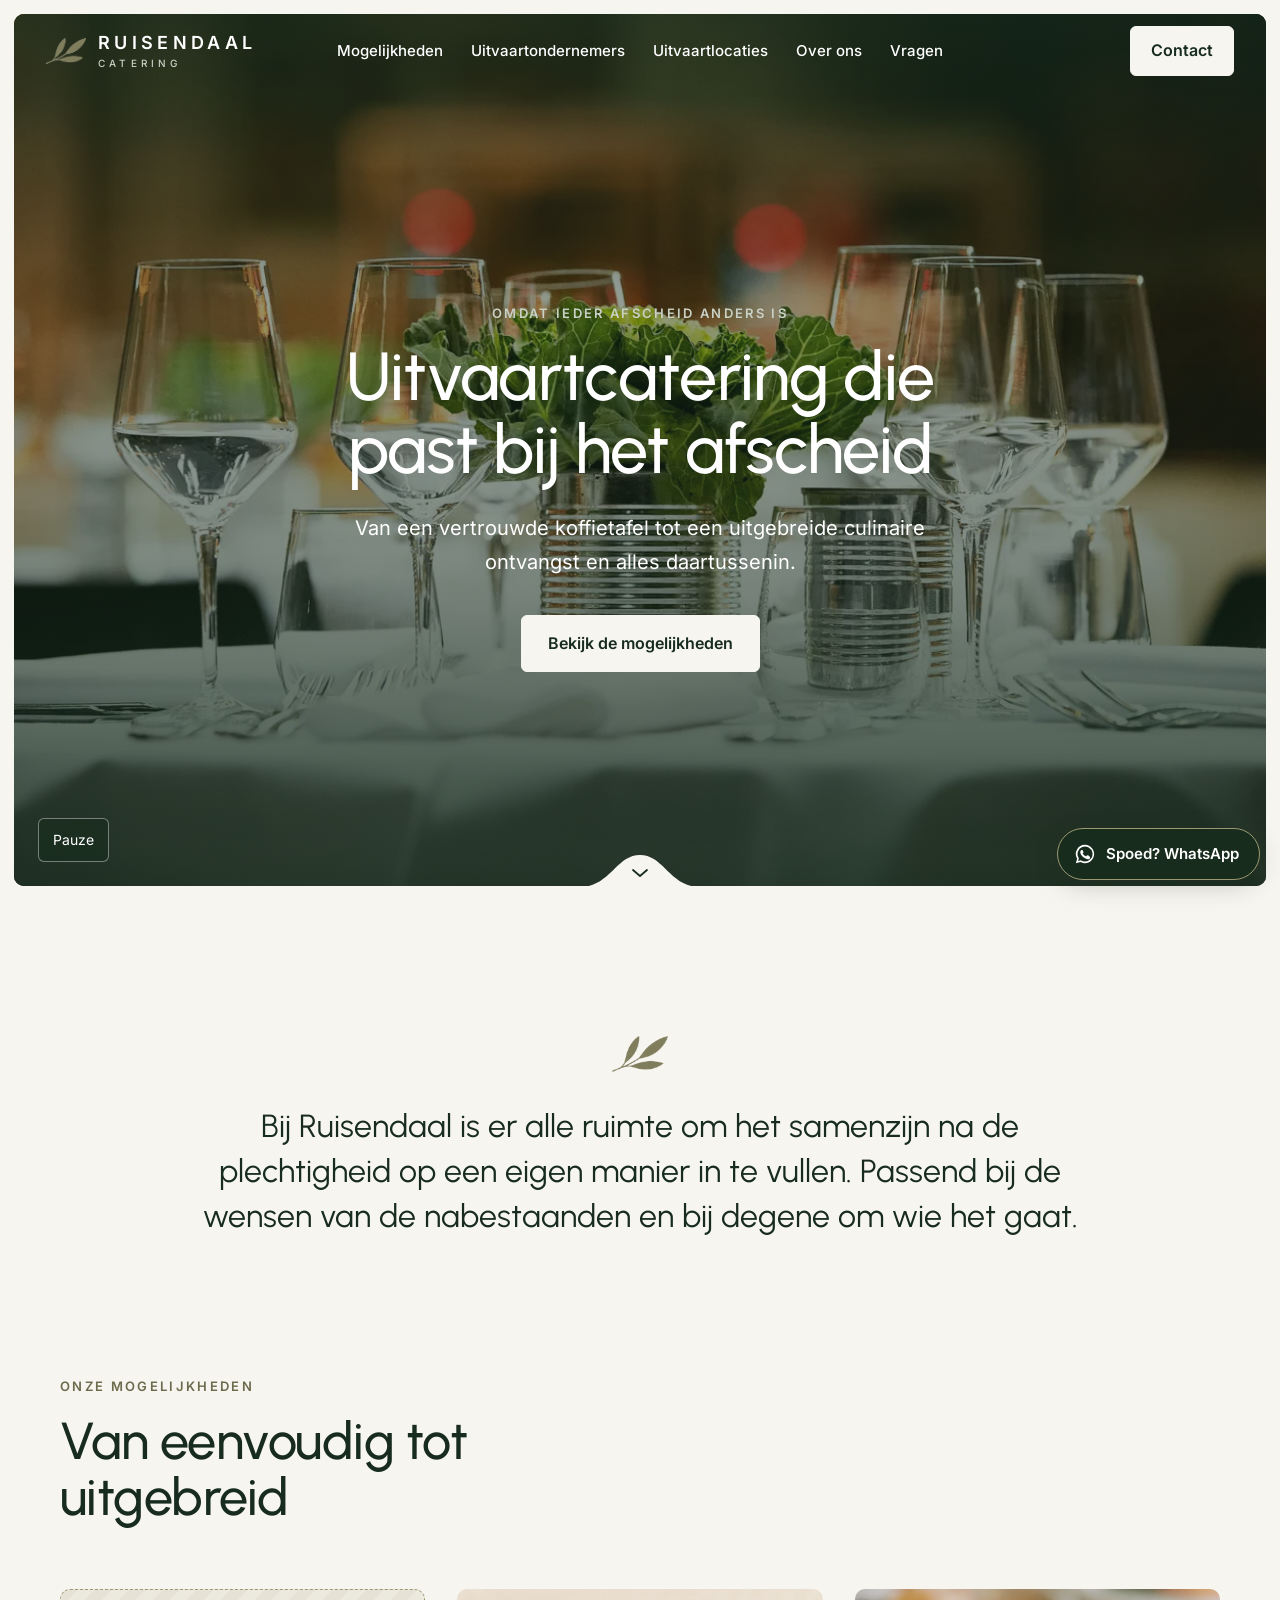
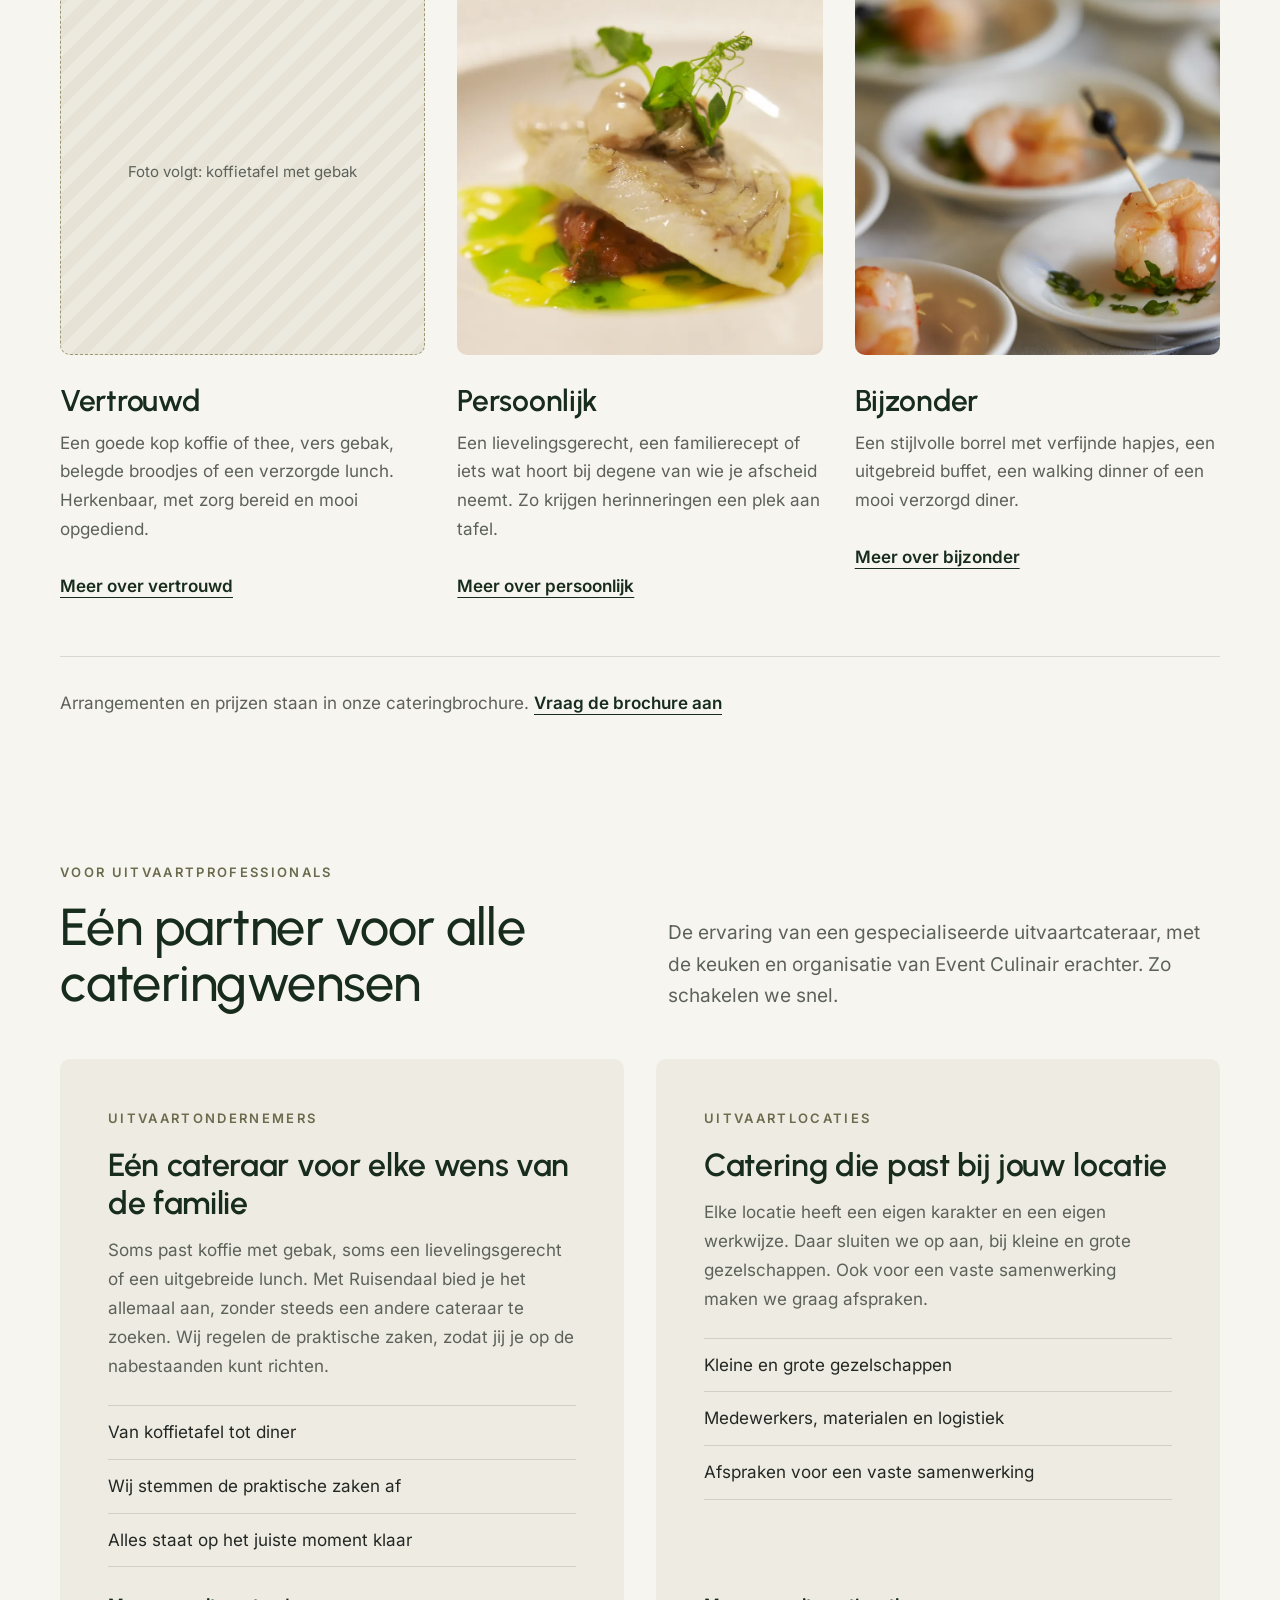
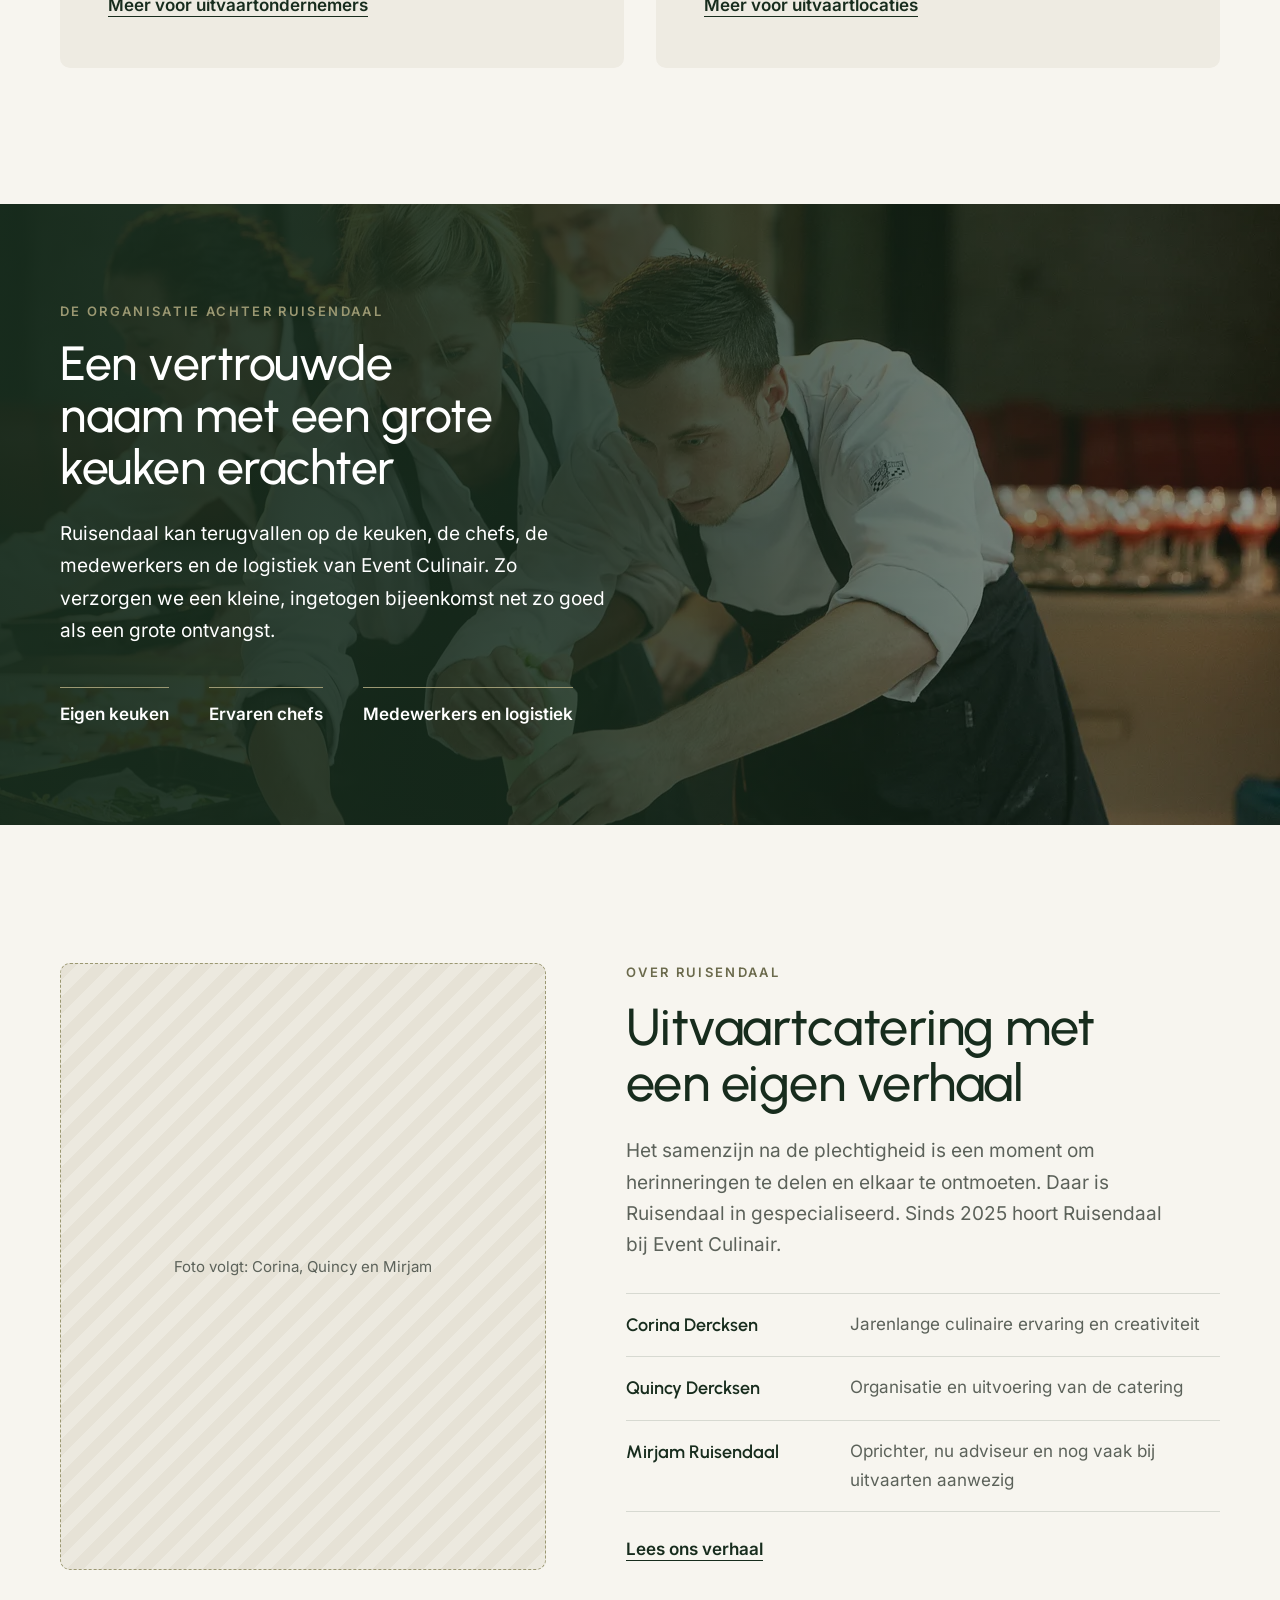
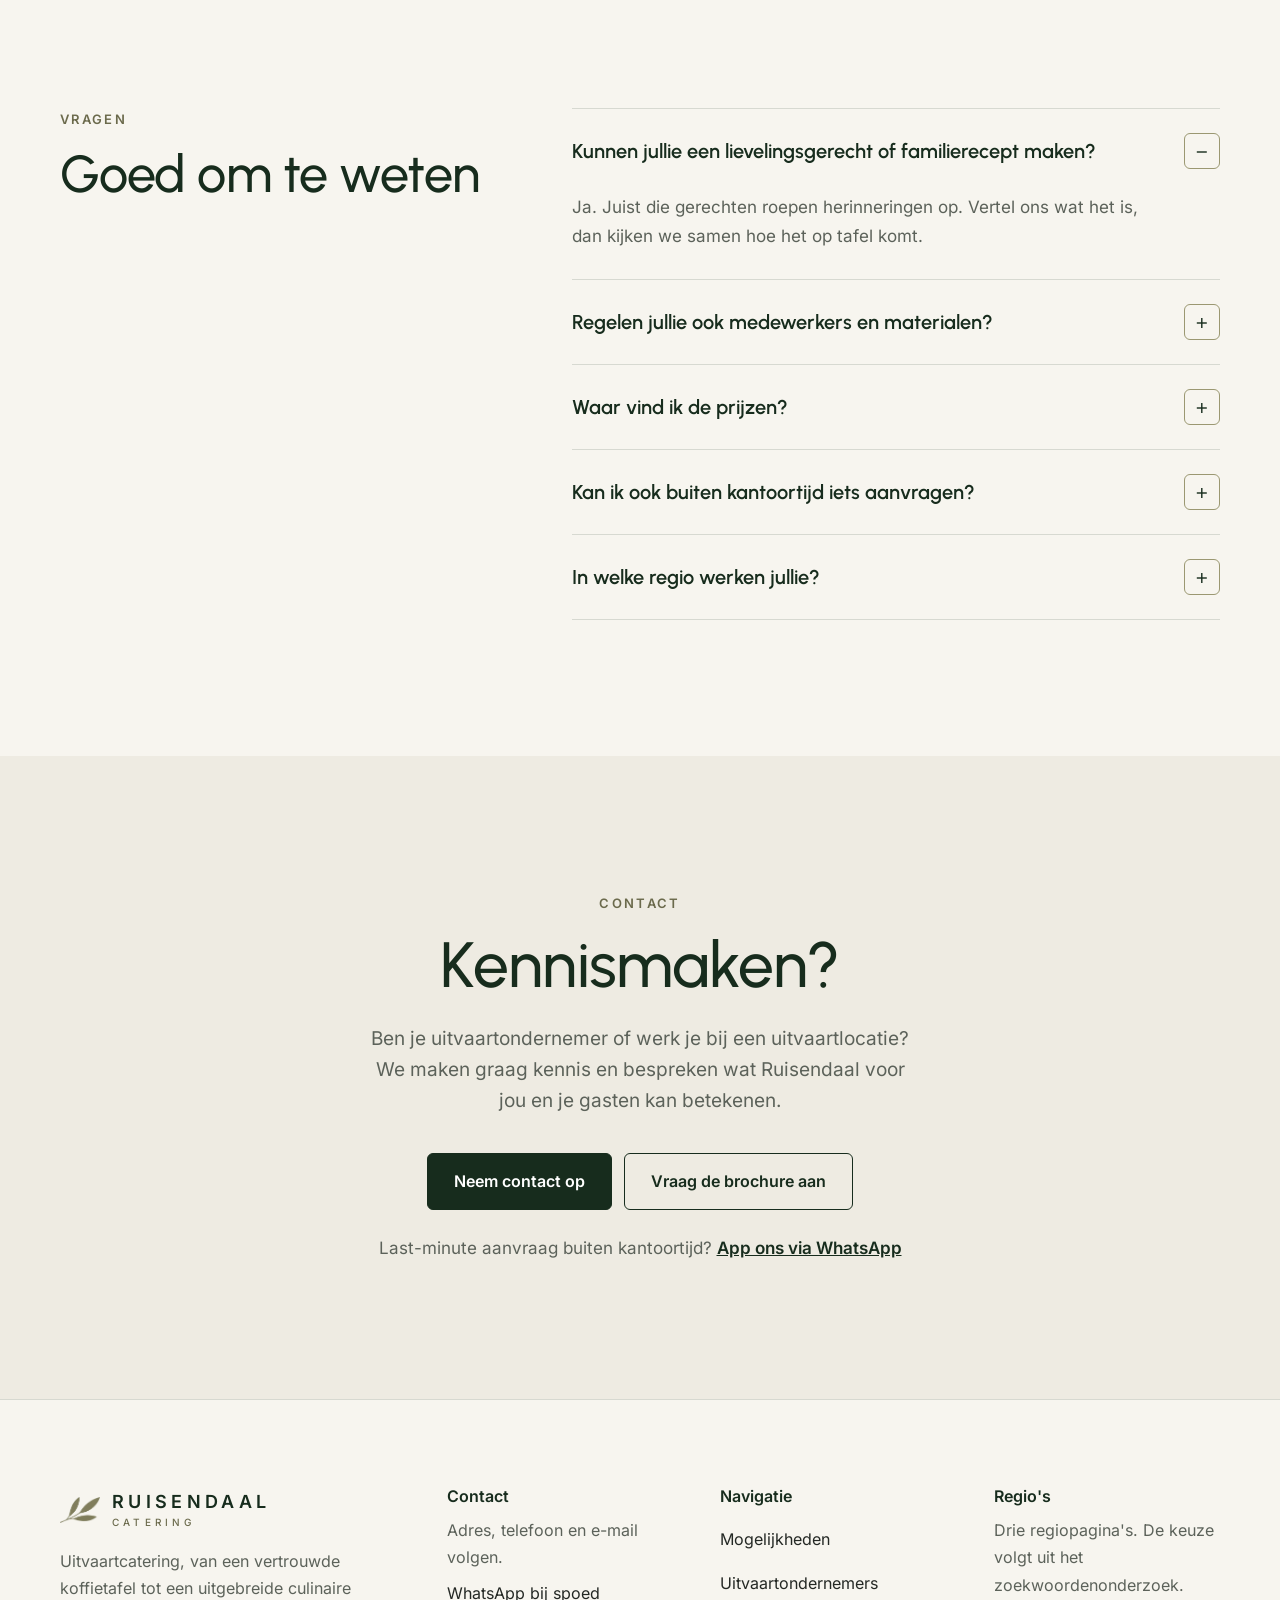
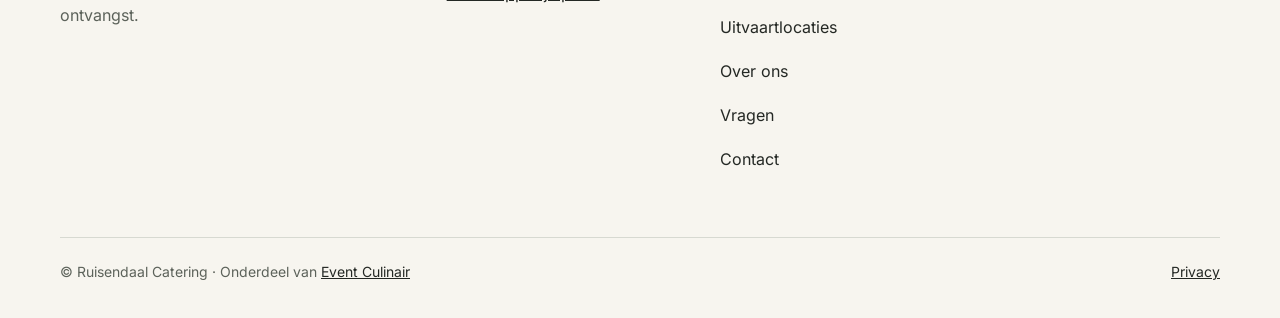
==== variant-1.html @ 3f194f25 "Mockup bijgewerkt 2026-11-12 12:29" ====
<!DOCTYPE html><html lang="nl" data-kopletter="urbanist" data-groen="accent"><head><meta charset="utf-8"><meta name="viewport" content="width=device-width, initial-scale=1"><title>Uitvaartcatering voor elk afscheid | Ruisendaal Catering</title><meta name="description" content="Ruisendaal verzorgt uitvaartcatering, van een vertrouwde koffietafel tot een uitgebreide culinaire ontvangst. Voor uitvaartondernemers en uitvaartlocaties."><link rel="canonical" href="https://defdigital.github.io/ruisendaal-catering-mockup/variant-1"><meta name="robots" content="noindex, nofollow"><link rel="stylesheet" href="_astro/Home.Dl-OVX7i.css"></head><body><a class="rd-skip" href="#inhoud">Naar de inhoud</a><header class="rd-nav" data-nav><div class="rd-nav_binnen"><a class="rd-logo" href="index.html" aria-label="Ruisendaal Catering, naar het overzicht van alle ontwerpen"><img class="rd-logo_takje" src="logo/takje-tijdelijk.png" alt="" width="342" height="221"><span class="rd-logo_woord"><span class="rd-logo_naam">RUISENDAAL</span><span class="rd-logo_sub">CATERING</span></span></a><nav class="rd-nav_menu" aria-label="Hoofdmenu"><ul class="rd-nav_links"><li><a class="rd-nav_link" href="#mogelijkheden">Mogelijkheden</a></li><li><a class="rd-nav_link" href="#uitvaartondernemers">Uitvaartondernemers</a></li><li><a class="rd-nav_link" href="#uitvaartlocaties">Uitvaartlocaties</a></li><li><a class="rd-nav_link" href="#over-ons">Over ons</a></li><li><a class="rd-nav_link" href="#vragen">Vragen</a></li></ul></nav><details class="rd-nav_mobiel"><summary class="rd-nav_knop">Menu</summary><ul class="rd-nav_mobiel-lijst"><li><a class="rd-nav_link" href="#mogelijkheden">Mogelijkheden</a></li><li><a class="rd-nav_link" href="#uitvaartondernemers">Uitvaartondernemers</a></li><li><a class="rd-nav_link" href="#uitvaartlocaties">Uitvaartlocaties</a></li><li><a class="rd-nav_link" href="#over-ons">Over ons</a></li><li><a class="rd-nav_link" href="#vragen">Vragen</a></li><li><a class="rd-nav_link" href="#contact">Contact</a></li></ul></details><a class="rd-knop rd-nav_contact" href="#contact">Contact</a></div></header><main id="inhoud"><section class="rd-hero" data-hero><div class="rd-hero_kader" data-slideshow aria-roledescription="slideshow" aria-label="Sfeerfoto's"><img class="rd-dia is-actief" src="foto/glazen-gedekte-tafel.webp" alt="Gedekte tafel met glazen en een plant in een zinken pot" width="1280" height="853" sizes="100vw" loading="eager" decoding="async"><img class="rd-dia" src="foto/tafel-kaarslicht.webp" alt="Gedekte tafels bij kaarslicht" width="1280" height="853" sizes="100vw" loading="lazy" decoding="async"><img class="rd-dia" src="foto/vis-fine-dining.webp" alt="Opgemaakt visgerecht op een wit bord" width="1280" height="853" sizes="100vw" loading="lazy" decoding="async"><div class="rd-hero_scherm"></div><div class="rd-hero_inhoud"><p class="rd-boventitel">Omdat ieder afscheid anders is</p><h1 class="rd-hero_titel">Uitvaartcatering die past bij het afscheid</h1><p class="rd-hero_intro">Van een vertrouwde koffietafel tot een uitgebreide culinaire ontvangst en alles daartussenin.</p><a class="rd-knop rd-knop--licht" href="#mogelijkheden">Bekijk de mogelijkheden</a></div><button class="rd-hero_pauze" type="button" data-slideshow-pauze hidden>Pauze</button><a class="rd-omlaag" href="#intro" aria-label="Naar beneden"><svg class="rd-omlaag_svg" viewBox="0 0 120 32" aria-hidden="true"><path class="rd-omlaag_vorm" d="M0 32 C30 32 36 0 60 0 C84 0 90 32 120 32 Z"></path><path class="rd-omlaag_pijl" d="M53 15 L60 21 L67 15"></path></svg></a></div></section><section class="rd-sectie rd-intro" id="intro" aria-label="Over het samenzijn"><div class="rd-container rd-intro_binnen"><img class="rd-intro_takje" src="logo/takje-tijdelijk.png" alt="" width="342" height="221" loading="lazy"><p class="rd-intro_tekst">Bij Ruisendaal is er alle ruimte om het samenzijn na de plechtigheid op een eigen manier in te vullen. Passend bij de wensen van de nabestaanden en bij degene om wie het gaat.</p></div></section><section class="rd-sectie" id="mogelijkheden" aria-labelledby="mogelijkheden-kop"><div class="rd-container"><div class="rd-kopblok"><p class="rd-boventitel">Onze mogelijkheden</p><h2 class="rd-sectietitel" id="mogelijkheden-kop">Van eenvoudig tot uitgebreid</h2></div><ul class="rd-mogelijkheden"><li class="rd-mogelijkheid"><div class="rd-mogelijkheid_foto mock-foto" role="img" aria-label="Foto volgt: koffietafel met gebak"><span>Foto volgt: koffietafel met gebak</span></div><h3 class="rd-mogelijkheid_titel">Vertrouwd</h3><p class="rd-mogelijkheid_tekst">Een goede kop koffie of thee, vers gebak, belegde broodjes of een verzorgde lunch. Herkenbaar, met zorg bereid en mooi opgediend.</p><a class="rd-tekstlink rd-mogelijkheid_knop" href="#mogelijkheden">Meer over vertrouwd</a></li><li class="rd-mogelijkheid"><img class="rd-mogelijkheid_foto" src="foto/vis-fine-dining.webp" alt="Opgemaakt visgerecht met groene saus op een wit bord" width="1280" height="853" sizes="(max-width: 767px) 100vw, (max-width: 991px) 50vw, 33vw" loading="lazy" decoding="async"><h3 class="rd-mogelijkheid_titel">Persoonlijk</h3><p class="rd-mogelijkheid_tekst">Een lievelingsgerecht, een familierecept of iets wat hoort bij degene van wie je afscheid neemt. Zo krijgen herinneringen een plek aan tafel.</p><a class="rd-tekstlink rd-mogelijkheid_knop" href="#mogelijkheden">Meer over persoonlijk</a></li><li class="rd-mogelijkheid"><img class="rd-mogelijkheid_foto" src="foto/garnalen-schaaltjes.webp" alt="Garnalen op prikkers in witte schaaltjes" width="1280" height="853" sizes="(max-width: 767px) 100vw, (max-width: 991px) 50vw, 33vw" loading="lazy" decoding="async"><h3 class="rd-mogelijkheid_titel">Bijzonder</h3><p class="rd-mogelijkheid_tekst">Een stijlvolle borrel met verfijnde hapjes, een uitgebreid buffet, een walking dinner of een mooi verzorgd diner.</p><a class="rd-tekstlink rd-mogelijkheid_knop" href="#mogelijkheden">Meer over bijzonder</a></li></ul><p class="rd-mogelijkheden_noot">Arrangementen en prijzen staan in onze cateringbrochure. <a class="rd-tekstlink" href="#contact">Vraag de brochure aan</a></p></div></section><section class="rd-sectie rd-professionals" id="professionals" aria-labelledby="professionals-kop"><div class="rd-container"><div class="rd-professionals_kop"><div><p class="rd-boventitel">Voor uitvaartprofessionals</p><h2 class="rd-sectietitel" id="professionals-kop">Eén partner voor alle cateringwensen</h2></div><p class="rd-lead">De ervaring van een gespecialiseerde uitvaartcateraar, met de keuken en organisatie van Event Culinair erachter. Zo schakelen we snel.</p></div><div class="rd-professionals_kaarten"><article class="rd-doelgroep" id="uitvaartondernemers"><p class="rd-boventitel">Uitvaartondernemers</p><h3 class="rd-doelgroep_kop">Eén cateraar voor elke wens van de familie</h3><p class="rd-doelgroep_tekst">Soms past koffie met gebak, soms een lievelingsgerecht of een uitgebreide lunch. Met Ruisendaal bied je het allemaal aan, zonder steeds een andere cateraar te zoeken. Wij regelen de praktische zaken, zodat jij je op de nabestaanden kunt richten.</p><ul class="rd-doelgroep_lijst"><li>Van koffietafel tot diner</li><li>Wij stemmen de praktische zaken af</li><li>Alles staat op het juiste moment klaar</li></ul><a class="rd-tekstlink" href="#contact">Meer voor uitvaartondernemers</a></article><article class="rd-doelgroep" id="uitvaartlocaties"><p class="rd-boventitel">Uitvaartlocaties</p><h3 class="rd-doelgroep_kop">Catering die past bij jouw locatie</h3><p class="rd-doelgroep_tekst">Elke locatie heeft een eigen karakter en een eigen werkwijze. Daar sluiten we op aan, bij kleine en grote gezelschappen. Ook voor een vaste samenwerking maken we graag afspraken.</p><ul class="rd-doelgroep_lijst"><li>Kleine en grote gezelschappen</li><li>Medewerkers, materialen en logistiek</li><li>Afspraken voor een vaste samenwerking</li></ul><a class="rd-tekstlink" href="#contact">Meer voor uitvaartlocaties</a></article></div></div></section><section class="rd-band" aria-labelledby="organisatie-kop"><img class="rd-band_foto" src="foto/koks-opmaken-2.webp" alt width="1280" height="853" sizes="100vw" loading="lazy" decoding="async"><div class="rd-band_scherm"></div><div class="rd-container rd-band_inhoud"><p class="rd-boventitel">De organisatie achter Ruisendaal</p><h2 class="rd-band_titel" id="organisatie-kop">Een vertrouwde naam met een grote keuken erachter</h2><p class="rd-band_tekst">Ruisendaal kan terugvallen op de keuken, de chefs, de medewerkers en de logistiek van Event Culinair. Zo verzorgen we een kleine, ingetogen bijeenkomst net zo goed als een grote ontvangst.</p><ul class="rd-band_feiten"><li>Eigen keuken</li><li>Ervaren chefs</li><li>Medewerkers en logistiek</li></ul></div></section><section class="rd-sectie rd-over" id="over-ons" aria-labelledby="over-kop"><div class="rd-container rd-over_raster"><div class="rd-over_foto mock-foto" role="img" aria-label="Foto volgt: Corina, Quincy en Mirjam"><span>Foto volgt: Corina, Quincy en Mirjam</span></div><div class="rd-over_tekst"><p class="rd-boventitel">Over Ruisendaal</p><h2 class="rd-sectietitel" id="over-kop">Uitvaartcatering met een eigen verhaal</h2><p class="rd-lead">Het samenzijn na de plechtigheid is een moment om herinneringen te delen en elkaar te ontmoeten. Daar is Ruisendaal in gespecialiseerd. Sinds 2025 hoort Ruisendaal bij Event Culinair.</p><ul class="rd-mensen"><li class="rd-mens"><span class="rd-mens_naam">Corina Dercksen</span><span class="rd-mens_rol">Jarenlange culinaire ervaring en creativiteit</span></li><li class="rd-mens"><span class="rd-mens_naam">Quincy Dercksen</span><span class="rd-mens_rol">Organisatie en uitvoering van de catering</span></li><li class="rd-mens"><span class="rd-mens_naam">Mirjam Ruisendaal</span><span class="rd-mens_rol">Oprichter, nu adviseur en nog vaak bij uitvaarten aanwezig</span></li></ul><a class="rd-tekstlink" href="#over-ons">Lees ons verhaal</a></div></div></section><section class="rd-sectie" id="vragen" aria-labelledby="vragen-kop"><div class="rd-container rd-vragen_raster"><div><p class="rd-boventitel">Vragen</p><h2 class="rd-sectietitel" id="vragen-kop">Goed om te weten</h2></div><div class="rd-vragen"><details class="rd-vraag" open><summary class="rd-vraag_vraag">Kunnen jullie een lievelingsgerecht of familierecept maken?</summary><p class="rd-vraag_antwoord">Ja. Juist die gerechten roepen herinneringen op. Vertel ons wat het is, dan kijken we samen hoe het op tafel komt.</p></details><details class="rd-vraag"><summary class="rd-vraag_vraag">Regelen jullie ook medewerkers en materialen?</summary><p class="rd-vraag_antwoord">Ja. Naast eten en drinken verzorgen we ook de medewerkers, de materialen en de logistiek.</p></details><details class="rd-vraag"><summary class="rd-vraag_vraag">Waar vind ik de prijzen?</summary><p class="rd-vraag_antwoord">Arrangementen en prijzen staan in onze cateringbrochure. Vraag hem aan, dan sturen we hem je toe.</p></details><details class="rd-vraag"><summary class="rd-vraag_vraag">Kan ik ook buiten kantoortijd iets aanvragen?</summary><p class="rd-vraag_antwoord">Ja. Voor een last-minute aanvraag buiten kantoortijd kun je ons appen via WhatsApp.</p></details><details class="rd-vraag"><summary class="rd-vraag_vraag">In welke regio werken jullie?</summary><p class="rd-vraag_antwoord">Van het Gooi tot Bloemendaal. Ook in de Bollenstreek.</p></details></div></div></section><section class="rd-afsluiter" id="contact" aria-labelledby="contact-kop"><div class="rd-container rd-afsluiter_binnen"><p class="rd-boventitel">Contact</p><h2 class="rd-afsluiter_titel" id="contact-kop">Kennismaken?</h2><p class="rd-lead">Ben je uitvaartondernemer of werk je bij een uitvaartlocatie? We maken graag kennis en bespreken wat Ruisendaal voor jou en je gasten kan betekenen.</p><div class="rd-knoppen"><a class="rd-knop" href="#contact">Neem contact op</a><a class="rd-knop rd-knop--lijn" href="#contact">Vraag de brochure aan</a></div><p class="rd-afsluiter_spoed">Last-minute aanvraag buiten kantoortijd? <a href="#contact">App ons via WhatsApp</a></p></div></section></main><footer class="rd-footer"><div class="rd-container rd-footer_raster"><div><a class="rd-logo" href="#inhoud" aria-label="Ruisendaal Catering, naar boven"><img class="rd-logo_takje" src="logo/takje-tijdelijk.png" alt="" width="342" height="221"><span class="rd-logo_woord"><span class="rd-logo_naam">RUISENDAAL</span><span class="rd-logo_sub">CATERING</span></span></a><p class="rd-footer_tekst">Uitvaartcatering, van een vertrouwde koffietafel tot een uitgebreide culinaire ontvangst.</p></div><div><h2 class="rd-footer_kop">Contact</h2><p class="rd-footer_tekst">Adres, telefoon en e-mail volgen.</p><a href="#contact">WhatsApp bij spoed</a></div><div><h2 class="rd-footer_kop">Navigatie</h2><ul class="rd-footer_lijst"><li><a href="#mogelijkheden">Mogelijkheden</a></li><li><a href="#uitvaartondernemers">Uitvaartondernemers</a></li><li><a href="#uitvaartlocaties">Uitvaartlocaties</a></li><li><a href="#over-ons">Over ons</a></li><li><a href="#vragen">Vragen</a></li><li><a href="#contact">Contact</a></li></ul></div><div><h2 class="rd-footer_kop">Regio's</h2><p class="rd-footer_tekst">Drie regiopagina's. De keuze volgt uit het zoekwoordenonderzoek.</p></div></div><div class="rd-container"><div class="rd-footer_onder"><p>© Ruisendaal Catering · Onderdeel van <a href="https://www.eventculinair.nl">Event Culinair</a></p><p><a href="#inhoud">Privacy</a></p></div></div></footer><!-- Vast rechtsonder. Nummer van Erik volgt, tot dan naar het contactblok. --><a class="rd-spoed" href="#contact" aria-label="Spoedaanvraag via WhatsApp"><svg class="rd-spoed_icoon" viewBox="0 0 24 24" aria-hidden="true"><path d="M12 2a10 10 0 0 0-8.6 15.1L2 22l5-1.3A10 10 0 1 0 12 2Zm0 18.2a8.2 8.2 0 0 1-4.2-1.2l-.3-.2-3 .8.8-2.9-.2-.3A8.2 8.2 0 1 1 12 20.2Zm4.5-6.1c-.2-.1-1.5-.7-1.7-.8-.2-.1-.4-.1-.6.1l-.8 1c-.1.2-.3.2-.5.1a6.7 6.7 0 0 1-3.3-2.9c-.2-.4.2-.4.7-1.3.1-.2 0-.3 0-.4l-.8-1.8c-.2-.5-.4-.4-.6-.4h-.5a1 1 0 0 0-.7.3 3 3 0 0 0-.9 2.2 5.2 5.2 0 0 0 1.1 2.8 11.9 11.9 0 0 0 4.6 4c1.7.7 2.4.8 3.2.7.5-.1 1.5-.6 1.7-1.2.2-.6.2-1.1.2-1.2l-.5-.3Z"></path></svg><span>Spoed<span class="rd-spoed_tekst-lang">? WhatsApp</span></span></a><script type="module">var e=!window.matchMedia(`(prefers-reduced-motion: reduce)`).matches,t=document.querySelector(`[data-nav]`),n=document.querySelector(`[data-hero]`);if(t&&n){let e=()=>t.classList.toggle(`rd-nav--transparant`,window.scrollY<n.offsetHeight-t.offsetHeight);e(),window.addEventListener(`scroll`,e,{passive:!0}),window.addEventListener(`resize`,e)}var r=document.querySelector(`[data-slideshow]`);if(r){let t=[...r.querySelectorAll(`.rd-dia`)],n=r.querySelector(`[data-slideshow-pauze]`),i=0,a=e,o=()=>{n&&(n.textContent=a?`Pauze`:`Afspelen`,n.setAttribute(`aria-pressed`,String(!a)))};n&&t.length>1&&(n.hidden=!1,o(),n.addEventListener(`click`,()=>{a=!a,o()})),setInterval(()=>{!a||t.length<2||(t[i].classList.remove(`is-actief`),i=(i+1)%t.length,t[i].classList.add(`is-actief`))},6e3)}</script></body></html>
---- _astro/Home.Dl-OVX7i.css ----
@font-face{font-family:Inter Variable;font-style:normal;font-display:swap;font-weight:100 900;src:url(../_astro/inter-cyrillic-ext-wght-normal.BOeWTOD4.woff2)format("woff2-variations");unicode-range:U+460-52F,U+1C80-1C8A,U+20B4,U+2DE0-2DFF,U+A640-A69F,U+FE2E-FE2F}@font-face{font-family:Inter Variable;font-style:normal;font-display:swap;font-weight:100 900;src:url(../_astro/inter-cyrillic-wght-normal.DqGufNeO.woff2)format("woff2-variations");unicode-range:U+301,U+400-45F,U+490-491,U+4B0-4B1,U+2116}@font-face{font-family:Inter Variable;font-style:normal;font-display:swap;font-weight:100 900;src:url(../_astro/inter-greek-ext-wght-normal.DlzME5K_.woff2)format("woff2-variations");unicode-range:U+1F??}@font-face{font-family:Inter Variable;font-style:normal;font-display:swap;font-weight:100 900;src:url(../_astro/inter-greek-wght-normal.CkhJZR-_.woff2)format("woff2-variations");unicode-range:U+370-377,U+37A-37F,U+384-38A,U+38C,U+38E-3A1,U+3A3-3FF}@font-face{font-family:Inter Variable;font-style:normal;font-display:swap;font-weight:100 900;src:url(../_astro/inter-vietnamese-wght-normal.CBcvBZtf.woff2)format("woff2-variations");unicode-range:U+102-103,U+110-111,U+128-129,U+168-169,U+1A0-1A1,U+1AF-1B0,U+300-301,U+303-304,U+308-309,U+323,U+329,U+1EA0-1EF9,U+20AB}@font-face{font-family:Inter Variable;font-style:normal;font-display:swap;font-weight:100 900;src:url(../_astro/inter-latin-ext-wght-normal.DO1Apj_S.woff2)format("woff2-variations");unicode-range:U+100-2BA,U+2BD-2C5,U+2C7-2CC,U+2CE-2D7,U+2DD-2FF,U+304,U+308,U+329,U+1D00-1DBF,U+1E00-1E9F,U+1EF2-1EFF,U+2020,U+20A0-20AB,U+20AD-20C0,U+2113,U+2C60-2C7F,U+A720-A7FF}@font-face{font-family:Inter Variable;font-style:normal;font-display:swap;font-weight:100 900;src:url(../_astro/inter-latin-wght-normal.Dx4kXJAl.woff2)format("woff2-variations");unicode-range:U+??,U+131,U+152-153,U+2BB-2BC,U+2C6,U+2DA,U+2DC,U+304,U+308,U+329,U+2000-206F,U+20AC,U+2122,U+2191,U+2193,U+2212,U+2215,U+FEFF,U+FFFD}@font-face{font-family:Urbanist Variable;font-style:normal;font-display:swap;font-weight:100 900;src:url(../_astro/urbanist-latin-ext-wght-normal.Bdxck5Au.woff2)format("woff2-variations");unicode-range:U+100-2BA,U+2BD-2C5,U+2C7-2CC,U+2CE-2D7,U+2DD-2FF,U+304,U+308,U+329,U+1D00-1DBF,U+1E00-1E9F,U+1EF2-1EFF,U+2020,U+20A0-20AB,U+20AD-20C0,U+2113,U+2C60-2C7F,U+A720-A7FF}@font-face{font-family:Urbanist Variable;font-style:normal;font-display:swap;font-weight:100 900;src:url(../_astro/urbanist-latin-wght-normal.D69JTELx.woff2)format("woff2-variations");unicode-range:U+??,U+131,U+152-153,U+2BB-2BC,U+2C6,U+2DA,U+2DC,U+304,U+308,U+329,U+2000-206F,U+20AC,U+2122,U+2191,U+2193,U+2212,U+2215,U+FEFF,U+FFFD}@font-face{font-family:Figtree Variable;font-style:normal;font-display:swap;font-weight:300 900;src:url(../_astro/figtree-latin-ext-wght-normal.DCwSJGxG.woff2)format("woff2-variations");unicode-range:U+100-2BA,U+2BD-2C5,U+2C7-2CC,U+2CE-2D7,U+2DD-2FF,U+304,U+308,U+329,U+1D00-1DBF,U+1E00-1E9F,U+1EF2-1EFF,U+2020,U+20A0-20AB,U+20AD-20C0,U+2113,U+2C60-2C7F,U+A720-A7FF}@font-face{font-family:Figtree Variable;font-style:normal;font-display:swap;font-weight:300 900;src:url(../_astro/figtree-latin-wght-normal.D_ZTVpCC.woff2)format("woff2-variations");unicode-range:U+??,U+131,U+152-153,U+2BB-2BC,U+2C6,U+2DA,U+2DC,U+304,U+308,U+329,U+2000-206F,U+20AC,U+2122,U+2191,U+2193,U+2212,U+2215,U+FEFF,U+FFFD}@font-face{font-family:Red Hat Display Variable;font-style:normal;font-display:swap;font-weight:300 900;src:url(../_astro/red-hat-display-latin-ext-wght-normal.Do32GAgg.woff2)format("woff2-variations");unicode-range:U+100-2BA,U+2BD-2C5,U+2C7-2CC,U+2CE-2D7,U+2DD-2FF,U+304,U+308,U+329,U+1D00-1DBF,U+1E00-1E9F,U+1EF2-1EFF,U+2020,U+20A0-20AB,U+20AD-20C0,U+2113,U+2C60-2C7F,U+A720-A7FF}@font-face{font-family:Red Hat Display Variable;font-style:normal;font-display:swap;font-weight:300 900;src:url(../_astro/red-hat-display-latin-wght-normal.BX-N26TK.woff2)format("woff2-variations");unicode-range:U+??,U+131,U+152-153,U+2BB-2BC,U+2C6,U+2DA,U+2DC,U+304,U+308,U+329,U+2000-206F,U+20AC,U+2122,U+2191,U+2193,U+2212,U+2215,U+FEFF,U+FFFD}*,:before,:after{box-sizing:border-box}html{-webkit-text-size-adjust:100%}body{background:var(--rd-wit);color:var(--rd-inkt);font-family:var(--rd-letter);margin:0;font-size:1.0625rem;line-height:1.7}h1,h2,h3{color:var(--rd-kop);font-family:var(--rd-kopletter);font-weight:var(--rd-kop-gewicht);letter-spacing:var(--rd-kop-spatie);margin:0;line-height:1.08}h3{font-weight:var(--rd-kop-gewicht-klein);line-height:1.2}p,ul,ol{margin:0}a{color:var(--rd-groen)}img{max-width:100%;height:auto;display:block}:focus-visible{outline:3px solid var(--rd-groen);outline-offset:3px}@media (prefers-reduced-motion:reduce){*,:before,:after{scroll-behavior:auto!important;transition-duration:0s!important}}:root{--rd-wit:#f7f5ef;--rd-vlak:#eeebe2;--rd-kaart:#fff;--rd-inkt:#242824;--rd-kop:#172c1d;--rd-zacht:#5c625a;--rd-groen:#172c1d;--rd-groen-hover:#2b4633;--rd-olijf:#9b9872;--rd-olijf-donker:#6b6a4c;--rd-lijn:#172c1d24;--rd-op-groen-zacht:#c9d1c6;--rd-waas:#172c1d;--rd-letter:"Inter Variable", Arial, sans-serif;--rd-radius-knop:6px;--rd-radius-foto:10px;--rd-container:1240px;--rd-rand:40px;--rd-sectie:136px;--rd-kader:14px}@media (width<=991px){:root{--rd-rand:24px;--rd-sectie:104px;--rd-kader:10px}}@media (width<=767px){:root{--rd-rand:16px;--rd-sectie:80px;--rd-kader:8px}}[data-kopletter=urbanist]{--rd-kopletter:"Urbanist Variable", Arial, sans-serif;--rd-kop-gewicht:500;--rd-kop-gewicht-klein:600;--rd-kop-spatie:-.01em}[data-kopletter=figtree]{--rd-kopletter:"Figtree Variable", Arial, sans-serif;--rd-kop-gewicht:500;--rd-kop-gewicht-klein:600;--rd-kop-spatie:-.02em}[data-kopletter=redhat]{--rd-kopletter:"Red Hat Display Variable", Arial, sans-serif;--rd-kop-gewicht:500;--rd-kop-gewicht-klein:600;--rd-kop-spatie:-.015em}.rd-container{max-width:var(--rd-container);padding:0 var(--rd-rand);margin:0 auto}.rd-skip{z-index:30;background:var(--rd-groen);color:#fff;padding:12px 16px;position:absolute;top:-100px;left:16px}.rd-skip:focus{top:16px}.rd-boventitel{letter-spacing:.18em;text-transform:uppercase;color:var(--rd-olijf-donker);margin-bottom:16px;font-size:.8125rem;font-weight:600}.rd-sectietitel{max-width:18ch;font-size:3.25rem}.rd-lead{color:var(--rd-zacht);max-width:46ch;font-size:1.1875rem;line-height:1.65}.rd-tekstlink{min-height:44px;color:var(--rd-groen);text-underline-offset:5px;align-items:center;font-weight:600;display:inline-flex}.rd-knoppen{flex-wrap:wrap;justify-content:center;gap:12px;display:flex}.rd-knop{background:var(--rd-groen);color:#fff;border:1px solid var(--rd-groen);border-radius:var(--rd-radius-knop);white-space:nowrap;justify-content:center;align-items:center;min-height:52px;padding:14px 26px;font-size:1rem;font-weight:600;text-decoration:none;transition:background-color .2s,color .2s,border-color .2s;display:inline-flex}.rd-knop:hover{background:var(--rd-groen-hover);border-color:var(--rd-groen-hover)}.rd-knop--lijn{color:var(--rd-groen);border-color:var(--rd-groen);background:0 0}.rd-knop--lijn:hover{background:var(--rd-groen);color:#fff;border-color:var(--rd-groen)}.rd-knop--licht{background:var(--rd-wit);color:var(--rd-groen);border-color:var(--rd-wit)}.rd-knop--licht:hover{color:#fff;background:0 0;border-color:#fff}.rd-nav{z-index:20;background:var(--rd-wit);border-bottom:1px solid var(--rd-lijn);transition:background-color .25s,border-color .25s;position:sticky;top:0}.rd-nav_binnen{height:88px;padding:0 calc(var(--rd-kader) + 32px);grid-template-columns:1fr auto 1fr;align-items:center;gap:24px;transition:transform .25s;display:grid}.rd-logo{min-height:44px;color:var(--rd-groen);justify-self:start;align-items:center;gap:12px;text-decoration:none;display:inline-flex}.rd-logo_takje{width:40px;height:auto}.rd-logo_woord{flex-direction:column;line-height:1;display:flex}.rd-logo_naam{letter-spacing:.24em;font-size:1.125rem;font-weight:600}.rd-logo_sub{letter-spacing:.42em;color:var(--rd-olijf-donker);margin-top:6px;font-size:.625rem;font-weight:500}.rd-nav_links{gap:4px;margin:0;padding:0;list-style:none;display:flex}.rd-nav_link,.rd-nav_knop{min-height:44px;color:var(--rd-inkt);white-space:nowrap;align-items:center;padding:0 12px;font-size:.9375rem;font-weight:500;text-decoration:none;display:flex}.rd-nav_link:hover{color:var(--rd-groen-hover);text-underline-offset:6px;text-decoration:underline}.rd-nav_contact{justify-self:end;min-height:44px;padding:10px 20px}.rd-nav--transparant{background:0 0;border-bottom-color:#0000}.rd-nav--transparant .rd-nav_binnen{transform:translateY(calc(var(--rd-kader) / 2))}.rd-nav--transparant .rd-logo,.rd-nav--transparant .rd-nav_menu .rd-nav_link,.rd-nav--transparant .rd-nav_knop{color:#fff}.rd-nav--transparant .rd-logo_sub{color:var(--rd-op-groen-zacht)}.rd-nav--transparant .rd-nav_contact{background:var(--rd-wit);color:var(--rd-groen);border-color:var(--rd-wit)}.rd-nav_mobiel{display:none;position:relative}.rd-nav_knop{cursor:pointer;list-style:none}.rd-nav_knop::-webkit-details-marker{display:none}.rd-nav_mobiel-lijst{background:var(--rd-wit);border:1px solid var(--rd-lijn);border-radius:var(--rd-radius-knop);min-width:240px;padding:8px;list-style:none;position:absolute;top:100%;right:0}.rd-nav--transparant .rd-nav_mobiel-lijst .rd-nav_link{color:var(--rd-inkt)}.rd-hero{padding:var(--rd-kader);margin-top:-89px}.rd-hero_kader{height:calc(100vh - 2 * var(--rd-kader));border-radius:var(--rd-radius-foto);background:var(--rd-waas);justify-content:center;align-items:center;min-height:620px;display:flex;position:relative;overflow:hidden}.rd-dia{object-fit:cover;opacity:0;width:100%;height:100%;transition:opacity 1.6s;position:absolute;inset:0}.rd-dia.is-actief{opacity:1}.rd-hero_scherm{background:linear-gradient(#172c1dcc 0%,#172c1d73 34%,#172c1d8c 62%,#172c1dd9 100%);position:absolute;inset:0}.rd-hero_inhoud{max-width:1000px;padding:calc(88px - var(--rd-kader)) 24px 0;text-align:center;color:#fff;flex-direction:column;align-items:center;display:flex;position:relative}.rd-hero .rd-boventitel{color:var(--rd-op-groen-zacht)}.rd-hero_titel{color:#fff;max-width:16ch;font-size:4.25rem}.rd-hero_intro{max-width:44ch;margin:24px 0 36px;font-size:1.25rem}.rd-hero_pauze{color:#fff;border-radius:var(--rd-radius-knop);min-width:44px;min-height:44px;font:inherit;cursor:pointer;background:#172c1d99;border:1px solid #fff6;padding:0 14px;font-size:.875rem;position:absolute;bottom:24px;left:24px}.rd-hero_pauze[hidden]{display:none}.rd-sectie{padding:var(--rd-sectie) 0 0}.rd-intro_binnen{text-align:center;max-width:960px}.rd-intro_takje{width:56px;height:auto;margin:0 auto 32px}.rd-intro_tekst{font-family:var(--rd-kopletter);color:var(--rd-kop);font-size:2rem;font-weight:400;line-height:1.4}.rd-kopblok{max-width:760px}.rd-kopblok .rd-lead{margin-top:20px}.rd-mogelijkheden{grid-template-columns:repeat(3,1fr);gap:32px;margin:64px 0 0;padding:0;list-style:none;display:grid}.rd-mogelijkheid{flex-direction:column;display:flex}.rd-mogelijkheid_foto{aspect-ratio:1;object-fit:cover;border-radius:var(--rd-radius-foto);width:100%}.rd-mogelijkheid_titel{margin-top:28px;font-size:1.875rem}.rd-mogelijkheid_tekst{color:var(--rd-zacht);margin-top:10px}.rd-mogelijkheid_knop{align-self:flex-start;margin-top:20px}.rd-mogelijkheden_noot{border-top:1px solid var(--rd-lijn);color:var(--rd-zacht);margin-top:48px;padding-top:24px}.rd-professionals_kop{justify-content:space-between;align-items:flex-end;gap:32px;margin-bottom:48px;display:flex}.rd-professionals_kaarten{grid-template-columns:1fr 1fr;gap:32px;display:grid}.rd-doelgroep{background:var(--rd-vlak);border-radius:var(--rd-radius-foto);flex-direction:column;padding:48px;display:flex}.rd-doelgroep_kop{font-size:2rem}.rd-doelgroep_tekst{color:var(--rd-zacht);max-width:48ch;margin-top:14px}.rd-doelgroep_lijst{border-top:1px solid var(--rd-lijn);margin:24px 0 8px;padding:0;list-style:none}.rd-doelgroep_lijst li{border-bottom:1px solid var(--rd-lijn);padding:12px 0}.rd-doelgroep .rd-tekstlink{margin-top:auto;padding-top:16px}.rd-band{margin-top:var(--rd-sectie);color:#fff;align-items:center;min-height:560px;display:flex;position:relative}.rd-band_foto{object-fit:cover;width:100%;height:100%;position:absolute;inset:0}.rd-band_scherm{background:linear-gradient(90deg,#172c1df2 0%,#172c1dd9 45%,#172c1d66 100%);position:absolute;inset:0}.rd-band_inhoud{width:100%;padding-top:96px;padding-bottom:96px;position:relative}.rd-band .rd-boventitel{color:var(--rd-olijf)}.rd-band_titel{color:#fff;max-width:16ch;font-size:3rem}.rd-band_tekst{color:#fff;max-width:46ch;margin-top:24px;font-size:1.1875rem}.rd-band_feiten{flex-wrap:wrap;gap:12px 40px;max-width:640px;margin:40px 0 0;padding:0;list-style:none;display:flex}.rd-band_feiten li{border-top:1px solid var(--rd-olijf);padding-top:12px;font-weight:600}.rd-over_raster{grid-template-columns:.9fr 1.1fr;align-items:center;gap:80px;display:grid}.rd-over_foto{aspect-ratio:4/5;object-fit:cover;border-radius:var(--rd-radius-foto);width:100%}.rd-over_tekst .rd-lead{margin:24px 0 0}.rd-mensen{border-top:1px solid var(--rd-lijn);margin:32px 0 16px;padding:0;list-style:none}.rd-mens{border-bottom:1px solid var(--rd-lijn);grid-template-columns:200px 1fr;gap:24px;padding:16px 0;display:grid}.rd-mens_naam{font-family:var(--rd-kopletter);font-weight:var(--rd-kop-gewicht-klein);color:var(--rd-kop);font-size:1.125rem}.rd-mens_rol{color:var(--rd-zacht)}.rd-vragen_raster{grid-template-columns:.8fr 1.2fr;gap:80px;display:grid}.rd-vragen{border-top:1px solid var(--rd-lijn)}.rd-vraag{border-bottom:1px solid var(--rd-lijn)}.rd-vraag_vraag{min-height:44px;font-family:var(--rd-kopletter);font-size:1.25rem;font-weight:var(--rd-kop-gewicht-klein);color:var(--rd-kop);cursor:pointer;justify-content:space-between;align-items:center;gap:24px;padding:24px 0;list-style:none;display:flex}.rd-vraag_vraag::-webkit-details-marker{display:none}.rd-vraag_vraag:after{content:"+";border:1px solid var(--rd-olijf);border-radius:var(--rd-radius-knop);flex:none;justify-content:center;align-items:center;width:36px;height:36px;font-size:1.25rem;font-weight:400;display:flex}.rd-vraag[open] .rd-vraag_vraag:after{content:"−"}.rd-vraag_vraag:hover{color:var(--rd-groen-hover)}.rd-vraag_antwoord{color:var(--rd-zacht);margin:0;padding:0 60px 28px 0}.rd-afsluiter{margin-top:var(--rd-sectie);padding:var(--rd-sectie) 0;background:var(--rd-vlak)}.rd-afsluiter_binnen{text-align:center;flex-direction:column;align-items:center;max-width:820px;display:flex}.rd-afsluiter_titel{font-size:4rem}.rd-afsluiter .rd-lead{margin:24px 0 36px}.rd-afsluiter_spoed{color:var(--rd-zacht);margin-top:24px}.rd-afsluiter_spoed a{color:var(--rd-groen);font-weight:600}.rd-footer{background:var(--rd-wit);border-top:1px solid var(--rd-lijn);padding:88px 0 24px;font-size:1rem}.rd-footer_raster{grid-template-columns:1.5fr 1fr 1fr 1fr;gap:48px;display:grid}.rd-footer .rd-logo{margin-bottom:16px}.rd-footer_kop{font-family:var(--rd-letter);letter-spacing:0;margin-bottom:12px;font-size:1rem;font-weight:600}.rd-footer_tekst{color:var(--rd-zacht)}.rd-footer a:not(.rd-knop):not(.rd-logo){min-height:44px;color:var(--rd-inkt);align-items:center;display:inline-flex}.rd-footer_lijst{margin:0;padding:0;list-style:none}.rd-footer_lijst a{text-decoration:none}.rd-footer_lijst a:hover{text-underline-offset:4px;text-decoration:underline}.rd-footer_onder{border-top:1px solid var(--rd-lijn);color:var(--rd-zacht);justify-content:space-between;align-items:center;gap:24px;margin-top:56px;padding-top:12px;font-size:.875rem;display:flex}.rd-footer_onder a{font-size:.875rem}.rd-spoed{z-index:15;background:var(--rd-groen);color:#fff;border:1px solid var(--rd-olijf);border-radius:999px;align-items:center;gap:10px;min-height:52px;padding:0 20px 0 16px;font-size:.9375rem;font-weight:600;text-decoration:none;display:inline-flex;position:fixed;bottom:20px;right:20px;box-shadow:0 6px 24px #172c1d33}.rd-spoed:hover{background:var(--rd-groen-hover)}.rd-spoed_icoon{fill:currentColor;width:22px;height:22px}[data-groen=basis] .rd-afsluiter{background:var(--rd-groen);color:#fff}[data-groen=basis] .rd-afsluiter .rd-boventitel{color:var(--rd-olijf)}[data-groen=basis] .rd-afsluiter_titel{color:#fff}[data-groen=basis] .rd-afsluiter .rd-lead,[data-groen=basis] .rd-afsluiter_spoed{color:var(--rd-op-groen-zacht)}[data-groen=basis] .rd-afsluiter_spoed a{color:#fff}[data-groen=basis] .rd-afsluiter .rd-knop{background:var(--rd-wit);color:var(--rd-groen);border-color:var(--rd-wit)}[data-groen=basis] .rd-afsluiter .rd-knop:hover,[data-groen=basis] .rd-afsluiter .rd-knop--lijn{color:#fff;background:0 0;border-color:#fff}[data-groen=basis] .rd-afsluiter .rd-knop--lijn:hover{background:var(--rd-wit);color:var(--rd-groen)}[data-groen=basis] .rd-footer{background:var(--rd-groen);color:#fff;border-top:1px solid #ffffff1f}[data-groen=basis] .rd-footer .rd-logo,[data-groen=basis] .rd-footer_kop,[data-groen=basis] .rd-footer a:not(.rd-knop):not(.rd-logo){color:#fff}[data-groen=basis] .rd-footer .rd-logo_sub{color:var(--rd-olijf)}[data-groen=basis] .rd-footer_tekst,[data-groen=basis] .rd-footer_onder{color:var(--rd-op-groen-zacht)}[data-groen=basis] .rd-footer_onder{border-top-color:#ffffff2e}[data-groen=basis] .rd-footer .rd-knop{background:var(--rd-wit);color:var(--rd-groen);border-color:var(--rd-wit)}[data-groen=basis] .rd-footer :focus-visible,[data-groen=basis] .rd-afsluiter :focus-visible{outline-color:#fff}[data-groen=band] .rd-professionals{margin-top:var(--rd-sectie);padding:var(--rd-sectie) 0;background:var(--rd-groen);color:#fff}[data-groen=band] .rd-professionals .rd-boventitel{color:var(--rd-olijf)}[data-groen=band] .rd-professionals .rd-sectietitel{color:#fff}[data-groen=band] .rd-professionals .rd-lead{color:var(--rd-op-groen-zacht)}[data-groen=band] .rd-doelgroep{background:#ffffff0f;border:1px solid #ffffff24}[data-groen=band] .rd-doelgroep_kop{color:#fff}[data-groen=band] .rd-doelgroep_tekst{color:var(--rd-op-groen-zacht)}[data-groen=band] .rd-doelgroep_lijst,[data-groen=band] .rd-doelgroep_lijst li{border-color:#ffffff2e}[data-groen=band] .rd-professionals .rd-tekstlink{color:#fff}[data-groen=band] .rd-professionals :focus-visible{outline-color:#fff}@media (width<=1200px){.rd-nav_binnen{padding:0 calc(var(--rd-kader) + 16px);gap:12px}.rd-nav_link{padding:0 8px;font-size:.875rem}}@media (width<=991px){.rd-nav_binnen{height:76px;display:flex}.rd-nav_menu{display:none}.rd-logo{margin-right:auto}.rd-nav_mobiel{display:block}.rd-hero{margin-top:-77px}.rd-hero_titel{font-size:3.25rem}.rd-hero_inhoud{padding-top:calc(76px - var(--rd-kader))}.rd-sectietitel{font-size:2.625rem}.rd-intro_tekst{font-size:1.625rem}.rd-mogelijkheden{grid-template-columns:1fr 1fr}.rd-professionals_kop{flex-direction:column;align-items:flex-start;gap:12px}.rd-doelgroep{padding:36px}.rd-band_titel{font-size:2.5rem}.rd-over_raster,.rd-vragen_raster{grid-template-columns:1fr;gap:48px}.rd-over_foto{aspect-ratio:4/3}.rd-afsluiter_titel{font-size:3.25rem}.rd-footer_raster{grid-template-columns:1fr 1fr}}@media (width<=767px){.rd-nav_contact{display:none}.rd-hero_kader{min-height:560px}.rd-hero_titel{font-size:2.5rem}.rd-hero_intro{font-size:1.125rem}.rd-sectietitel{font-size:2.125rem}.rd-intro_tekst{font-size:1.375rem}.rd-mogelijkheden{grid-template-columns:1fr;gap:56px}.rd-mogelijkheid_foto{aspect-ratio:4/3}.rd-professionals_kaarten{grid-template-columns:1fr;gap:16px}.rd-doelgroep{padding:32px 24px}.rd-band{min-height:0}.rd-band_scherm{background:#172c1de0}.rd-band_inhoud{padding-top:72px;padding-bottom:72px}.rd-band_titel{font-size:2.125rem}.rd-mens{grid-template-columns:1fr;gap:2px}.rd-vraag_antwoord{padding-right:0}.rd-afsluiter_titel{font-size:2.625rem}.rd-spoed{bottom:12px;right:12px}}@media (width<=479px){.rd-hero_titel{font-size:2.125rem}.rd-hero_pauze{bottom:12px;left:12px}.rd-knoppen,.rd-knoppen .rd-knop{width:100%}.rd-footer_raster{grid-template-columns:1fr;gap:32px}.rd-footer_onder{flex-direction:column;align-items:flex-start;gap:0}.rd-spoed_tekst-lang{display:none}}.mock-foto{border:1px dashed var(--rd-olijf);color:var(--rd-zacht);text-align:center;background:repeating-linear-gradient(135deg,#e6e2d6 0 12px,#ece9df 12px 24px);justify-content:center;align-items:center;padding:24px;font-size:.9375rem;display:flex}.rd-omlaag{align-items:flex-end;width:120px;height:48px;margin-left:-60px;display:flex;position:absolute;bottom:-1px;left:50%}.rd-omlaag_svg{width:120px;height:32px;display:block}.rd-omlaag_vorm{fill:var(--rd-wit)}.rd-omlaag_pijl{fill:none;stroke:var(--rd-groen);stroke-width:1.8px;stroke-linecap:round;stroke-linejoin:round}.rd-omlaag:hover .rd-omlaag_pijl{stroke:var(--rd-groen-hover)}.rd-omlaag:focus-visible{outline-offset:-4px}
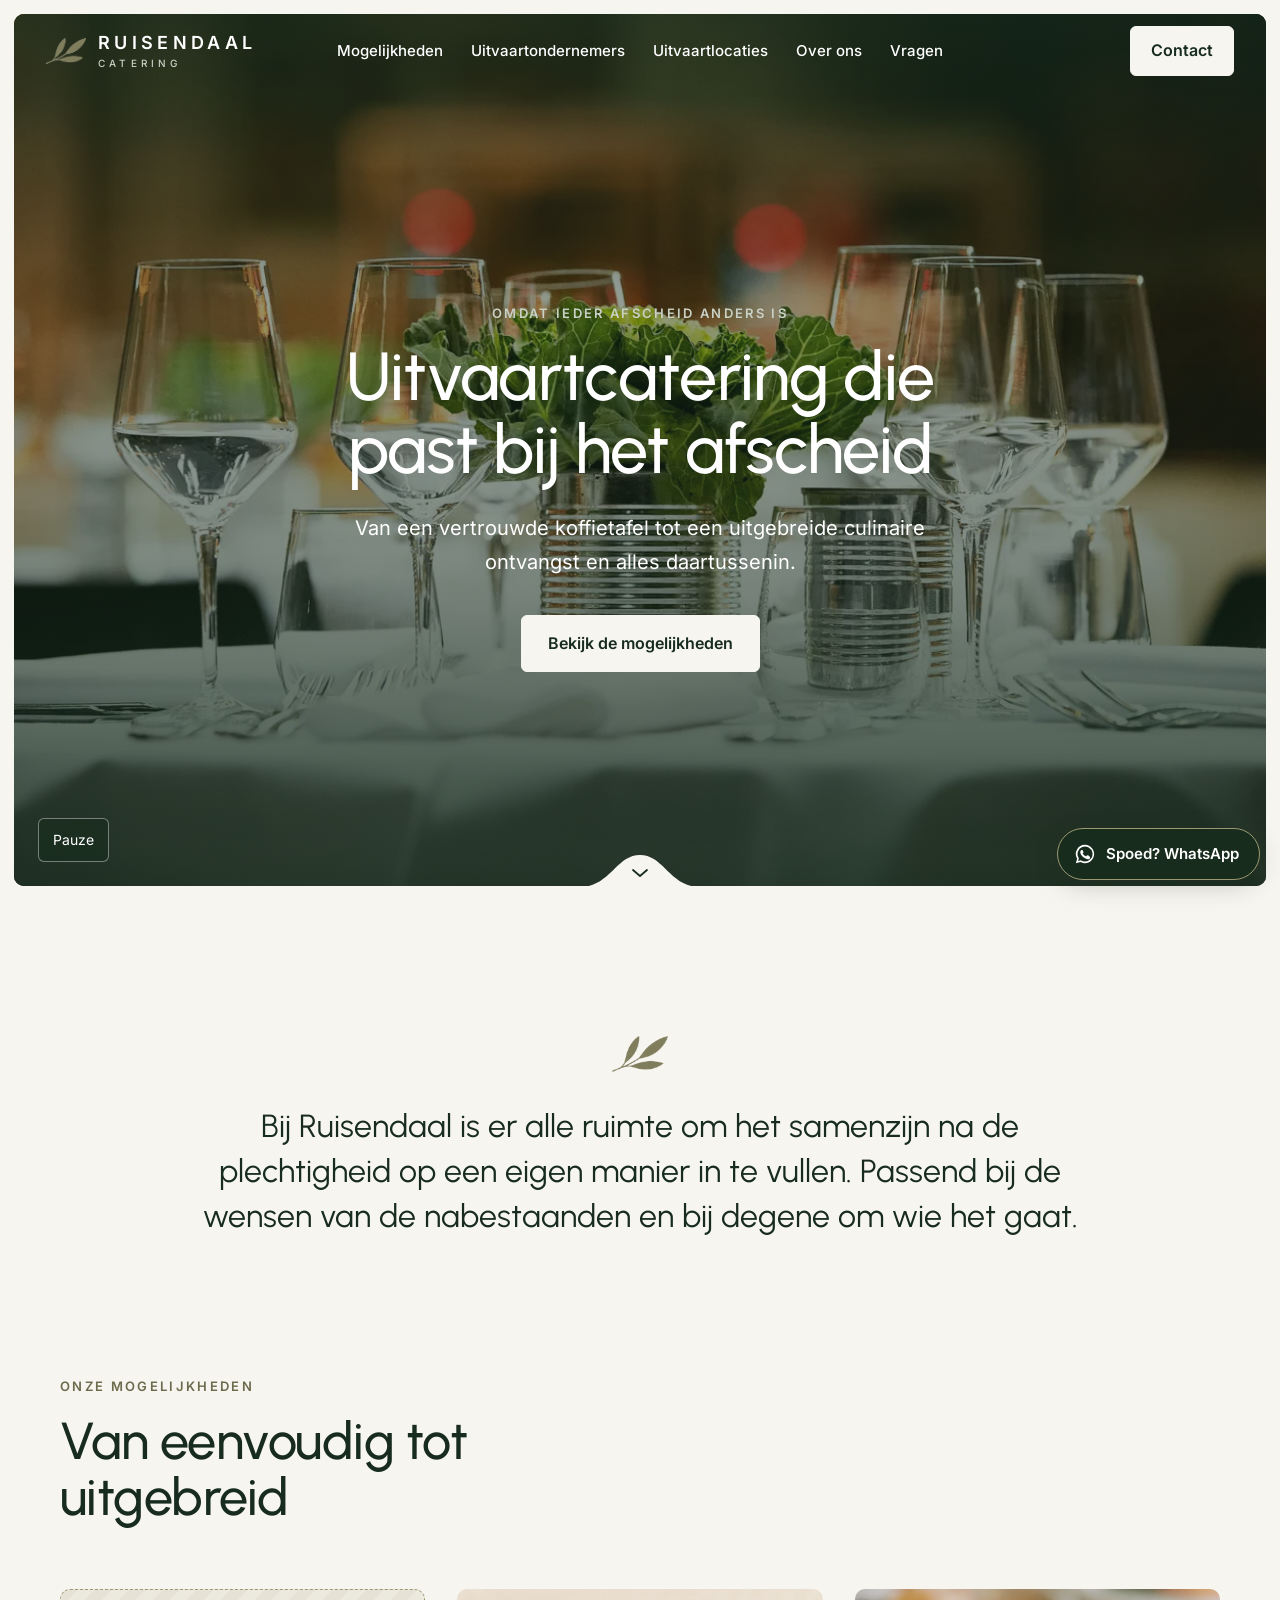
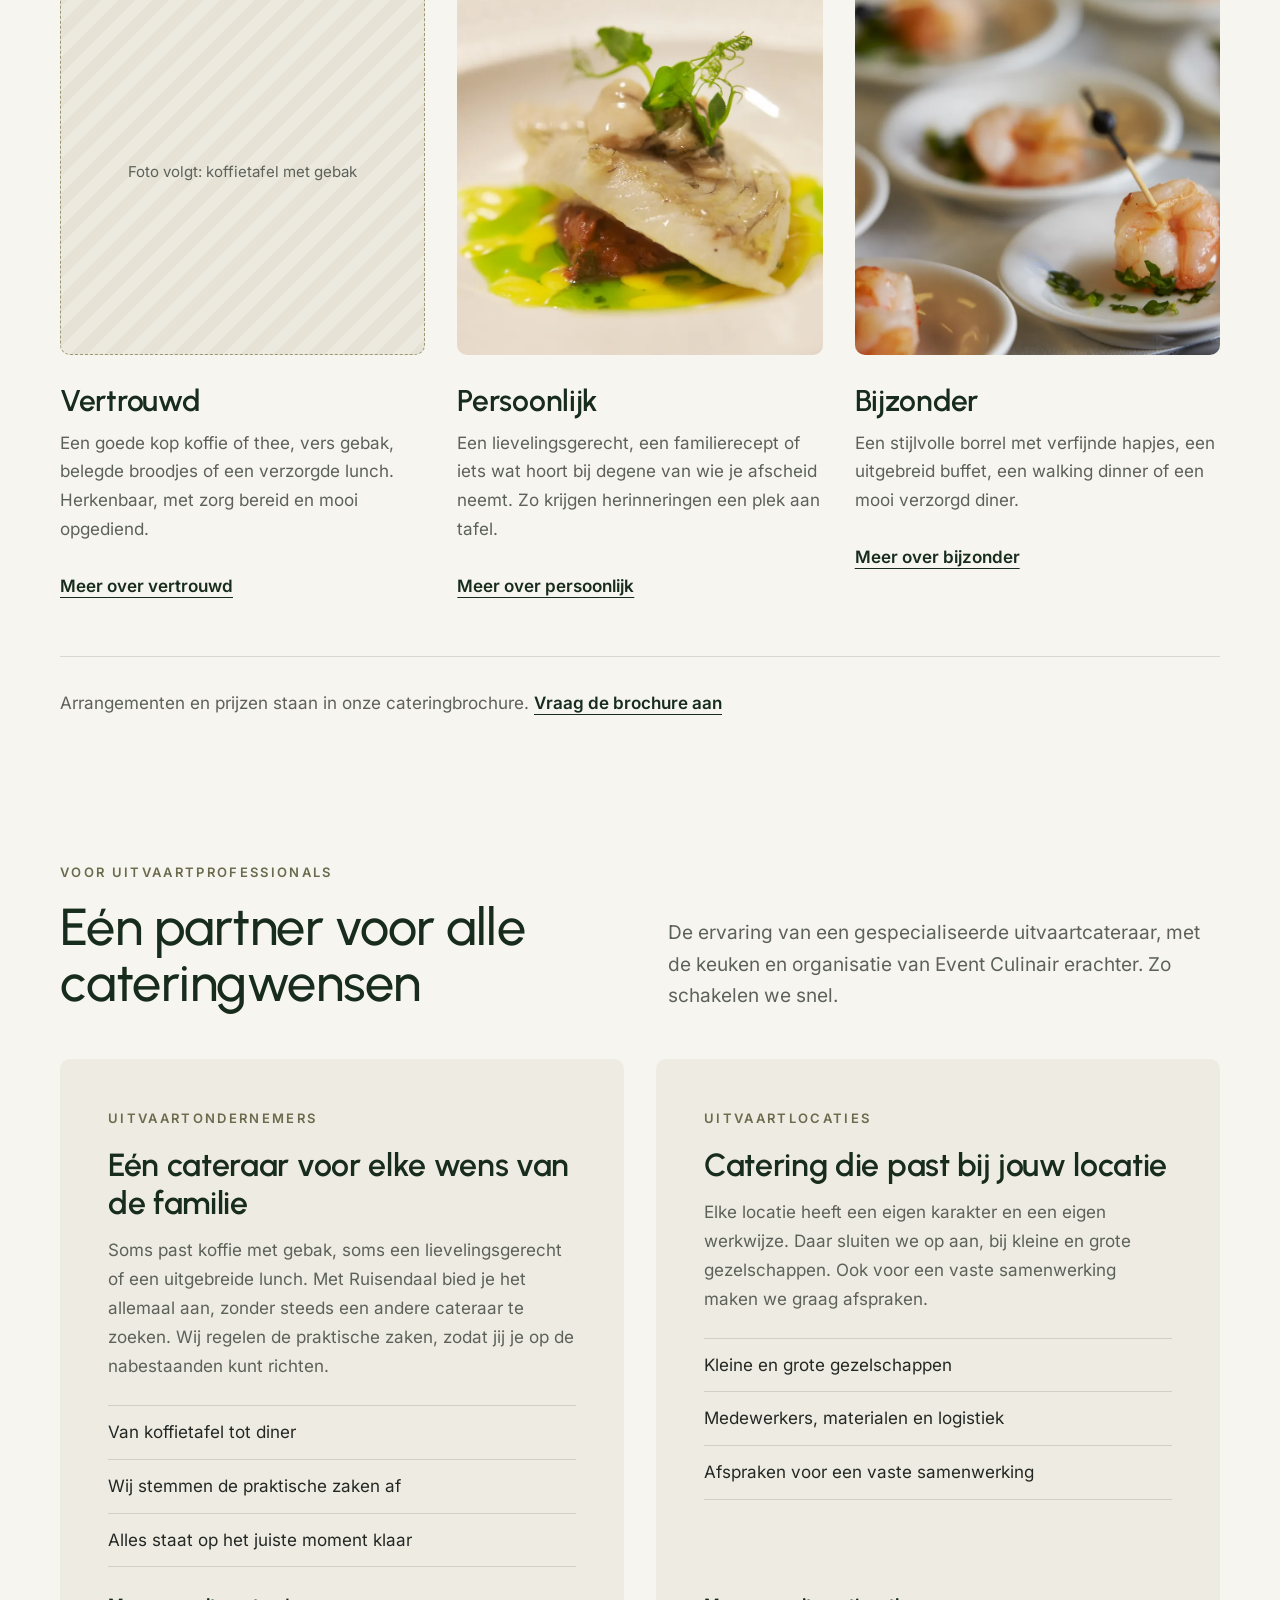
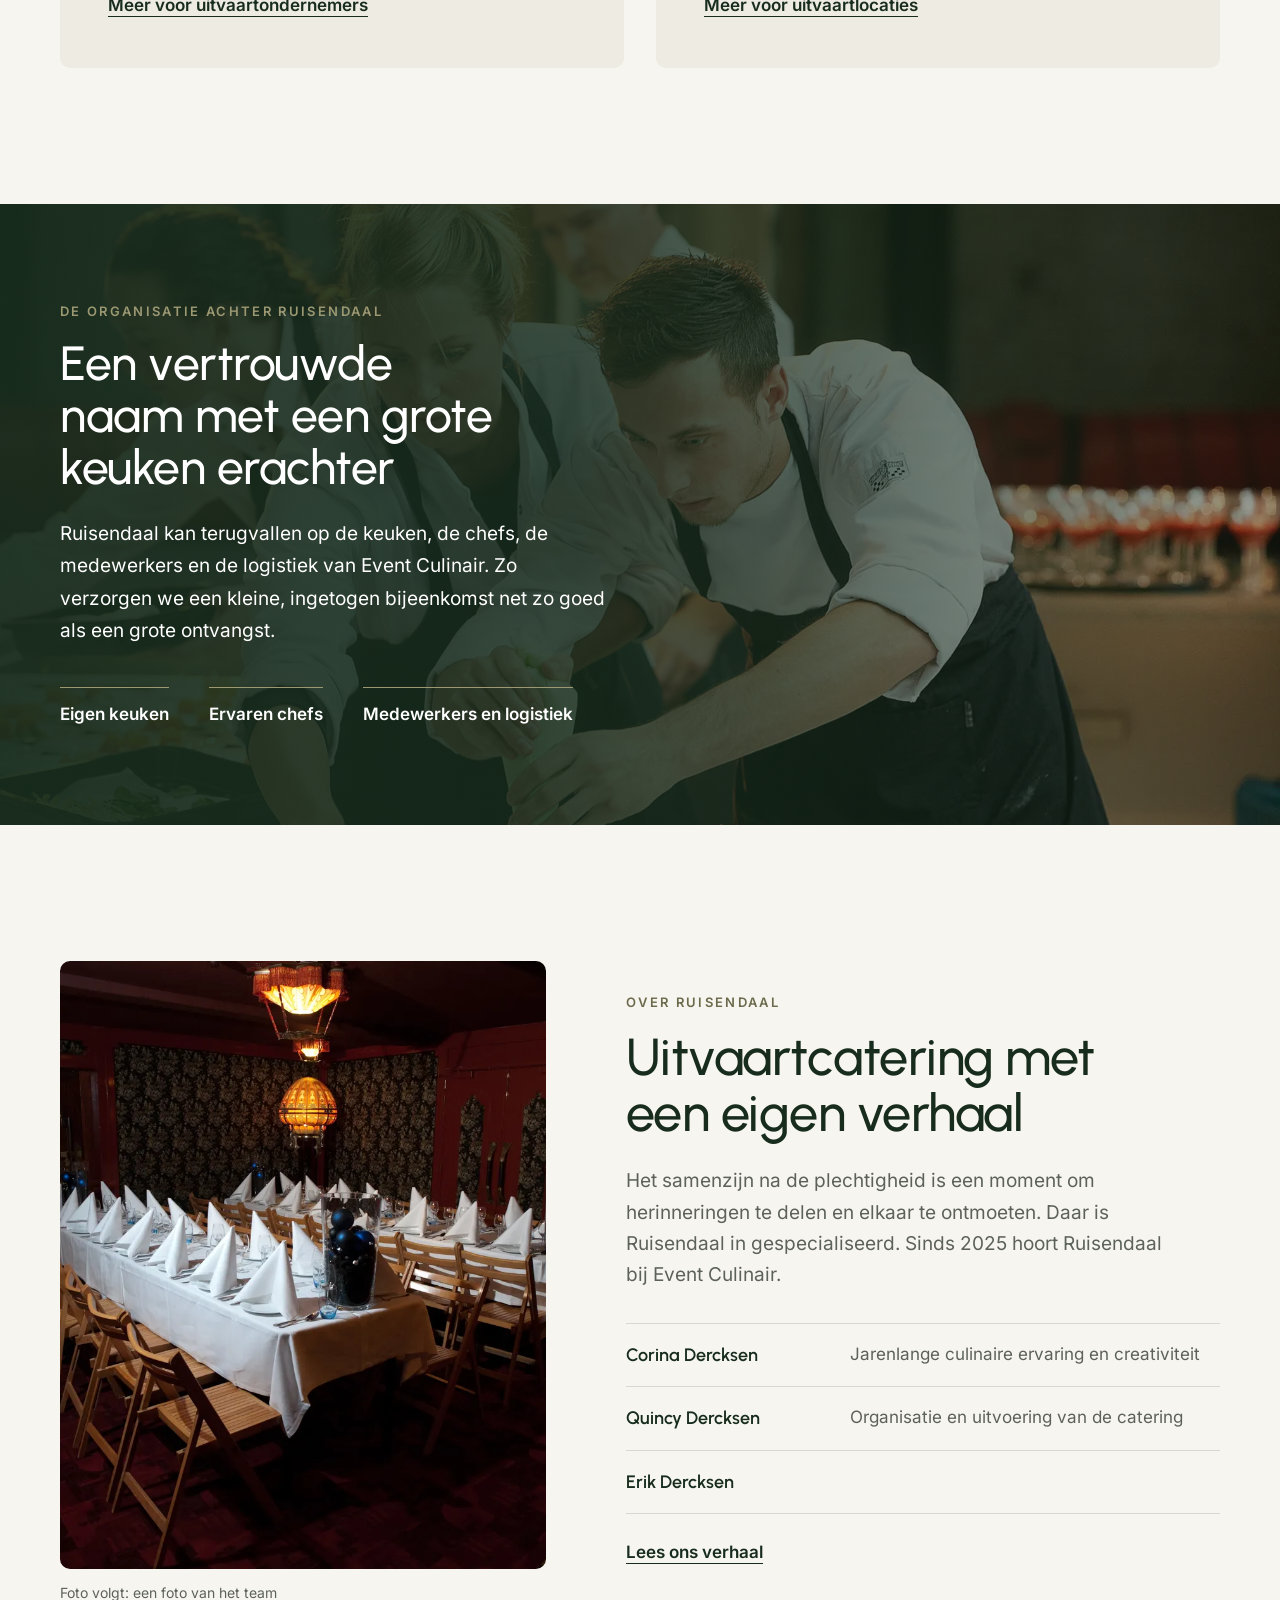
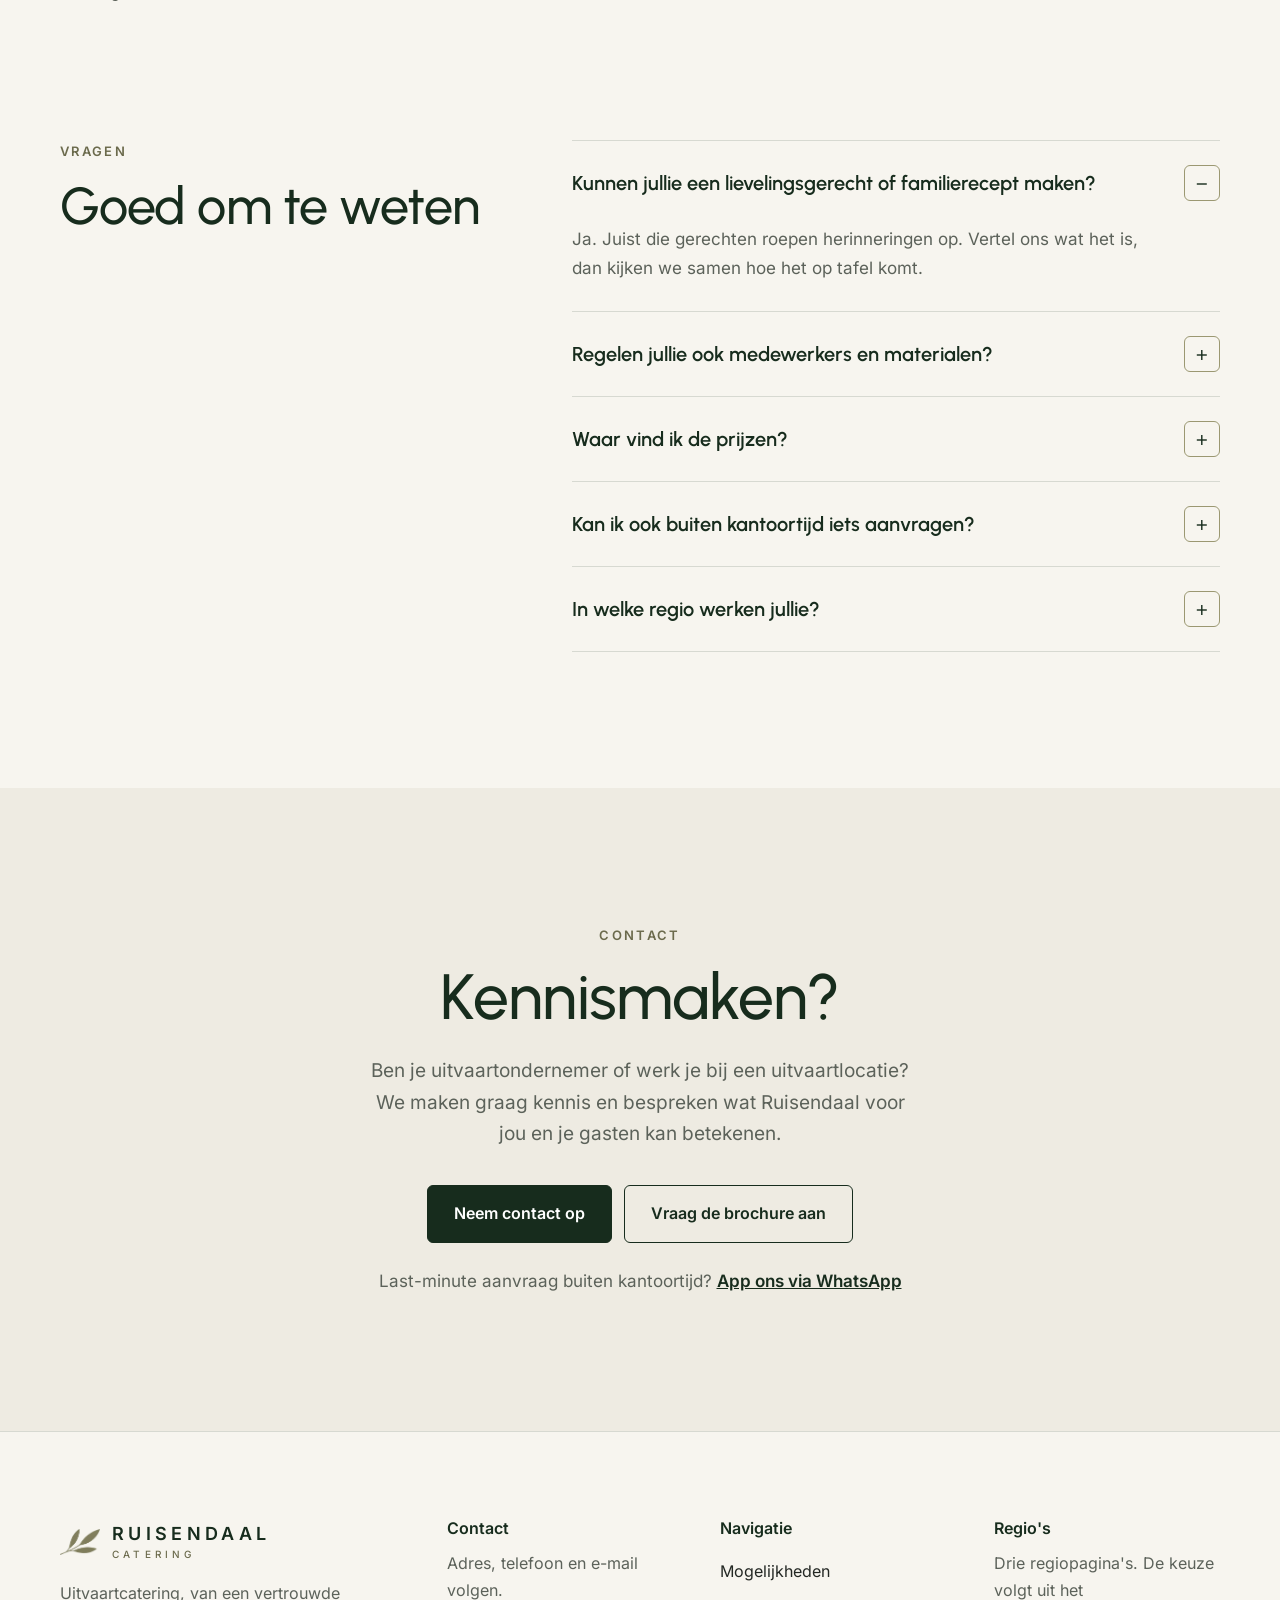
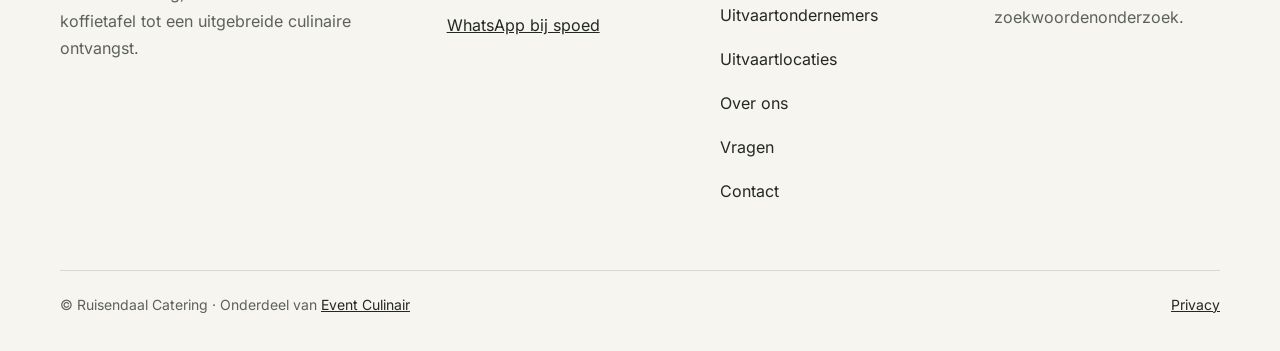
==== commit da246d84: "Mockup bijgewerkt 2026-11-16 20:40" ====
--- a/variant-1.html
+++ b/variant-1.html
@@ -1 +1 @@
-<!DOCTYPE html><html lang="nl" data-kopletter="urbanist" data-groen="accent"><head><meta charset="utf-8"><meta name="viewport" content="width=device-width, initial-scale=1"><title>Uitvaartcatering voor elk afscheid | Ruisendaal Catering</title><meta name="description" content="Ruisendaal verzorgt uitvaartcatering, van een vertrouwde koffietafel tot een uitgebreide culinaire ontvangst. Voor uitvaartondernemers en uitvaartlocaties."><link rel="canonical" href="https://defdigital.github.io/ruisendaal-catering-mockup/variant-1"><meta name="robots" content="noindex, nofollow"><link rel="stylesheet" href="_astro/Home.Dl-OVX7i.css"></head><body><a class="rd-skip" href="#inhoud">Naar de inhoud</a><header class="rd-nav" data-nav><div class="rd-nav_binnen"><a class="rd-logo" href="index.html" aria-label="Ruisendaal Catering, naar het overzicht van alle ontwerpen"><img class="rd-logo_takje" src="logo/takje-tijdelijk.png" alt="" width="342" height="221"><span class="rd-logo_woord"><span class="rd-logo_naam">RUISENDAAL</span><span class="rd-logo_sub">CATERING</span></span></a><nav class="rd-nav_menu" aria-label="Hoofdmenu"><ul class="rd-nav_links"><li><a class="rd-nav_link" href="#mogelijkheden">Mogelijkheden</a></li><li><a class="rd-nav_link" href="#uitvaartondernemers">Uitvaartondernemers</a></li><li><a class="rd-nav_link" href="#uitvaartlocaties">Uitvaartlocaties</a></li><li><a class="rd-nav_link" href="#over-ons">Over ons</a></li><li><a class="rd-nav_link" href="#vragen">Vragen</a></li></ul></nav><details class="rd-nav_mobiel"><summary class="rd-nav_knop">Menu</summary><ul class="rd-nav_mobiel-lijst"><li><a class="rd-nav_link" href="#mogelijkheden">Mogelijkheden</a></li><li><a class="rd-nav_link" href="#uitvaartondernemers">Uitvaartondernemers</a></li><li><a class="rd-nav_link" href="#uitvaartlocaties">Uitvaartlocaties</a></li><li><a class="rd-nav_link" href="#over-ons">Over ons</a></li><li><a class="rd-nav_link" href="#vragen">Vragen</a></li><li><a class="rd-nav_link" href="#contact">Contact</a></li></ul></details><a class="rd-knop rd-nav_contact" href="#contact">Contact</a></div></header><main id="inhoud"><section class="rd-hero" data-hero><div class="rd-hero_kader" data-slideshow aria-roledescription="slideshow" aria-label="Sfeerfoto's"><img class="rd-dia is-actief" src="foto/glazen-gedekte-tafel.webp" alt="Gedekte tafel met glazen en een plant in een zinken pot" width="1280" height="853" sizes="100vw" loading="eager" decoding="async"><img class="rd-dia" src="foto/tafel-kaarslicht.webp" alt="Gedekte tafels bij kaarslicht" width="1280" height="853" sizes="100vw" loading="lazy" decoding="async"><img class="rd-dia" src="foto/vis-fine-dining.webp" alt="Opgemaakt visgerecht op een wit bord" width="1280" height="853" sizes="100vw" loading="lazy" decoding="async"><div class="rd-hero_scherm"></div><div class="rd-hero_inhoud"><p class="rd-boventitel">Omdat ieder afscheid anders is</p><h1 class="rd-hero_titel">Uitvaartcatering die past bij het afscheid</h1><p class="rd-hero_intro">Van een vertrouwde koffietafel tot een uitgebreide culinaire ontvangst en alles daartussenin.</p><a class="rd-knop rd-knop--licht" href="#mogelijkheden">Bekijk de mogelijkheden</a></div><button class="rd-hero_pauze" type="button" data-slideshow-pauze hidden>Pauze</button><a class="rd-omlaag" href="#intro" aria-label="Naar beneden"><svg class="rd-omlaag_svg" viewBox="0 0 120 32" aria-hidden="true"><path class="rd-omlaag_vorm" d="M0 32 C30 32 36 0 60 0 C84 0 90 32 120 32 Z"></path><path class="rd-omlaag_pijl" d="M53 15 L60 21 L67 15"></path></svg></a></div></section><section class="rd-sectie rd-intro" id="intro" aria-label="Over het samenzijn"><div class="rd-container rd-intro_binnen"><img class="rd-intro_takje" src="logo/takje-tijdelijk.png" alt="" width="342" height="221" loading="lazy"><p class="rd-intro_tekst">Bij Ruisendaal is er alle ruimte om het samenzijn na de plechtigheid op een eigen manier in te vullen. Passend bij de wensen van de nabestaanden en bij degene om wie het gaat.</p></div></section><section class="rd-sectie" id="mogelijkheden" aria-labelledby="mogelijkheden-kop"><div class="rd-container"><div class="rd-kopblok"><p class="rd-boventitel">Onze mogelijkheden</p><h2 class="rd-sectietitel" id="mogelijkheden-kop">Van eenvoudig tot uitgebreid</h2></div><ul class="rd-mogelijkheden"><li class="rd-mogelijkheid"><div class="rd-mogelijkheid_foto mock-foto" role="img" aria-label="Foto volgt: koffietafel met gebak"><span>Foto volgt: koffietafel met gebak</span></div><h3 class="rd-mogelijkheid_titel">Vertrouwd</h3><p class="rd-mogelijkheid_tekst">Een goede kop koffie of thee, vers gebak, belegde broodjes of een verzorgde lunch. Herkenbaar, met zorg bereid en mooi opgediend.</p><a class="rd-tekstlink rd-mogelijkheid_knop" href="#mogelijkheden">Meer over vertrouwd</a></li><li class="rd-mogelijkheid"><img class="rd-mogelijkheid_foto" src="foto/vis-fine-dining.webp" alt="Opgemaakt visgerecht met groene saus op een wit bord" width="1280" height="853" sizes="(max-width: 767px) 100vw, (max-width: 991px) 50vw, 33vw" loading="lazy" decoding="async"><h3 class="rd-mogelijkheid_titel">Persoonlijk</h3><p class="rd-mogelijkheid_tekst">Een lievelingsgerecht, een familierecept of iets wat hoort bij degene van wie je afscheid neemt. Zo krijgen herinneringen een plek aan tafel.</p><a class="rd-tekstlink rd-mogelijkheid_knop" href="#mogelijkheden">Meer over persoonlijk</a></li><li class="rd-mogelijkheid"><img class="rd-mogelijkheid_foto" src="foto/garnalen-schaaltjes.webp" alt="Garnalen op prikkers in witte schaaltjes" width="1280" height="853" sizes="(max-width: 767px) 100vw, (max-width: 991px) 50vw, 33vw" loading="lazy" decoding="async"><h3 class="rd-mogelijkheid_titel">Bijzonder</h3><p class="rd-mogelijkheid_tekst">Een stijlvolle borrel met verfijnde hapjes, een uitgebreid buffet, een walking dinner of een mooi verzorgd diner.</p><a class="rd-tekstlink rd-mogelijkheid_knop" href="#mogelijkheden">Meer over bijzonder</a></li></ul><p class="rd-mogelijkheden_noot">Arrangementen en prijzen staan in onze cateringbrochure. <a class="rd-tekstlink" href="#contact">Vraag de brochure aan</a></p></div></section><section class="rd-sectie rd-professionals" id="professionals" aria-labelledby="professionals-kop"><div class="rd-container"><div class="rd-professionals_kop"><div><p class="rd-boventitel">Voor uitvaartprofessionals</p><h2 class="rd-sectietitel" id="professionals-kop">Eén partner voor alle cateringwensen</h2></div><p class="rd-lead">De ervaring van een gespecialiseerde uitvaartcateraar, met de keuken en organisatie van Event Culinair erachter. Zo schakelen we snel.</p></div><div class="rd-professionals_kaarten"><article class="rd-doelgroep" id="uitvaartondernemers"><p class="rd-boventitel">Uitvaartondernemers</p><h3 class="rd-doelgroep_kop">Eén cateraar voor elke wens van de familie</h3><p class="rd-doelgroep_tekst">Soms past koffie met gebak, soms een lievelingsgerecht of een uitgebreide lunch. Met Ruisendaal bied je het allemaal aan, zonder steeds een andere cateraar te zoeken. Wij regelen de praktische zaken, zodat jij je op de nabestaanden kunt richten.</p><ul class="rd-doelgroep_lijst"><li>Van koffietafel tot diner</li><li>Wij stemmen de praktische zaken af</li><li>Alles staat op het juiste moment klaar</li></ul><a class="rd-tekstlink" href="#contact">Meer voor uitvaartondernemers</a></article><article class="rd-doelgroep" id="uitvaartlocaties"><p class="rd-boventitel">Uitvaartlocaties</p><h3 class="rd-doelgroep_kop">Catering die past bij jouw locatie</h3><p class="rd-doelgroep_tekst">Elke locatie heeft een eigen karakter en een eigen werkwijze. Daar sluiten we op aan, bij kleine en grote gezelschappen. Ook voor een vaste samenwerking maken we graag afspraken.</p><ul class="rd-doelgroep_lijst"><li>Kleine en grote gezelschappen</li><li>Medewerkers, materialen en logistiek</li><li>Afspraken voor een vaste samenwerking</li></ul><a class="rd-tekstlink" href="#contact">Meer voor uitvaartlocaties</a></article></div></div></section><section class="rd-band" aria-labelledby="organisatie-kop"><img class="rd-band_foto" src="foto/koks-opmaken-2.webp" alt width="1280" height="853" sizes="100vw" loading="lazy" decoding="async"><div class="rd-band_scherm"></div><div class="rd-container rd-band_inhoud"><p class="rd-boventitel">De organisatie achter Ruisendaal</p><h2 class="rd-band_titel" id="organisatie-kop">Een vertrouwde naam met een grote keuken erachter</h2><p class="rd-band_tekst">Ruisendaal kan terugvallen op de keuken, de chefs, de medewerkers en de logistiek van Event Culinair. Zo verzorgen we een kleine, ingetogen bijeenkomst net zo goed als een grote ontvangst.</p><ul class="rd-band_feiten"><li>Eigen keuken</li><li>Ervaren chefs</li><li>Medewerkers en logistiek</li></ul></div></section><section class="rd-sectie rd-over" id="over-ons" aria-labelledby="over-kop"><div class="rd-container rd-over_raster"><div class="rd-over_foto mock-foto" role="img" aria-label="Foto volgt: Corina, Quincy en Mirjam"><span>Foto volgt: Corina, Quincy en Mirjam</span></div><div class="rd-over_tekst"><p class="rd-boventitel">Over Ruisendaal</p><h2 class="rd-sectietitel" id="over-kop">Uitvaartcatering met een eigen verhaal</h2><p class="rd-lead">Het samenzijn na de plechtigheid is een moment om herinneringen te delen en elkaar te ontmoeten. Daar is Ruisendaal in gespecialiseerd. Sinds 2025 hoort Ruisendaal bij Event Culinair.</p><ul class="rd-mensen"><li class="rd-mens"><span class="rd-mens_naam">Corina Dercksen</span><span class="rd-mens_rol">Jarenlange culinaire ervaring en creativiteit</span></li><li class="rd-mens"><span class="rd-mens_naam">Quincy Dercksen</span><span class="rd-mens_rol">Organisatie en uitvoering van de catering</span></li><li class="rd-mens"><span class="rd-mens_naam">Mirjam Ruisendaal</span><span class="rd-mens_rol">Oprichter, nu adviseur en nog vaak bij uitvaarten aanwezig</span></li></ul><a class="rd-tekstlink" href="#over-ons">Lees ons verhaal</a></div></div></section><section class="rd-sectie" id="vragen" aria-labelledby="vragen-kop"><div class="rd-container rd-vragen_raster"><div><p class="rd-boventitel">Vragen</p><h2 class="rd-sectietitel" id="vragen-kop">Goed om te weten</h2></div><div class="rd-vragen"><details class="rd-vraag" open><summary class="rd-vraag_vraag">Kunnen jullie een lievelingsgerecht of familierecept maken?</summary><p class="rd-vraag_antwoord">Ja. Juist die gerechten roepen herinneringen op. Vertel ons wat het is, dan kijken we samen hoe het op tafel komt.</p></details><details class="rd-vraag"><summary class="rd-vraag_vraag">Regelen jullie ook medewerkers en materialen?</summary><p class="rd-vraag_antwoord">Ja. Naast eten en drinken verzorgen we ook de medewerkers, de materialen en de logistiek.</p></details><details class="rd-vraag"><summary class="rd-vraag_vraag">Waar vind ik de prijzen?</summary><p class="rd-vraag_antwoord">Arrangementen en prijzen staan in onze cateringbrochure. Vraag hem aan, dan sturen we hem je toe.</p></details><details class="rd-vraag"><summary class="rd-vraag_vraag">Kan ik ook buiten kantoortijd iets aanvragen?</summary><p class="rd-vraag_antwoord">Ja. Voor een last-minute aanvraag buiten kantoortijd kun je ons appen via WhatsApp.</p></details><details class="rd-vraag"><summary class="rd-vraag_vraag">In welke regio werken jullie?</summary><p class="rd-vraag_antwoord">Van het Gooi tot Bloemendaal. Ook in de Bollenstreek.</p></details></div></div></section><section class="rd-afsluiter" id="contact" aria-labelledby="contact-kop"><div class="rd-container rd-afsluiter_binnen"><p class="rd-boventitel">Contact</p><h2 class="rd-afsluiter_titel" id="contact-kop">Kennismaken?</h2><p class="rd-lead">Ben je uitvaartondernemer of werk je bij een uitvaartlocatie? We maken graag kennis en bespreken wat Ruisendaal voor jou en je gasten kan betekenen.</p><div class="rd-knoppen"><a class="rd-knop" href="#contact">Neem contact op</a><a class="rd-knop rd-knop--lijn" href="#contact">Vraag de brochure aan</a></div><p class="rd-afsluiter_spoed">Last-minute aanvraag buiten kantoortijd? <a href="#contact">App ons via WhatsApp</a></p></div></section></main><footer class="rd-footer"><div class="rd-container rd-footer_raster"><div><a class="rd-logo" href="#inhoud" aria-label="Ruisendaal Catering, naar boven"><img class="rd-logo_takje" src="logo/takje-tijdelijk.png" alt="" width="342" height="221"><span class="rd-logo_woord"><span class="rd-logo_naam">RUISENDAAL</span><span class="rd-logo_sub">CATERING</span></span></a><p class="rd-footer_tekst">Uitvaartcatering, van een vertrouwde koffietafel tot een uitgebreide culinaire ontvangst.</p></div><div><h2 class="rd-footer_kop">Contact</h2><p class="rd-footer_tekst">Adres, telefoon en e-mail volgen.</p><a href="#contact">WhatsApp bij spoed</a></div><div><h2 class="rd-footer_kop">Navigatie</h2><ul class="rd-footer_lijst"><li><a href="#mogelijkheden">Mogelijkheden</a></li><li><a href="#uitvaartondernemers">Uitvaartondernemers</a></li><li><a href="#uitvaartlocaties">Uitvaartlocaties</a></li><li><a href="#over-ons">Over ons</a></li><li><a href="#vragen">Vragen</a></li><li><a href="#contact">Contact</a></li></ul></div><div><h2 class="rd-footer_kop">Regio's</h2><p class="rd-footer_tekst">Drie regiopagina's. De keuze volgt uit het zoekwoordenonderzoek.</p></div></div><div class="rd-container"><div class="rd-footer_onder"><p>© Ruisendaal Catering · Onderdeel van <a href="https://www.eventculinair.nl">Event Culinair</a></p><p><a href="#inhoud">Privacy</a></p></div></div></footer><!-- Vast rechtsonder. Nummer van Erik volgt, tot dan naar het contactblok. --><a class="rd-spoed" href="#contact" aria-label="Spoedaanvraag via WhatsApp"><svg class="rd-spoed_icoon" viewBox="0 0 24 24" aria-hidden="true"><path d="M12 2a10 10 0 0 0-8.6 15.1L2 22l5-1.3A10 10 0 1 0 12 2Zm0 18.2a8.2 8.2 0 0 1-4.2-1.2l-.3-.2-3 .8.8-2.9-.2-.3A8.2 8.2 0 1 1 12 20.2Zm4.5-6.1c-.2-.1-1.5-.7-1.7-.8-.2-.1-.4-.1-.6.1l-.8 1c-.1.2-.3.2-.5.1a6.7 6.7 0 0 1-3.3-2.9c-.2-.4.2-.4.7-1.3.1-.2 0-.3 0-.4l-.8-1.8c-.2-.5-.4-.4-.6-.4h-.5a1 1 0 0 0-.7.3 3 3 0 0 0-.9 2.2 5.2 5.2 0 0 0 1.1 2.8 11.9 11.9 0 0 0 4.6 4c1.7.7 2.4.8 3.2.7.5-.1 1.5-.6 1.7-1.2.2-.6.2-1.1.2-1.2l-.5-.3Z"></path></svg><span>Spoed<span class="rd-spoed_tekst-lang">? WhatsApp</span></span></a><script type="module">var e=!window.matchMedia(`(prefers-reduced-motion: reduce)`).matches,t=document.querySelector(`[data-nav]`),n=document.querySelector(`[data-hero]`);if(t&&n){let e=()=>t.classList.toggle(`rd-nav--transparant`,window.scrollY<n.offsetHeight-t.offsetHeight);e(),window.addEventListener(`scroll`,e,{passive:!0}),window.addEventListener(`resize`,e)}var r=document.querySelector(`[data-slideshow]`);if(r){let t=[...r.querySelectorAll(`.rd-dia`)],n=r.querySelector(`[data-slideshow-pauze]`),i=0,a=e,o=()=>{n&&(n.textContent=a?`Pauze`:`Afspelen`,n.setAttribute(`aria-pressed`,String(!a)))};n&&t.length>1&&(n.hidden=!1,o(),n.addEventListener(`click`,()=>{a=!a,o()})),setInterval(()=>{!a||t.length<2||(t[i].classList.remove(`is-actief`),i=(i+1)%t.length,t[i].classList.add(`is-actief`))},6e3)}</script></body></html>+<!DOCTYPE html><html lang="nl" data-kopletter="urbanist" data-groen="accent"><head><meta charset="utf-8"><meta name="viewport" content="width=device-width, initial-scale=1"><title>Uitvaartcatering voor elk afscheid | Ruisendaal Catering</title><meta name="description" content="Ruisendaal verzorgt uitvaartcatering, van een vertrouwde koffietafel tot een uitgebreide culinaire ontvangst. Voor uitvaartondernemers en uitvaartlocaties."><link rel="canonical" href="https://defdigital.github.io/ruisendaal-catering-mockup/variant-1"><meta name="robots" content="noindex, nofollow"><link rel="stylesheet" href="_astro/Home.Db2PkZA2.css"></head><body><a class="rd-skip" href="#inhoud">Naar de inhoud</a><header class="rd-nav" data-nav><div class="rd-nav_binnen"><a class="rd-logo" href="index.html" aria-label="Ruisendaal Catering, naar het overzicht van alle ontwerpen"><img class="rd-logo_takje" src="logo/takje-tijdelijk.png" alt="" width="342" height="221"><span class="rd-logo_woord"><span class="rd-logo_naam">RUISENDAAL</span><span class="rd-logo_sub">CATERING</span></span></a><nav class="rd-nav_menu" aria-label="Hoofdmenu"><ul class="rd-nav_links"><li><a class="rd-nav_link" href="#mogelijkheden">Mogelijkheden</a></li><li><a class="rd-nav_link" href="#uitvaartondernemers">Uitvaartondernemers</a></li><li><a class="rd-nav_link" href="#uitvaartlocaties">Uitvaartlocaties</a></li><li><a class="rd-nav_link" href="#over-ons">Over ons</a></li><li><a class="rd-nav_link" href="#vragen">Vragen</a></li></ul></nav><details class="rd-nav_mobiel"><summary class="rd-nav_knop">Menu</summary><ul class="rd-nav_mobiel-lijst"><li><a class="rd-nav_link" href="#mogelijkheden">Mogelijkheden</a></li><li><a class="rd-nav_link" href="#uitvaartondernemers">Uitvaartondernemers</a></li><li><a class="rd-nav_link" href="#uitvaartlocaties">Uitvaartlocaties</a></li><li><a class="rd-nav_link" href="#over-ons">Over ons</a></li><li><a class="rd-nav_link" href="#vragen">Vragen</a></li><li><a class="rd-nav_link" href="#contact">Contact</a></li></ul></details><a class="rd-knop rd-nav_contact" href="#contact">Contact</a></div></header><main id="inhoud"><section class="rd-hero" data-hero><div class="rd-hero_kader" data-slideshow aria-roledescription="slideshow" aria-label="Sfeerfoto's"><img class="rd-dia is-actief" src="foto/glazen-gedekte-tafel.webp" alt="Gedekte tafel met glazen en een plant in een zinken pot" width="1280" height="853" sizes="100vw" loading="eager" decoding="async"><img class="rd-dia" src="foto/tafel-kaarslicht.webp" alt="Gedekte tafels bij kaarslicht" width="1280" height="853" sizes="100vw" loading="lazy" decoding="async"><img class="rd-dia" src="foto/vis-fine-dining.webp" alt="Opgemaakt visgerecht op een wit bord" width="1280" height="853" sizes="100vw" loading="lazy" decoding="async"><div class="rd-hero_scherm"></div><div class="rd-hero_inhoud"><p class="rd-boventitel">Omdat ieder afscheid anders is</p><h1 class="rd-hero_titel">Uitvaartcatering die past bij het afscheid</h1><p class="rd-hero_intro">Van een vertrouwde koffietafel tot een uitgebreide culinaire ontvangst en alles daartussenin.</p><a class="rd-knop rd-knop--licht" href="#mogelijkheden">Bekijk de mogelijkheden</a></div><button class="rd-hero_pauze" type="button" data-slideshow-pauze hidden>Pauze</button><a class="rd-omlaag" href="#intro" aria-label="Naar beneden"><svg class="rd-omlaag_svg" viewBox="0 0 120 32" aria-hidden="true"><path class="rd-omlaag_vorm" d="M0 32 C30 32 36 0 60 0 C84 0 90 32 120 32 Z"></path><path class="rd-omlaag_pijl" d="M53 15 L60 21 L67 15"></path></svg></a></div></section><section class="rd-sectie rd-intro" id="intro" aria-label="Over het samenzijn"><div class="rd-container rd-intro_binnen"><img class="rd-intro_takje" src="logo/takje-tijdelijk.png" alt="" width="342" height="221" loading="lazy"><p class="rd-intro_tekst">Bij Ruisendaal is er alle ruimte om het samenzijn na de plechtigheid op een eigen manier in te vullen. Passend bij de wensen van de nabestaanden en bij degene om wie het gaat.</p></div></section><section class="rd-sectie" id="mogelijkheden" aria-labelledby="mogelijkheden-kop"><div class="rd-container"><div class="rd-kopblok"><p class="rd-boventitel">Onze mogelijkheden</p><h2 class="rd-sectietitel" id="mogelijkheden-kop">Van eenvoudig tot uitgebreid</h2></div><ul class="rd-mogelijkheden"><li class="rd-mogelijkheid"><div class="rd-mogelijkheid_foto mock-foto" role="img" aria-label="Foto volgt: koffietafel met gebak"><span>Foto volgt: koffietafel met gebak</span></div><h3 class="rd-mogelijkheid_titel">Vertrouwd</h3><p class="rd-mogelijkheid_tekst">Een goede kop koffie of thee, vers gebak, belegde broodjes of een verzorgde lunch. Herkenbaar, met zorg bereid en mooi opgediend.</p><a class="rd-tekstlink rd-mogelijkheid_knop" href="#mogelijkheden">Meer over vertrouwd</a></li><li class="rd-mogelijkheid"><img class="rd-mogelijkheid_foto" src="foto/vis-fine-dining.webp" alt="Opgemaakt visgerecht met groene saus op een wit bord" width="1280" height="853" sizes="(max-width: 767px) 100vw, (max-width: 991px) 50vw, 33vw" loading="lazy" decoding="async"><h3 class="rd-mogelijkheid_titel">Persoonlijk</h3><p class="rd-mogelijkheid_tekst">Een lievelingsgerecht, een familierecept of iets wat hoort bij degene van wie je afscheid neemt. Zo krijgen herinneringen een plek aan tafel.</p><a class="rd-tekstlink rd-mogelijkheid_knop" href="#mogelijkheden">Meer over persoonlijk</a></li><li class="rd-mogelijkheid"><img class="rd-mogelijkheid_foto" src="foto/garnalen-schaaltjes.webp" alt="Garnalen op prikkers in witte schaaltjes" width="1280" height="853" sizes="(max-width: 767px) 100vw, (max-width: 991px) 50vw, 33vw" loading="lazy" decoding="async"><h3 class="rd-mogelijkheid_titel">Bijzonder</h3><p class="rd-mogelijkheid_tekst">Een stijlvolle borrel met verfijnde hapjes, een uitgebreid buffet, een walking dinner of een mooi verzorgd diner.</p><a class="rd-tekstlink rd-mogelijkheid_knop" href="#mogelijkheden">Meer over bijzonder</a></li></ul><p class="rd-mogelijkheden_noot">Arrangementen en prijzen staan in onze cateringbrochure. <a class="rd-tekstlink" href="#contact">Vraag de brochure aan</a></p></div></section><section class="rd-sectie rd-professionals" id="professionals" aria-labelledby="professionals-kop"><div class="rd-container"><div class="rd-professionals_kop"><div><p class="rd-boventitel">Voor uitvaartprofessionals</p><h2 class="rd-sectietitel" id="professionals-kop">Eén partner voor alle cateringwensen</h2></div><p class="rd-lead">De ervaring van een gespecialiseerde uitvaartcateraar, met de keuken en organisatie van Event Culinair erachter. Zo schakelen we snel.</p></div><div class="rd-professionals_kaarten"><article class="rd-doelgroep" id="uitvaartondernemers"><p class="rd-boventitel">Uitvaartondernemers</p><h3 class="rd-doelgroep_kop">Eén cateraar voor elke wens van de familie</h3><p class="rd-doelgroep_tekst">Soms past koffie met gebak, soms een lievelingsgerecht of een uitgebreide lunch. Met Ruisendaal bied je het allemaal aan, zonder steeds een andere cateraar te zoeken. Wij regelen de praktische zaken, zodat jij je op de nabestaanden kunt richten.</p><ul class="rd-doelgroep_lijst"><li>Van koffietafel tot diner</li><li>Wij stemmen de praktische zaken af</li><li>Alles staat op het juiste moment klaar</li></ul><a class="rd-tekstlink" href="#contact">Meer voor uitvaartondernemers</a></article><article class="rd-doelgroep" id="uitvaartlocaties"><p class="rd-boventitel">Uitvaartlocaties</p><h3 class="rd-doelgroep_kop">Catering die past bij jouw locatie</h3><p class="rd-doelgroep_tekst">Elke locatie heeft een eigen karakter en een eigen werkwijze. Daar sluiten we op aan, bij kleine en grote gezelschappen. Ook voor een vaste samenwerking maken we graag afspraken.</p><ul class="rd-doelgroep_lijst"><li>Kleine en grote gezelschappen</li><li>Medewerkers, materialen en logistiek</li><li>Afspraken voor een vaste samenwerking</li></ul><a class="rd-tekstlink" href="#contact">Meer voor uitvaartlocaties</a></article></div></div></section><section class="rd-band" aria-labelledby="organisatie-kop"><img class="rd-band_foto" src="foto/koks-opmaken-2.webp" alt width="1280" height="853" sizes="100vw" loading="lazy" decoding="async"><div class="rd-band_scherm"></div><div class="rd-container rd-band_inhoud"><p class="rd-boventitel">De organisatie achter Ruisendaal</p><h2 class="rd-band_titel" id="organisatie-kop">Een vertrouwde naam met een grote keuken erachter</h2><p class="rd-band_tekst">Ruisendaal kan terugvallen op de keuken, de chefs, de medewerkers en de logistiek van Event Culinair. Zo verzorgen we een kleine, ingetogen bijeenkomst net zo goed als een grote ontvangst.</p><ul class="rd-band_feiten"><li>Eigen keuken</li><li>Ervaren chefs</li><li>Medewerkers en logistiek</li></ul></div></section><section class="rd-sectie rd-over" id="over-ons" aria-labelledby="over-kop"><div class="rd-container rd-over_raster"><figure class="rd-over_figuur"><img class="rd-over_foto" src="foto/private-dining-tafel.webp" alt="Lange gedekte tafel met witte servetten in een sfeervolle zaal" width="1280" height="853" sizes="(max-width: 991px) 100vw, 45vw" loading="lazy" decoding="async"><figcaption class="rd-over_bijschrift">Foto volgt: een foto van het team</figcaption></figure><div class="rd-over_tekst"><p class="rd-boventitel">Over Ruisendaal</p><h2 class="rd-sectietitel" id="over-kop">Uitvaartcatering met een eigen verhaal</h2><p class="rd-lead">Het samenzijn na de plechtigheid is een moment om herinneringen te delen en elkaar te ontmoeten. Daar is Ruisendaal in gespecialiseerd. Sinds 2025 hoort Ruisendaal bij Event Culinair.</p><ul class="rd-mensen"><li class="rd-mens"><span class="rd-mens_naam">Corina Dercksen</span><span class="rd-mens_rol">Jarenlange culinaire ervaring en creativiteit</span></li><li class="rd-mens"><span class="rd-mens_naam">Quincy Dercksen</span><span class="rd-mens_rol">Organisatie en uitvoering van de catering</span></li><li class="rd-mens"><span class="rd-mens_naam">Erik Dercksen</span></li></ul><a class="rd-tekstlink" href="#over-ons">Lees ons verhaal</a></div></div></section><section class="rd-sectie" id="vragen" aria-labelledby="vragen-kop"><div class="rd-container rd-vragen_raster"><div><p class="rd-boventitel">Vragen</p><h2 class="rd-sectietitel" id="vragen-kop">Goed om te weten</h2></div><div class="rd-vragen"><details class="rd-vraag" open><summary class="rd-vraag_vraag">Kunnen jullie een lievelingsgerecht of familierecept maken?</summary><p class="rd-vraag_antwoord">Ja. Juist die gerechten roepen herinneringen op. Vertel ons wat het is, dan kijken we samen hoe het op tafel komt.</p></details><details class="rd-vraag"><summary class="rd-vraag_vraag">Regelen jullie ook medewerkers en materialen?</summary><p class="rd-vraag_antwoord">Ja. Naast eten en drinken verzorgen we ook de medewerkers, de materialen en de logistiek.</p></details><details class="rd-vraag"><summary class="rd-vraag_vraag">Waar vind ik de prijzen?</summary><p class="rd-vraag_antwoord">Arrangementen en prijzen staan in onze cateringbrochure. Vraag hem aan, dan sturen we hem je toe.</p></details><details class="rd-vraag"><summary class="rd-vraag_vraag">Kan ik ook buiten kantoortijd iets aanvragen?</summary><p class="rd-vraag_antwoord">Ja. Voor een last-minute aanvraag buiten kantoortijd kun je ons appen via WhatsApp.</p></details><details class="rd-vraag"><summary class="rd-vraag_vraag">In welke regio werken jullie?</summary><p class="rd-vraag_antwoord">Van het Gooi tot Bloemendaal. Ook in de Bollenstreek.</p></details></div></div></section><section class="rd-afsluiter" id="contact" aria-labelledby="contact-kop"><div class="rd-container rd-afsluiter_binnen"><p class="rd-boventitel">Contact</p><h2 class="rd-afsluiter_titel" id="contact-kop">Kennismaken?</h2><p class="rd-lead">Ben je uitvaartondernemer of werk je bij een uitvaartlocatie? We maken graag kennis en bespreken wat Ruisendaal voor jou en je gasten kan betekenen.</p><div class="rd-knoppen"><a class="rd-knop" href="#contact">Neem contact op</a><a class="rd-knop rd-knop--lijn" href="#contact">Vraag de brochure aan</a></div><p class="rd-afsluiter_spoed">Last-minute aanvraag buiten kantoortijd? <a href="#contact">App ons via WhatsApp</a></p></div></section></main><footer class="rd-footer"><div class="rd-container rd-footer_raster"><div><a class="rd-logo" href="#inhoud" aria-label="Ruisendaal Catering, naar boven"><img class="rd-logo_takje" src="logo/takje-tijdelijk.png" alt="" width="342" height="221"><span class="rd-logo_woord"><span class="rd-logo_naam">RUISENDAAL</span><span class="rd-logo_sub">CATERING</span></span></a><p class="rd-footer_tekst">Uitvaartcatering, van een vertrouwde koffietafel tot een uitgebreide culinaire ontvangst.</p></div><div><h2 class="rd-footer_kop">Contact</h2><p class="rd-footer_tekst">Adres, telefoon en e-mail volgen.</p><a href="#contact">WhatsApp bij spoed</a></div><div><h2 class="rd-footer_kop">Navigatie</h2><ul class="rd-footer_lijst"><li><a href="#mogelijkheden">Mogelijkheden</a></li><li><a href="#uitvaartondernemers">Uitvaartondernemers</a></li><li><a href="#uitvaartlocaties">Uitvaartlocaties</a></li><li><a href="#over-ons">Over ons</a></li><li><a href="#vragen">Vragen</a></li><li><a href="#contact">Contact</a></li></ul></div><div><h2 class="rd-footer_kop">Regio's</h2><p class="rd-footer_tekst">Drie regiopagina's. De keuze volgt uit het zoekwoordenonderzoek.</p></div></div><div class="rd-container"><div class="rd-footer_onder"><p>© Ruisendaal Catering · Onderdeel van <a href="https://www.eventculinair.nl">Event Culinair</a></p><p><a href="#inhoud">Privacy</a></p></div></div></footer><!-- Vast rechtsonder. Nummer van Erik volgt, tot dan naar het contactblok. --><a class="rd-spoed" href="#contact" aria-label="Spoedaanvraag via WhatsApp"><svg class="rd-spoed_icoon" viewBox="0 0 24 24" aria-hidden="true"><path d="M12 2a10 10 0 0 0-8.6 15.1L2 22l5-1.3A10 10 0 1 0 12 2Zm0 18.2a8.2 8.2 0 0 1-4.2-1.2l-.3-.2-3 .8.8-2.9-.2-.3A8.2 8.2 0 1 1 12 20.2Zm4.5-6.1c-.2-.1-1.5-.7-1.7-.8-.2-.1-.4-.1-.6.1l-.8 1c-.1.2-.3.2-.5.1a6.7 6.7 0 0 1-3.3-2.9c-.2-.4.2-.4.7-1.3.1-.2 0-.3 0-.4l-.8-1.8c-.2-.5-.4-.4-.6-.4h-.5a1 1 0 0 0-.7.3 3 3 0 0 0-.9 2.2 5.2 5.2 0 0 0 1.1 2.8 11.9 11.9 0 0 0 4.6 4c1.7.7 2.4.8 3.2.7.5-.1 1.5-.6 1.7-1.2.2-.6.2-1.1.2-1.2l-.5-.3Z"></path></svg><span>Spoed<span class="rd-spoed_tekst-lang">? WhatsApp</span></span></a><script type="module">var e=!window.matchMedia(`(prefers-reduced-motion: reduce)`).matches,t=document.querySelector(`[data-nav]`),n=document.querySelector(`[data-hero]`);if(t&&n){let e=()=>t.classList.toggle(`rd-nav--transparant`,window.scrollY<n.offsetHeight-t.offsetHeight);e(),window.addEventListener(`scroll`,e,{passive:!0}),window.addEventListener(`resize`,e)}var r=document.querySelector(`[data-slideshow]`);if(r){let t=[...r.querySelectorAll(`.rd-dia`)],n=r.querySelector(`[data-slideshow-pauze]`),i=0,a=e,o=()=>{n&&(n.textContent=a?`Pauze`:`Afspelen`,n.setAttribute(`aria-pressed`,String(!a)))};n&&t.length>1&&(n.hidden=!1,o(),n.addEventListener(`click`,()=>{a=!a,o()})),setInterval(()=>{!a||t.length<2||(t[i].classList.remove(`is-actief`),i=(i+1)%t.length,t[i].classList.add(`is-actief`))},6e3)}</script></body></html>
--- a/_astro/Home.Db2PkZA2.css
+++ b/_astro/Home.Db2PkZA2.css
@@ -0,0 +1 @@
+@font-face{font-family:Inter Variable;font-style:normal;font-display:swap;font-weight:100 900;src:url(../_astro/inter-cyrillic-ext-wght-normal.BOeWTOD4.woff2)format("woff2-variations");unicode-range:U+460-52F,U+1C80-1C8A,U+20B4,U+2DE0-2DFF,U+A640-A69F,U+FE2E-FE2F}@font-face{font-family:Inter Variable;font-style:normal;font-display:swap;font-weight:100 900;src:url(../_astro/inter-cyrillic-wght-normal.DqGufNeO.woff2)format("woff2-variations");unicode-range:U+301,U+400-45F,U+490-491,U+4B0-4B1,U+2116}@font-face{font-family:Inter Variable;font-style:normal;font-display:swap;font-weight:100 900;src:url(../_astro/inter-greek-ext-wght-normal.DlzME5K_.woff2)format("woff2-variations");unicode-range:U+1F??}@font-face{font-family:Inter Variable;font-style:normal;font-display:swap;font-weight:100 900;src:url(../_astro/inter-greek-wght-normal.CkhJZR-_.woff2)format("woff2-variations");unicode-range:U+370-377,U+37A-37F,U+384-38A,U+38C,U+38E-3A1,U+3A3-3FF}@font-face{font-family:Inter Variable;font-style:normal;font-display:swap;font-weight:100 900;src:url(../_astro/inter-vietnamese-wght-normal.CBcvBZtf.woff2)format("woff2-variations");unicode-range:U+102-103,U+110-111,U+128-129,U+168-169,U+1A0-1A1,U+1AF-1B0,U+300-301,U+303-304,U+308-309,U+323,U+329,U+1EA0-1EF9,U+20AB}@font-face{font-family:Inter Variable;font-style:normal;font-display:swap;font-weight:100 900;src:url(../_astro/inter-latin-ext-wght-normal.DO1Apj_S.woff2)format("woff2-variations");unicode-range:U+100-2BA,U+2BD-2C5,U+2C7-2CC,U+2CE-2D7,U+2DD-2FF,U+304,U+308,U+329,U+1D00-1DBF,U+1E00-1E9F,U+1EF2-1EFF,U+2020,U+20A0-20AB,U+20AD-20C0,U+2113,U+2C60-2C7F,U+A720-A7FF}@font-face{font-family:Inter Variable;font-style:normal;font-display:swap;font-weight:100 900;src:url(../_astro/inter-latin-wght-normal.Dx4kXJAl.woff2)format("woff2-variations");unicode-range:U+??,U+131,U+152-153,U+2BB-2BC,U+2C6,U+2DA,U+2DC,U+304,U+308,U+329,U+2000-206F,U+20AC,U+2122,U+2191,U+2193,U+2212,U+2215,U+FEFF,U+FFFD}@font-face{font-family:Urbanist Variable;font-style:normal;font-display:swap;font-weight:100 900;src:url(../_astro/urbanist-latin-ext-wght-normal.Bdxck5Au.woff2)format("woff2-variations");unicode-range:U+100-2BA,U+2BD-2C5,U+2C7-2CC,U+2CE-2D7,U+2DD-2FF,U+304,U+308,U+329,U+1D00-1DBF,U+1E00-1E9F,U+1EF2-1EFF,U+2020,U+20A0-20AB,U+20AD-20C0,U+2113,U+2C60-2C7F,U+A720-A7FF}@font-face{font-family:Urbanist Variable;font-style:normal;font-display:swap;font-weight:100 900;src:url(../_astro/urbanist-latin-wght-normal.D69JTELx.woff2)format("woff2-variations");unicode-range:U+??,U+131,U+152-153,U+2BB-2BC,U+2C6,U+2DA,U+2DC,U+304,U+308,U+329,U+2000-206F,U+20AC,U+2122,U+2191,U+2193,U+2212,U+2215,U+FEFF,U+FFFD}@font-face{font-family:Figtree Variable;font-style:normal;font-display:swap;font-weight:300 900;src:url(../_astro/figtree-latin-ext-wght-normal.DCwSJGxG.woff2)format("woff2-variations");unicode-range:U+100-2BA,U+2BD-2C5,U+2C7-2CC,U+2CE-2D7,U+2DD-2FF,U+304,U+308,U+329,U+1D00-1DBF,U+1E00-1E9F,U+1EF2-1EFF,U+2020,U+20A0-20AB,U+20AD-20C0,U+2113,U+2C60-2C7F,U+A720-A7FF}@font-face{font-family:Figtree Variable;font-style:normal;font-display:swap;font-weight:300 900;src:url(../_astro/figtree-latin-wght-normal.D_ZTVpCC.woff2)format("woff2-variations");unicode-range:U+??,U+131,U+152-153,U+2BB-2BC,U+2C6,U+2DA,U+2DC,U+304,U+308,U+329,U+2000-206F,U+20AC,U+2122,U+2191,U+2193,U+2212,U+2215,U+FEFF,U+FFFD}@font-face{font-family:Red Hat Display Variable;font-style:normal;font-display:swap;font-weight:300 900;src:url(../_astro/red-hat-display-latin-ext-wght-normal.Do32GAgg.woff2)format("woff2-variations");unicode-range:U+100-2BA,U+2BD-2C5,U+2C7-2CC,U+2CE-2D7,U+2DD-2FF,U+304,U+308,U+329,U+1D00-1DBF,U+1E00-1E9F,U+1EF2-1EFF,U+2020,U+20A0-20AB,U+20AD-20C0,U+2113,U+2C60-2C7F,U+A720-A7FF}@font-face{font-family:Red Hat Display Variable;font-style:normal;font-display:swap;font-weight:300 900;src:url(../_astro/red-hat-display-latin-wght-normal.BX-N26TK.woff2)format("woff2-variations");unicode-range:U+??,U+131,U+152-153,U+2BB-2BC,U+2C6,U+2DA,U+2DC,U+304,U+308,U+329,U+2000-206F,U+20AC,U+2122,U+2191,U+2193,U+2212,U+2215,U+FEFF,U+FFFD}*,:before,:after{box-sizing:border-box}html{-webkit-text-size-adjust:100%}body{background:var(--rd-wit);color:var(--rd-inkt);font-family:var(--rd-letter);margin:0;font-size:1.0625rem;line-height:1.7}h1,h2,h3{color:var(--rd-kop);font-family:var(--rd-kopletter);font-weight:var(--rd-kop-gewicht);letter-spacing:var(--rd-kop-spatie);margin:0;line-height:1.08}h3{font-weight:var(--rd-kop-gewicht-klein);line-height:1.2}p,ul,ol{margin:0}a{color:var(--rd-groen)}img{max-width:100%;height:auto;display:block}:focus-visible{outline:3px solid var(--rd-groen);outline-offset:3px}@media (prefers-reduced-motion:reduce){*,:before,:after{scroll-behavior:auto!important;transition-duration:0s!important}}:root{--rd-wit:#f7f5ef;--rd-vlak:#eeebe2;--rd-kaart:#fff;--rd-inkt:#242824;--rd-kop:#172c1d;--rd-zacht:#5c625a;--rd-groen:#172c1d;--rd-groen-hover:#2b4633;--rd-olijf:#9b9872;--rd-olijf-donker:#6b6a4c;--rd-lijn:#172c1d24;--rd-op-groen-zacht:#c9d1c6;--rd-waas:#172c1d;--rd-letter:"Inter Variable", Arial, sans-serif;--rd-radius-knop:6px;--rd-radius-foto:10px;--rd-container:1240px;--rd-rand:40px;--rd-sectie:136px;--rd-kader:14px}@media (width<=991px){:root{--rd-rand:24px;--rd-sectie:104px;--rd-kader:10px}}@media (width<=767px){:root{--rd-rand:16px;--rd-sectie:80px;--rd-kader:8px}}[data-kopletter=urbanist]{--rd-kopletter:"Urbanist Variable", Arial, sans-serif;--rd-kop-gewicht:500;--rd-kop-gewicht-klein:600;--rd-kop-spatie:-.01em}[data-kopletter=figtree]{--rd-kopletter:"Figtree Variable", Arial, sans-serif;--rd-kop-gewicht:500;--rd-kop-gewicht-klein:600;--rd-kop-spatie:-.02em}[data-kopletter=redhat]{--rd-kopletter:"Red Hat Display Variable", Arial, sans-serif;--rd-kop-gewicht:500;--rd-kop-gewicht-klein:600;--rd-kop-spatie:-.015em}.rd-container{max-width:var(--rd-container);padding:0 var(--rd-rand);margin:0 auto}.rd-skip{z-index:30;background:var(--rd-groen);color:#fff;padding:12px 16px;position:absolute;top:-100px;left:16px}.rd-skip:focus{top:16px}.rd-boventitel{letter-spacing:.18em;text-transform:uppercase;color:var(--rd-olijf-donker);margin-bottom:16px;font-size:.8125rem;font-weight:600}.rd-sectietitel{max-width:18ch;font-size:3.25rem}.rd-lead{color:var(--rd-zacht);max-width:46ch;font-size:1.1875rem;line-height:1.65}.rd-tekstlink{min-height:44px;color:var(--rd-groen);text-underline-offset:5px;align-items:center;font-weight:600;display:inline-flex}.rd-knoppen{flex-wrap:wrap;justify-content:center;gap:12px;display:flex}.rd-knop{background:var(--rd-groen);color:#fff;border:1px solid var(--rd-groen);border-radius:var(--rd-radius-knop);white-space:nowrap;justify-content:center;align-items:center;min-height:52px;padding:14px 26px;font-size:1rem;font-weight:600;text-decoration:none;transition:background-color .2s,color .2s,border-color .2s;display:inline-flex}.rd-knop:hover{background:var(--rd-groen-hover);border-color:var(--rd-groen-hover)}.rd-knop--lijn{color:var(--rd-groen);border-color:var(--rd-groen);background:0 0}.rd-knop--lijn:hover{background:var(--rd-groen);color:#fff;border-color:var(--rd-groen)}.rd-knop--licht{background:var(--rd-wit);color:var(--rd-groen);border-color:var(--rd-wit)}.rd-knop--licht:hover{color:#fff;background:0 0;border-color:#fff}.rd-nav{z-index:20;background:var(--rd-wit);border-bottom:1px solid var(--rd-lijn);transition:background-color .25s,border-color .25s;position:sticky;top:0}.rd-nav_binnen{height:88px;padding:0 calc(var(--rd-kader) + 32px);grid-template-columns:1fr auto 1fr;align-items:center;gap:24px;transition:transform .25s;display:grid}.rd-logo{min-height:44px;color:var(--rd-groen);justify-self:start;align-items:center;gap:12px;text-decoration:none;display:inline-flex}.rd-logo_takje{width:40px;height:auto}.rd-logo_woord{flex-direction:column;line-height:1;display:flex}.rd-logo_naam{letter-spacing:.24em;font-size:1.125rem;font-weight:600}.rd-logo_sub{letter-spacing:.42em;color:var(--rd-olijf-donker);margin-top:6px;font-size:.625rem;font-weight:500}.rd-nav_links{gap:4px;margin:0;padding:0;list-style:none;display:flex}.rd-nav_link,.rd-nav_knop{min-height:44px;color:var(--rd-inkt);white-space:nowrap;align-items:center;padding:0 12px;font-size:.9375rem;font-weight:500;text-decoration:none;display:flex}.rd-nav_link:hover{color:var(--rd-groen-hover);text-underline-offset:6px;text-decoration:underline}.rd-nav_contact{justify-self:end;min-height:44px;padding:10px 20px}.rd-nav--transparant{background:0 0;border-bottom-color:#0000}.rd-nav--transparant .rd-nav_binnen{transform:translateY(calc(var(--rd-kader) / 2))}.rd-nav--transparant .rd-logo,.rd-nav--transparant .rd-nav_menu .rd-nav_link,.rd-nav--transparant .rd-nav_knop{color:#fff}.rd-nav--transparant .rd-logo_sub{color:var(--rd-op-groen-zacht)}.rd-nav--transparant .rd-nav_contact{background:var(--rd-wit);color:var(--rd-groen);border-color:var(--rd-wit)}.rd-nav_mobiel{display:none;position:relative}.rd-nav_knop{cursor:pointer;list-style:none}.rd-nav_knop::-webkit-details-marker{display:none}.rd-nav_mobiel-lijst{background:var(--rd-wit);border:1px solid var(--rd-lijn);border-radius:var(--rd-radius-knop);min-width:240px;padding:8px;list-style:none;position:absolute;top:100%;right:0}.rd-nav--transparant .rd-nav_mobiel-lijst .rd-nav_link{color:var(--rd-inkt)}.rd-hero{padding:var(--rd-kader);margin-top:-89px}.rd-hero_kader{height:calc(100vh - 2 * var(--rd-kader));border-radius:var(--rd-radius-foto);background:var(--rd-waas);justify-content:center;align-items:center;min-height:620px;display:flex;position:relative;overflow:hidden}.rd-dia{object-fit:cover;opacity:0;width:100%;height:100%;transition:opacity 1.6s;position:absolute;inset:0}.rd-dia.is-actief{opacity:1}.rd-hero_scherm{background:linear-gradient(#172c1dcc 0%,#172c1d73 34%,#172c1d8c 62%,#172c1dd9 100%);position:absolute;inset:0}.rd-hero_inhoud{max-width:1000px;padding:calc(88px - var(--rd-kader)) 24px 0;text-align:center;color:#fff;flex-direction:column;align-items:center;display:flex;position:relative}.rd-hero .rd-boventitel{color:var(--rd-op-groen-zacht)}.rd-hero_titel{color:#fff;max-width:16ch;font-size:4.25rem}.rd-hero_intro{max-width:44ch;margin:24px 0 36px;font-size:1.25rem}.rd-hero_pauze{color:#fff;border-radius:var(--rd-radius-knop);min-width:44px;min-height:44px;font:inherit;cursor:pointer;background:#172c1d99;border:1px solid #fff6;padding:0 14px;font-size:.875rem;position:absolute;bottom:24px;left:24px}.rd-hero_pauze[hidden]{display:none}.rd-sectie{padding:var(--rd-sectie) 0 0}.rd-intro_binnen{text-align:center;max-width:960px}.rd-intro_takje{width:56px;height:auto;margin:0 auto 32px}.rd-intro_tekst{font-family:var(--rd-kopletter);color:var(--rd-kop);font-size:2rem;font-weight:400;line-height:1.4}.rd-kopblok{max-width:760px}.rd-kopblok .rd-lead{margin-top:20px}.rd-mogelijkheden{grid-template-columns:repeat(3,1fr);gap:32px;margin:64px 0 0;padding:0;list-style:none;display:grid}.rd-mogelijkheid{flex-direction:column;display:flex}.rd-mogelijkheid_foto{aspect-ratio:1;object-fit:cover;border-radius:var(--rd-radius-foto);width:100%}.rd-mogelijkheid_titel{margin-top:28px;font-size:1.875rem}.rd-mogelijkheid_tekst{color:var(--rd-zacht);margin-top:10px}.rd-mogelijkheid_knop{align-self:flex-start;margin-top:20px}.rd-mogelijkheden_noot{border-top:1px solid var(--rd-lijn);color:var(--rd-zacht);margin-top:48px;padding-top:24px}.rd-professionals_kop{justify-content:space-between;align-items:flex-end;gap:32px;margin-bottom:48px;display:flex}.rd-professionals_kaarten{grid-template-columns:1fr 1fr;gap:32px;display:grid}.rd-doelgroep{background:var(--rd-vlak);border-radius:var(--rd-radius-foto);flex-direction:column;padding:48px;display:flex}.rd-doelgroep_kop{font-size:2rem}.rd-doelgroep_tekst{color:var(--rd-zacht);max-width:48ch;margin-top:14px}.rd-doelgroep_lijst{border-top:1px solid var(--rd-lijn);margin:24px 0 8px;padding:0;list-style:none}.rd-doelgroep_lijst li{border-bottom:1px solid var(--rd-lijn);padding:12px 0}.rd-doelgroep .rd-tekstlink{margin-top:auto;padding-top:16px}.rd-band{margin-top:var(--rd-sectie);color:#fff;align-items:center;min-height:560px;display:flex;position:relative}.rd-band_foto{object-fit:cover;width:100%;height:100%;position:absolute;inset:0}.rd-band_scherm{background:linear-gradient(90deg,#172c1df2 0%,#172c1dd9 45%,#172c1d66 100%);position:absolute;inset:0}.rd-band_inhoud{width:100%;padding-top:96px;padding-bottom:96px;position:relative}.rd-band .rd-boventitel{color:var(--rd-olijf)}.rd-band_titel{color:#fff;max-width:16ch;font-size:3rem}.rd-band_tekst{color:#fff;max-width:46ch;margin-top:24px;font-size:1.1875rem}.rd-band_feiten{flex-wrap:wrap;gap:12px 40px;max-width:640px;margin:40px 0 0;padding:0;list-style:none;display:flex}.rd-band_feiten li{border-top:1px solid var(--rd-olijf);padding-top:12px;font-weight:600}.rd-over_raster{grid-template-columns:.9fr 1.1fr;align-items:center;gap:80px;display:grid}.rd-over_foto{aspect-ratio:4/5;object-fit:cover;border-radius:var(--rd-radius-foto);width:100%}.rd-over_tekst .rd-lead{margin:24px 0 0}.rd-mensen{border-top:1px solid var(--rd-lijn);margin:32px 0 16px;padding:0;list-style:none}.rd-mens{border-bottom:1px solid var(--rd-lijn);grid-template-columns:200px 1fr;gap:24px;padding:16px 0;display:grid}.rd-mens_naam{font-family:var(--rd-kopletter);font-weight:var(--rd-kop-gewicht-klein);color:var(--rd-kop);font-size:1.125rem}.rd-mens_rol{color:var(--rd-zacht)}.rd-vragen_raster{grid-template-columns:.8fr 1.2fr;gap:80px;display:grid}.rd-vragen{border-top:1px solid var(--rd-lijn)}.rd-vraag{border-bottom:1px solid var(--rd-lijn)}.rd-vraag_vraag{min-height:44px;font-family:var(--rd-kopletter);font-size:1.25rem;font-weight:var(--rd-kop-gewicht-klein);color:var(--rd-kop);cursor:pointer;justify-content:space-between;align-items:center;gap:24px;padding:24px 0;list-style:none;display:flex}.rd-vraag_vraag::-webkit-details-marker{display:none}.rd-vraag_vraag:after{content:"+";border:1px solid var(--rd-olijf);border-radius:var(--rd-radius-knop);flex:none;justify-content:center;align-items:center;width:36px;height:36px;font-size:1.25rem;font-weight:400;display:flex}.rd-vraag[open] .rd-vraag_vraag:after{content:"−"}.rd-vraag_vraag:hover{color:var(--rd-groen-hover)}.rd-vraag_antwoord{color:var(--rd-zacht);margin:0;padding:0 60px 28px 0}.rd-afsluiter{margin-top:var(--rd-sectie);padding:var(--rd-sectie) 0;background:var(--rd-vlak)}.rd-afsluiter_binnen{text-align:center;flex-direction:column;align-items:center;max-width:820px;display:flex}.rd-afsluiter_titel{font-size:4rem}.rd-afsluiter .rd-lead{margin:24px 0 36px}.rd-afsluiter_spoed{color:var(--rd-zacht);margin-top:24px}.rd-afsluiter_spoed a{color:var(--rd-groen);font-weight:600}.rd-footer{background:var(--rd-wit);border-top:1px solid var(--rd-lijn);padding:88px 0 24px;font-size:1rem}.rd-footer_raster{grid-template-columns:1.5fr 1fr 1fr 1fr;gap:48px;display:grid}.rd-footer .rd-logo{margin-bottom:16px}.rd-footer_kop{font-family:var(--rd-letter);letter-spacing:0;margin-bottom:12px;font-size:1rem;font-weight:600}.rd-footer_tekst{color:var(--rd-zacht)}.rd-footer a:not(.rd-knop):not(.rd-logo){min-height:44px;color:var(--rd-inkt);align-items:center;display:inline-flex}.rd-footer_lijst{margin:0;padding:0;list-style:none}.rd-footer_lijst a{text-decoration:none}.rd-footer_lijst a:hover{text-underline-offset:4px;text-decoration:underline}.rd-footer_onder{border-top:1px solid var(--rd-lijn);color:var(--rd-zacht);justify-content:space-between;align-items:center;gap:24px;margin-top:56px;padding-top:12px;font-size:.875rem;display:flex}.rd-footer_onder a{font-size:.875rem}.rd-spoed{z-index:15;background:var(--rd-groen);color:#fff;border:1px solid var(--rd-olijf);border-radius:999px;align-items:center;gap:10px;min-height:52px;padding:0 20px 0 16px;font-size:.9375rem;font-weight:600;text-decoration:none;display:inline-flex;position:fixed;bottom:20px;right:20px;box-shadow:0 6px 24px #172c1d33}.rd-spoed:hover{background:var(--rd-groen-hover)}.rd-spoed_icoon{fill:currentColor;width:22px;height:22px}[data-groen=basis] .rd-afsluiter{background:var(--rd-groen);color:#fff}[data-groen=basis] .rd-afsluiter .rd-boventitel{color:var(--rd-olijf)}[data-groen=basis] .rd-afsluiter_titel{color:#fff}[data-groen=basis] .rd-afsluiter .rd-lead,[data-groen=basis] .rd-afsluiter_spoed{color:var(--rd-op-groen-zacht)}[data-groen=basis] .rd-afsluiter_spoed a{color:#fff}[data-groen=basis] .rd-afsluiter .rd-knop{background:var(--rd-wit);color:var(--rd-groen);border-color:var(--rd-wit)}[data-groen=basis] .rd-afsluiter .rd-knop:hover,[data-groen=basis] .rd-afsluiter .rd-knop--lijn{color:#fff;background:0 0;border-color:#fff}[data-groen=basis] .rd-afsluiter .rd-knop--lijn:hover{background:var(--rd-wit);color:var(--rd-groen)}[data-groen=basis] .rd-footer{background:var(--rd-groen);color:#fff;border-top:1px solid #ffffff1f}[data-groen=basis] .rd-footer .rd-logo,[data-groen=basis] .rd-footer_kop,[data-groen=basis] .rd-footer a:not(.rd-knop):not(.rd-logo){color:#fff}[data-groen=basis] .rd-footer .rd-logo_sub{color:var(--rd-olijf)}[data-groen=basis] .rd-footer_tekst,[data-groen=basis] .rd-footer_onder{color:var(--rd-op-groen-zacht)}[data-groen=basis] .rd-footer_onder{border-top-color:#ffffff2e}[data-groen=basis] .rd-footer .rd-knop{background:var(--rd-wit);color:var(--rd-groen);border-color:var(--rd-wit)}[data-groen=basis] .rd-footer :focus-visible,[data-groen=basis] .rd-afsluiter :focus-visible{outline-color:#fff}[data-groen=band] .rd-professionals{margin-top:var(--rd-sectie);padding:var(--rd-sectie) 0;background:var(--rd-groen);color:#fff}[data-groen=band] .rd-professionals .rd-boventitel{color:var(--rd-olijf)}[data-groen=band] .rd-professionals .rd-sectietitel{color:#fff}[data-groen=band] .rd-professionals .rd-lead{color:var(--rd-op-groen-zacht)}[data-groen=band] .rd-doelgroep{background:#ffffff0f;border:1px solid #ffffff24}[data-groen=band] .rd-doelgroep_kop{color:#fff}[data-groen=band] .rd-doelgroep_tekst{color:var(--rd-op-groen-zacht)}[data-groen=band] .rd-doelgroep_lijst,[data-groen=band] .rd-doelgroep_lijst li{border-color:#ffffff2e}[data-groen=band] .rd-professionals .rd-tekstlink{color:#fff}[data-groen=band] .rd-professionals :focus-visible{outline-color:#fff}@media (width<=1200px){.rd-nav_binnen{padding:0 calc(var(--rd-kader) + 16px);gap:12px}.rd-nav_link{padding:0 8px;font-size:.875rem}.rd-logo{gap:8px}.rd-logo_takje{width:30px}.rd-logo_naam{letter-spacing:.16em;font-size:1rem}.rd-logo_sub{letter-spacing:.3em}}@media (width<=991px){.rd-nav_binnen{height:76px;display:flex}.rd-nav_menu{display:none}.rd-logo{margin-right:auto}.rd-nav_mobiel{display:block}.rd-hero{margin-top:-77px}.rd-hero_titel{font-size:3.25rem}.rd-hero_inhoud{padding-top:calc(76px - var(--rd-kader))}.rd-sectietitel{font-size:2.625rem}.rd-intro_tekst{font-size:1.625rem}.rd-mogelijkheden{grid-template-columns:1fr 1fr}.rd-professionals_kop{flex-direction:column;align-items:flex-start;gap:12px}.rd-doelgroep{padding:36px}.rd-band_titel{font-size:2.5rem}.rd-over_raster,.rd-vragen_raster{grid-template-columns:1fr;gap:48px}.rd-over_foto{aspect-ratio:4/3}.rd-afsluiter_titel{font-size:3.25rem}.rd-footer_raster{grid-template-columns:1fr 1fr}}@media (width<=767px){.rd-nav_contact{display:none}.rd-hero_kader{min-height:560px}.rd-hero_titel{font-size:2.5rem}.rd-hero_intro{font-size:1.125rem}.rd-sectietitel{font-size:2.125rem}.rd-intro_tekst{font-size:1.375rem}.rd-mogelijkheden{grid-template-columns:1fr;gap:56px}.rd-mogelijkheid_foto{aspect-ratio:4/3}.rd-professionals_kaarten{grid-template-columns:1fr;gap:16px}.rd-doelgroep{padding:32px 24px}.rd-band{min-height:0}.rd-band_scherm{background:#172c1de0}.rd-band_inhoud{padding-top:72px;padding-bottom:72px}.rd-band_titel{font-size:2.125rem}.rd-mens{grid-template-columns:1fr;gap:2px}.rd-vraag_antwoord{padding-right:0}.rd-afsluiter_titel{font-size:2.625rem}.rd-spoed{bottom:12px;right:12px}}@media (width<=479px){.rd-hero_titel{font-size:2.125rem}.rd-hero_pauze{bottom:12px;left:12px}.rd-knoppen,.rd-knoppen .rd-knop{width:100%}.rd-footer_raster{grid-template-columns:1fr;gap:32px}.rd-footer_onder{flex-direction:column;align-items:flex-start;gap:0}.rd-spoed_tekst-lang{display:none}}.mock-foto{border:1px dashed var(--rd-olijf);color:var(--rd-zacht);text-align:center;background:repeating-linear-gradient(135deg,#e6e2d6 0 12px,#ece9df 12px 24px);justify-content:center;align-items:center;padding:24px;font-size:.9375rem;display:flex}.rd-over_figuur{margin:0}.rd-over_bijschrift{color:var(--rd-zacht);margin-top:12px;font-size:.875rem}.rd-omlaag{align-items:flex-end;width:120px;height:48px;margin-left:-60px;display:flex;position:absolute;bottom:-1px;left:50%}.rd-omlaag_svg{width:120px;height:32px;display:block}.rd-omlaag_vorm{fill:var(--rd-wit)}.rd-omlaag_pijl{fill:none;stroke:var(--rd-groen);stroke-width:1.8px;stroke-linecap:round;stroke-linejoin:round}.rd-omlaag:hover .rd-omlaag_pijl{stroke:var(--rd-groen-hover)}.rd-omlaag:focus-visible{outline-offset:-4px}
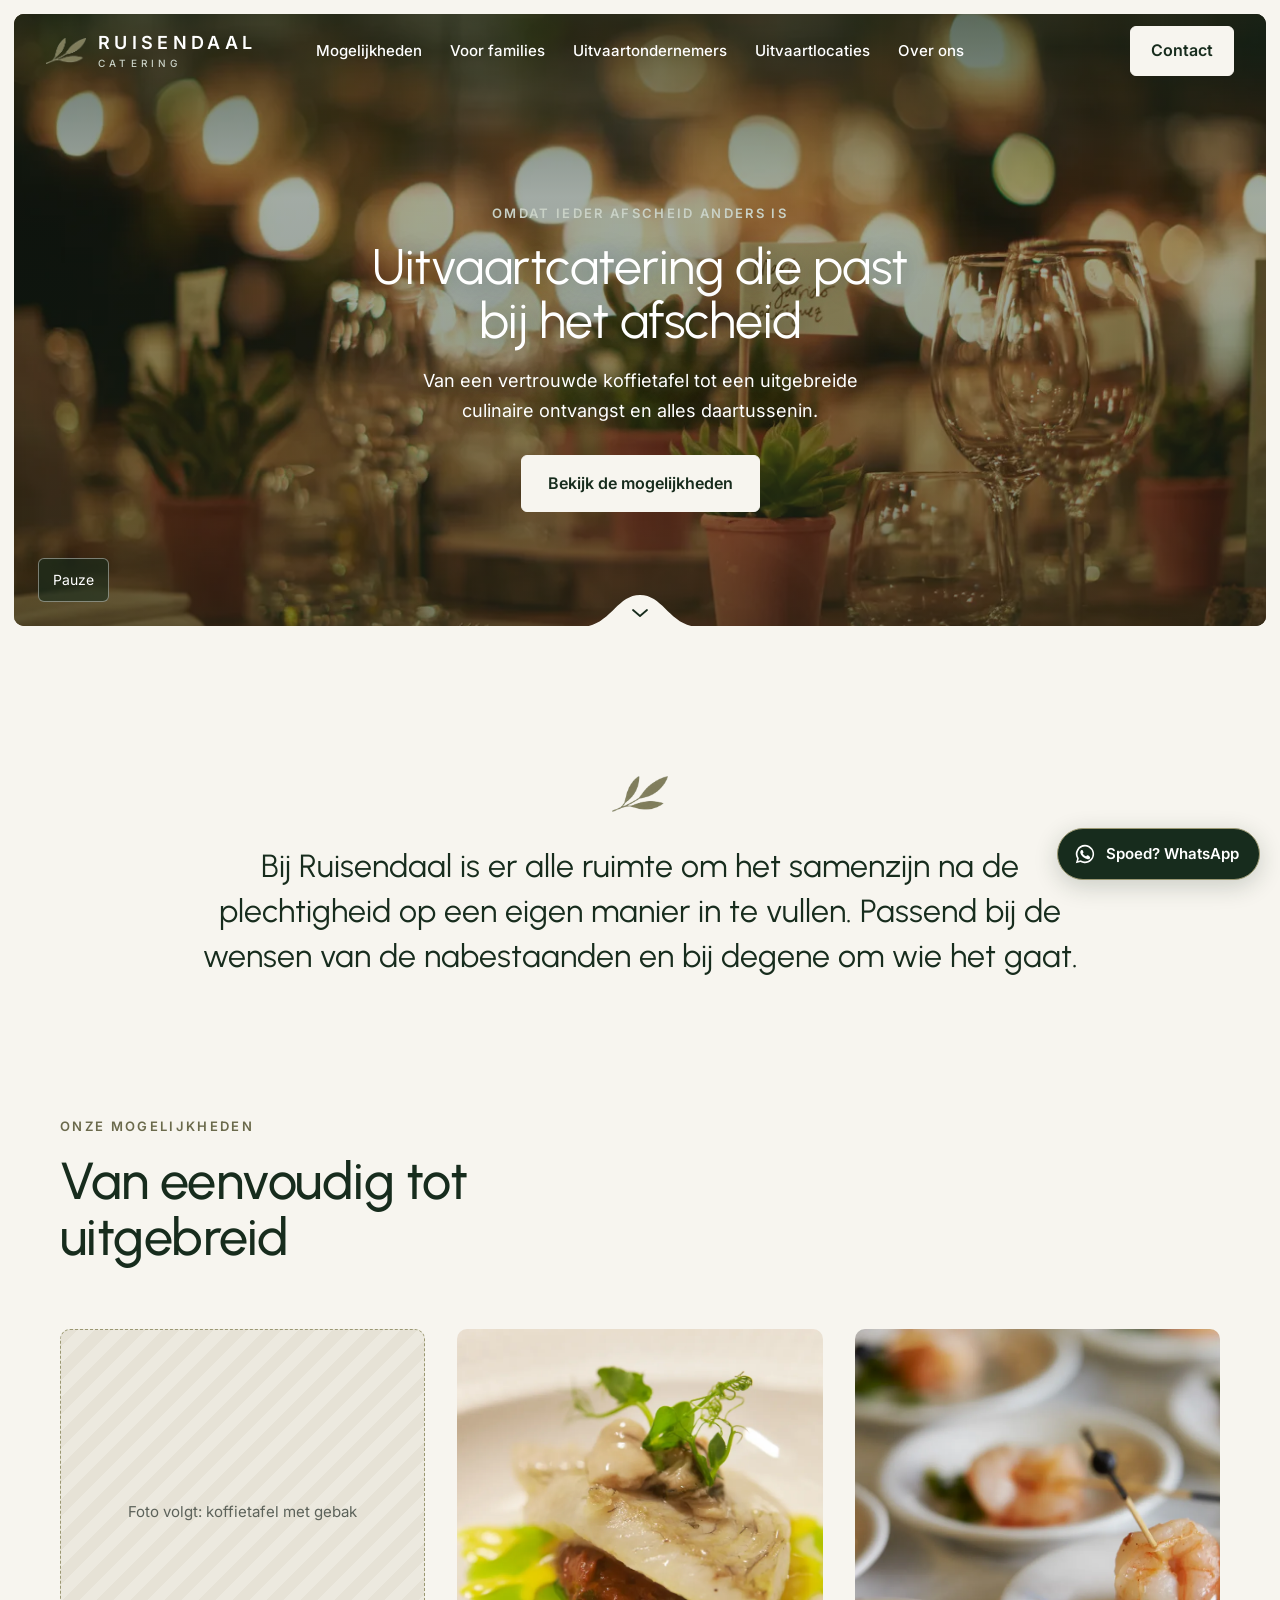
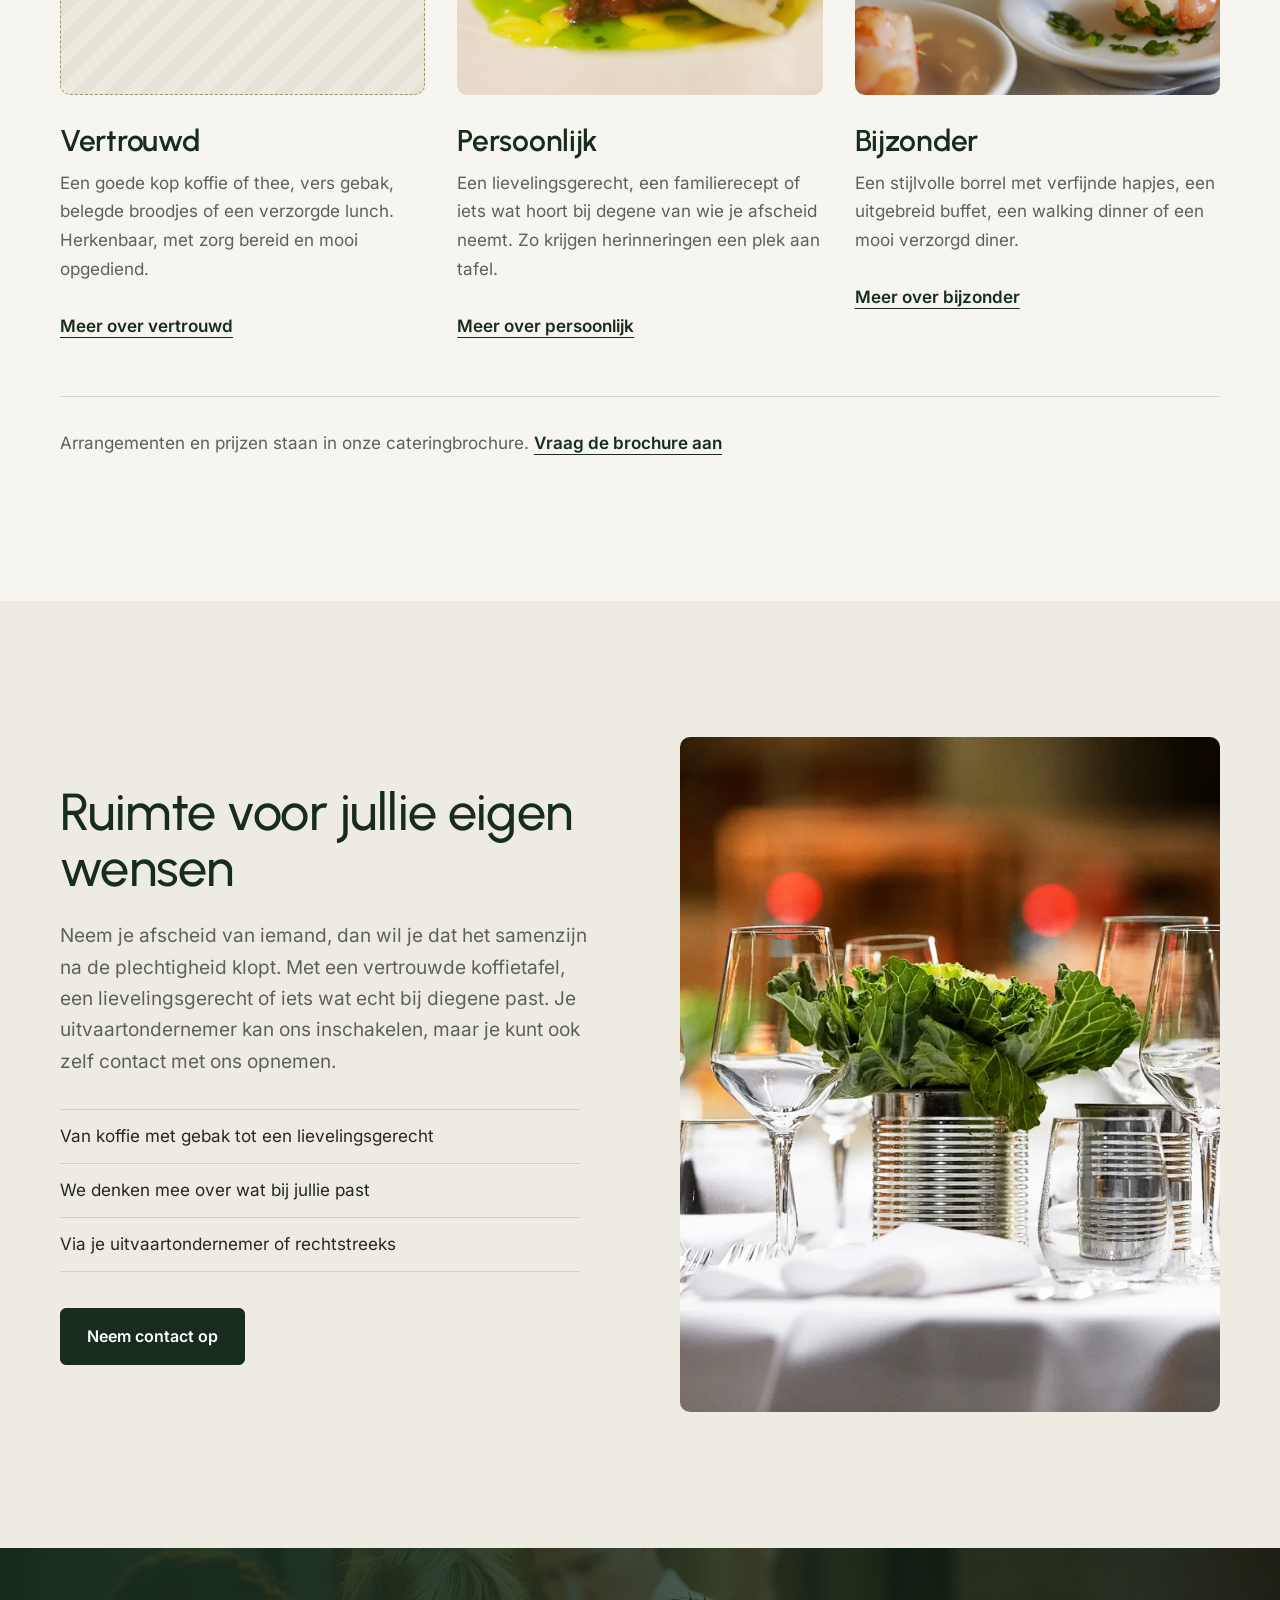
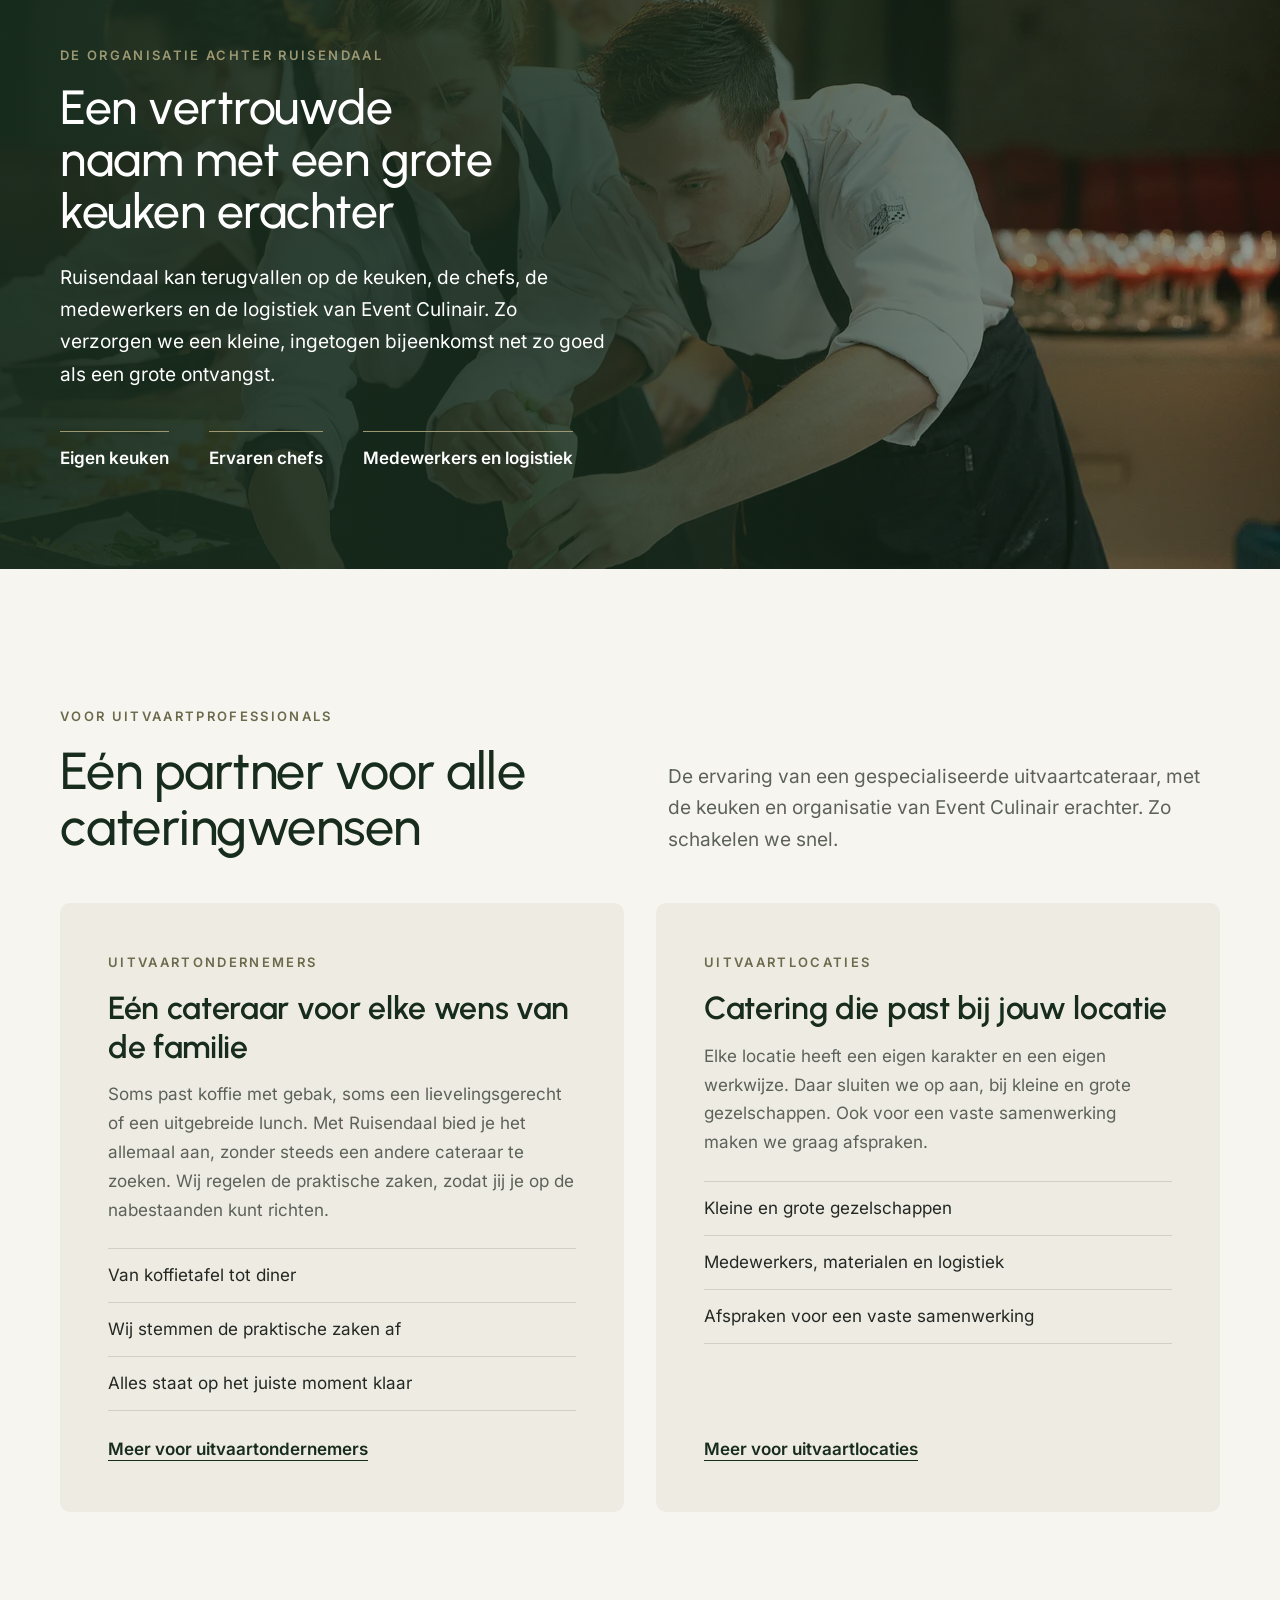
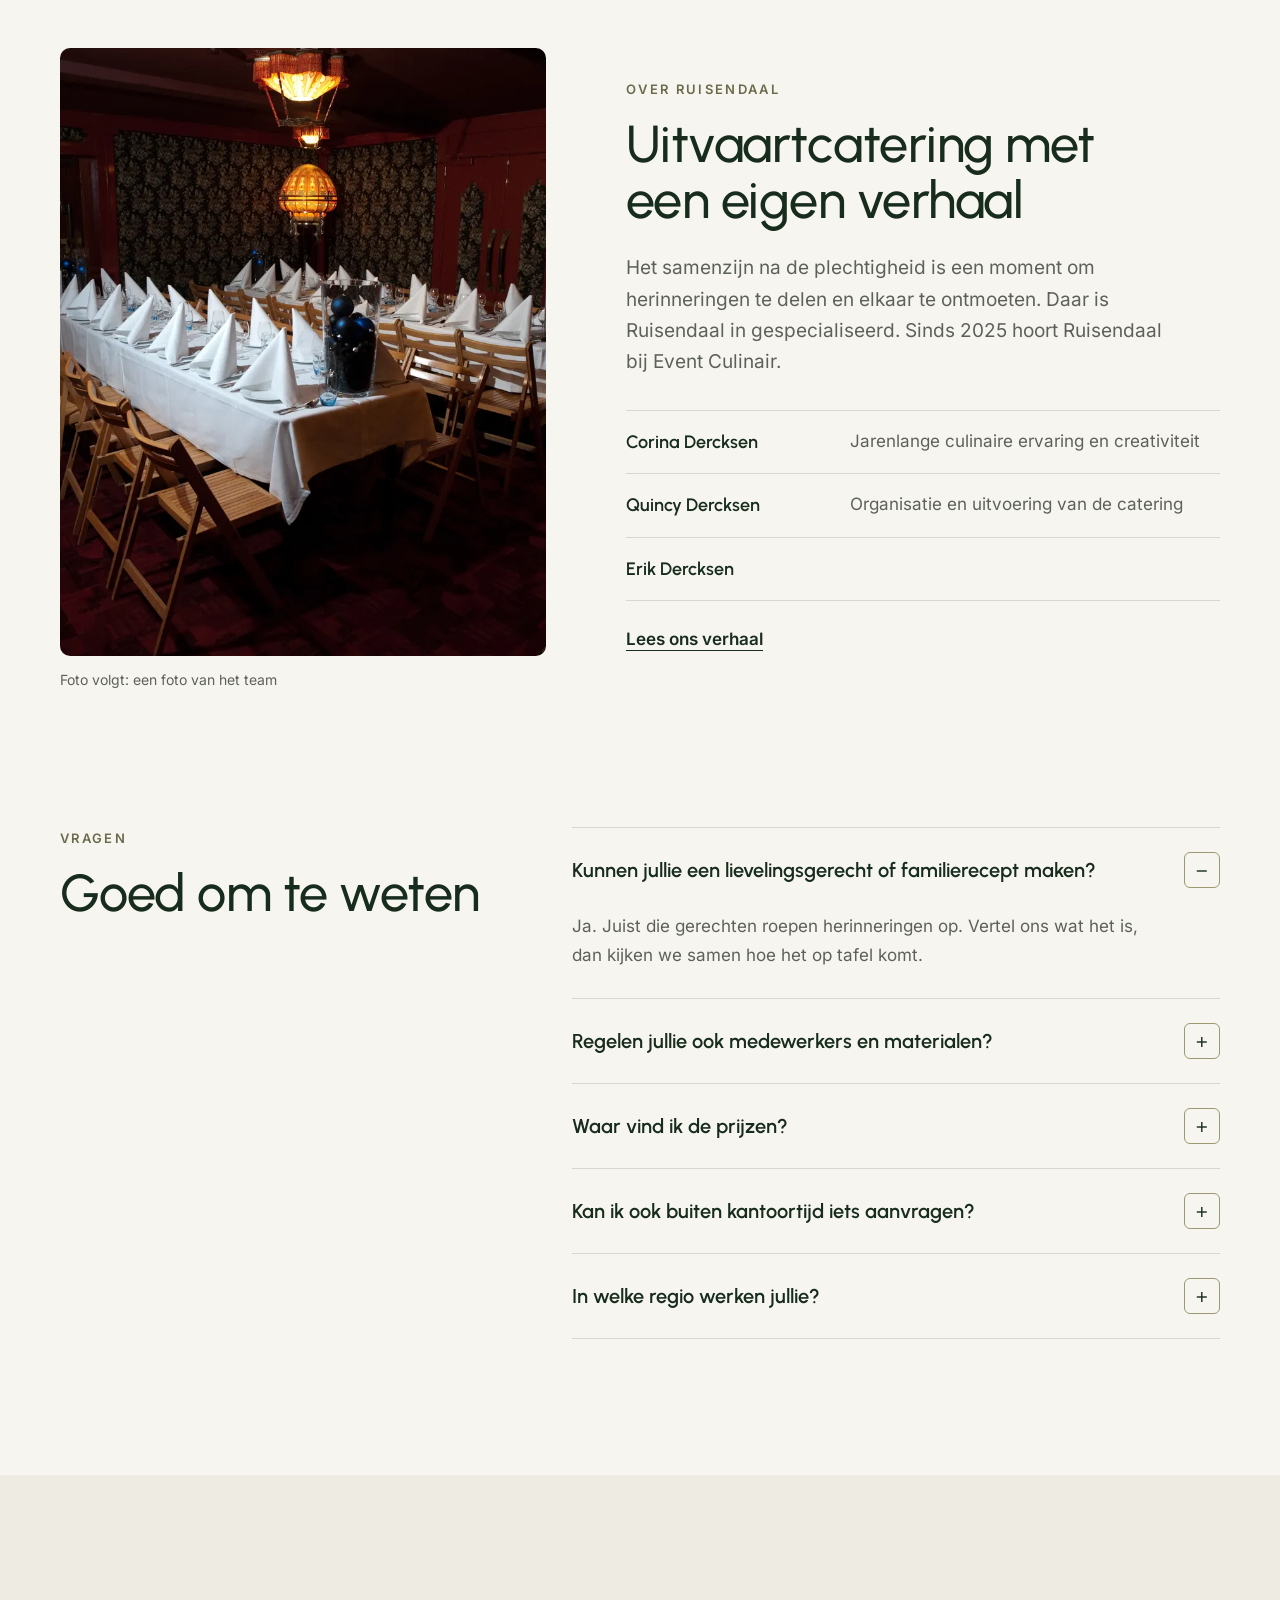
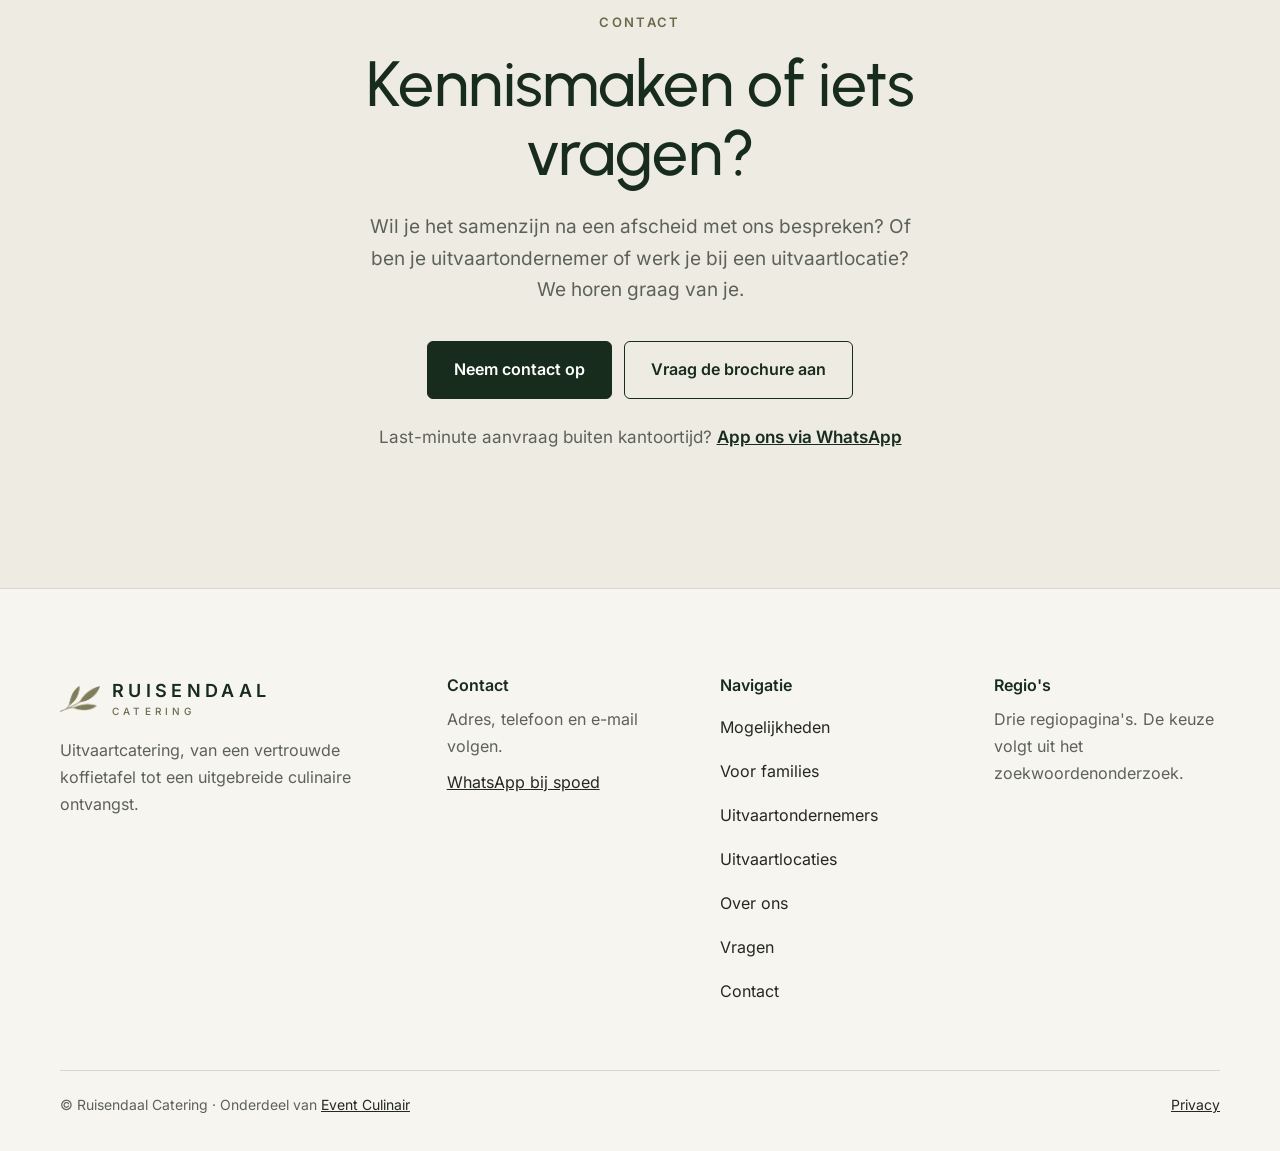
==== commit 4ceb4561: "Mockup bijgewerkt 2026-11-19 09:41" ====
--- a/variant-1.html
+++ b/variant-1.html
@@ -1 +1 @@
-<!DOCTYPE html><html lang="nl" data-kopletter="urbanist" data-groen="accent"><head><meta charset="utf-8"><meta name="viewport" content="width=device-width, initial-scale=1"><title>Uitvaartcatering voor elk afscheid | Ruisendaal Catering</title><meta name="description" content="Ruisendaal verzorgt uitvaartcatering, van een vertrouwde koffietafel tot een uitgebreide culinaire ontvangst. Voor uitvaartondernemers en uitvaartlocaties."><link rel="canonical" href="https://defdigital.github.io/ruisendaal-catering-mockup/variant-1"><meta name="robots" content="noindex, nofollow"><link rel="stylesheet" href="_astro/Home.Db2PkZA2.css"></head><body><a class="rd-skip" href="#inhoud">Naar de inhoud</a><header class="rd-nav" data-nav><div class="rd-nav_binnen"><a class="rd-logo" href="index.html" aria-label="Ruisendaal Catering, naar het overzicht van alle ontwerpen"><img class="rd-logo_takje" src="logo/takje-tijdelijk.png" alt="" width="342" height="221"><span class="rd-logo_woord"><span class="rd-logo_naam">RUISENDAAL</span><span class="rd-logo_sub">CATERING</span></span></a><nav class="rd-nav_menu" aria-label="Hoofdmenu"><ul class="rd-nav_links"><li><a class="rd-nav_link" href="#mogelijkheden">Mogelijkheden</a></li><li><a class="rd-nav_link" href="#uitvaartondernemers">Uitvaartondernemers</a></li><li><a class="rd-nav_link" href="#uitvaartlocaties">Uitvaartlocaties</a></li><li><a class="rd-nav_link" href="#over-ons">Over ons</a></li><li><a class="rd-nav_link" href="#vragen">Vragen</a></li></ul></nav><details class="rd-nav_mobiel"><summary class="rd-nav_knop">Menu</summary><ul class="rd-nav_mobiel-lijst"><li><a class="rd-nav_link" href="#mogelijkheden">Mogelijkheden</a></li><li><a class="rd-nav_link" href="#uitvaartondernemers">Uitvaartondernemers</a></li><li><a class="rd-nav_link" href="#uitvaartlocaties">Uitvaartlocaties</a></li><li><a class="rd-nav_link" href="#over-ons">Over ons</a></li><li><a class="rd-nav_link" href="#vragen">Vragen</a></li><li><a class="rd-nav_link" href="#contact">Contact</a></li></ul></details><a class="rd-knop rd-nav_contact" href="#contact">Contact</a></div></header><main id="inhoud"><section class="rd-hero" data-hero><div class="rd-hero_kader" data-slideshow aria-roledescription="slideshow" aria-label="Sfeerfoto's"><img class="rd-dia is-actief" src="foto/glazen-gedekte-tafel.webp" alt="Gedekte tafel met glazen en een plant in een zinken pot" width="1280" height="853" sizes="100vw" loading="eager" decoding="async"><img class="rd-dia" src="foto/tafel-kaarslicht.webp" alt="Gedekte tafels bij kaarslicht" width="1280" height="853" sizes="100vw" loading="lazy" decoding="async"><img class="rd-dia" src="foto/vis-fine-dining.webp" alt="Opgemaakt visgerecht op een wit bord" width="1280" height="853" sizes="100vw" loading="lazy" decoding="async"><div class="rd-hero_scherm"></div><div class="rd-hero_inhoud"><p class="rd-boventitel">Omdat ieder afscheid anders is</p><h1 class="rd-hero_titel">Uitvaartcatering die past bij het afscheid</h1><p class="rd-hero_intro">Van een vertrouwde koffietafel tot een uitgebreide culinaire ontvangst en alles daartussenin.</p><a class="rd-knop rd-knop--licht" href="#mogelijkheden">Bekijk de mogelijkheden</a></div><button class="rd-hero_pauze" type="button" data-slideshow-pauze hidden>Pauze</button><a class="rd-omlaag" href="#intro" aria-label="Naar beneden"><svg class="rd-omlaag_svg" viewBox="0 0 120 32" aria-hidden="true"><path class="rd-omlaag_vorm" d="M0 32 C30 32 36 0 60 0 C84 0 90 32 120 32 Z"></path><path class="rd-omlaag_pijl" d="M53 15 L60 21 L67 15"></path></svg></a></div></section><section class="rd-sectie rd-intro" id="intro" aria-label="Over het samenzijn"><div class="rd-container rd-intro_binnen"><img class="rd-intro_takje" src="logo/takje-tijdelijk.png" alt="" width="342" height="221" loading="lazy"><p class="rd-intro_tekst">Bij Ruisendaal is er alle ruimte om het samenzijn na de plechtigheid op een eigen manier in te vullen. Passend bij de wensen van de nabestaanden en bij degene om wie het gaat.</p></div></section><section class="rd-sectie" id="mogelijkheden" aria-labelledby="mogelijkheden-kop"><div class="rd-container"><div class="rd-kopblok"><p class="rd-boventitel">Onze mogelijkheden</p><h2 class="rd-sectietitel" id="mogelijkheden-kop">Van eenvoudig tot uitgebreid</h2></div><ul class="rd-mogelijkheden"><li class="rd-mogelijkheid"><div class="rd-mogelijkheid_foto mock-foto" role="img" aria-label="Foto volgt: koffietafel met gebak"><span>Foto volgt: koffietafel met gebak</span></div><h3 class="rd-mogelijkheid_titel">Vertrouwd</h3><p class="rd-mogelijkheid_tekst">Een goede kop koffie of thee, vers gebak, belegde broodjes of een verzorgde lunch. Herkenbaar, met zorg bereid en mooi opgediend.</p><a class="rd-tekstlink rd-mogelijkheid_knop" href="#mogelijkheden">Meer over vertrouwd</a></li><li class="rd-mogelijkheid"><img class="rd-mogelijkheid_foto" src="foto/vis-fine-dining.webp" alt="Opgemaakt visgerecht met groene saus op een wit bord" width="1280" height="853" sizes="(max-width: 767px) 100vw, (max-width: 991px) 50vw, 33vw" loading="lazy" decoding="async"><h3 class="rd-mogelijkheid_titel">Persoonlijk</h3><p class="rd-mogelijkheid_tekst">Een lievelingsgerecht, een familierecept of iets wat hoort bij degene van wie je afscheid neemt. Zo krijgen herinneringen een plek aan tafel.</p><a class="rd-tekstlink rd-mogelijkheid_knop" href="#mogelijkheden">Meer over persoonlijk</a></li><li class="rd-mogelijkheid"><img class="rd-mogelijkheid_foto" src="foto/garnalen-schaaltjes.webp" alt="Garnalen op prikkers in witte schaaltjes" width="1280" height="853" sizes="(max-width: 767px) 100vw, (max-width: 991px) 50vw, 33vw" loading="lazy" decoding="async"><h3 class="rd-mogelijkheid_titel">Bijzonder</h3><p class="rd-mogelijkheid_tekst">Een stijlvolle borrel met verfijnde hapjes, een uitgebreid buffet, een walking dinner of een mooi verzorgd diner.</p><a class="rd-tekstlink rd-mogelijkheid_knop" href="#mogelijkheden">Meer over bijzonder</a></li></ul><p class="rd-mogelijkheden_noot">Arrangementen en prijzen staan in onze cateringbrochure. <a class="rd-tekstlink" href="#contact">Vraag de brochure aan</a></p></div></section><section class="rd-sectie rd-professionals" id="professionals" aria-labelledby="professionals-kop"><div class="rd-container"><div class="rd-professionals_kop"><div><p class="rd-boventitel">Voor uitvaartprofessionals</p><h2 class="rd-sectietitel" id="professionals-kop">Eén partner voor alle cateringwensen</h2></div><p class="rd-lead">De ervaring van een gespecialiseerde uitvaartcateraar, met de keuken en organisatie van Event Culinair erachter. Zo schakelen we snel.</p></div><div class="rd-professionals_kaarten"><article class="rd-doelgroep" id="uitvaartondernemers"><p class="rd-boventitel">Uitvaartondernemers</p><h3 class="rd-doelgroep_kop">Eén cateraar voor elke wens van de familie</h3><p class="rd-doelgroep_tekst">Soms past koffie met gebak, soms een lievelingsgerecht of een uitgebreide lunch. Met Ruisendaal bied je het allemaal aan, zonder steeds een andere cateraar te zoeken. Wij regelen de praktische zaken, zodat jij je op de nabestaanden kunt richten.</p><ul class="rd-doelgroep_lijst"><li>Van koffietafel tot diner</li><li>Wij stemmen de praktische zaken af</li><li>Alles staat op het juiste moment klaar</li></ul><a class="rd-tekstlink" href="#contact">Meer voor uitvaartondernemers</a></article><article class="rd-doelgroep" id="uitvaartlocaties"><p class="rd-boventitel">Uitvaartlocaties</p><h3 class="rd-doelgroep_kop">Catering die past bij jouw locatie</h3><p class="rd-doelgroep_tekst">Elke locatie heeft een eigen karakter en een eigen werkwijze. Daar sluiten we op aan, bij kleine en grote gezelschappen. Ook voor een vaste samenwerking maken we graag afspraken.</p><ul class="rd-doelgroep_lijst"><li>Kleine en grote gezelschappen</li><li>Medewerkers, materialen en logistiek</li><li>Afspraken voor een vaste samenwerking</li></ul><a class="rd-tekstlink" href="#contact">Meer voor uitvaartlocaties</a></article></div></div></section><section class="rd-band" aria-labelledby="organisatie-kop"><img class="rd-band_foto" src="foto/koks-opmaken-2.webp" alt width="1280" height="853" sizes="100vw" loading="lazy" decoding="async"><div class="rd-band_scherm"></div><div class="rd-container rd-band_inhoud"><p class="rd-boventitel">De organisatie achter Ruisendaal</p><h2 class="rd-band_titel" id="organisatie-kop">Een vertrouwde naam met een grote keuken erachter</h2><p class="rd-band_tekst">Ruisendaal kan terugvallen op de keuken, de chefs, de medewerkers en de logistiek van Event Culinair. Zo verzorgen we een kleine, ingetogen bijeenkomst net zo goed als een grote ontvangst.</p><ul class="rd-band_feiten"><li>Eigen keuken</li><li>Ervaren chefs</li><li>Medewerkers en logistiek</li></ul></div></section><section class="rd-sectie rd-over" id="over-ons" aria-labelledby="over-kop"><div class="rd-container rd-over_raster"><figure class="rd-over_figuur"><img class="rd-over_foto" src="foto/private-dining-tafel.webp" alt="Lange gedekte tafel met witte servetten in een sfeervolle zaal" width="1280" height="853" sizes="(max-width: 991px) 100vw, 45vw" loading="lazy" decoding="async"><figcaption class="rd-over_bijschrift">Foto volgt: een foto van het team</figcaption></figure><div class="rd-over_tekst"><p class="rd-boventitel">Over Ruisendaal</p><h2 class="rd-sectietitel" id="over-kop">Uitvaartcatering met een eigen verhaal</h2><p class="rd-lead">Het samenzijn na de plechtigheid is een moment om herinneringen te delen en elkaar te ontmoeten. Daar is Ruisendaal in gespecialiseerd. Sinds 2025 hoort Ruisendaal bij Event Culinair.</p><ul class="rd-mensen"><li class="rd-mens"><span class="rd-mens_naam">Corina Dercksen</span><span class="rd-mens_rol">Jarenlange culinaire ervaring en creativiteit</span></li><li class="rd-mens"><span class="rd-mens_naam">Quincy Dercksen</span><span class="rd-mens_rol">Organisatie en uitvoering van de catering</span></li><li class="rd-mens"><span class="rd-mens_naam">Erik Dercksen</span></li></ul><a class="rd-tekstlink" href="#over-ons">Lees ons verhaal</a></div></div></section><section class="rd-sectie" id="vragen" aria-labelledby="vragen-kop"><div class="rd-container rd-vragen_raster"><div><p class="rd-boventitel">Vragen</p><h2 class="rd-sectietitel" id="vragen-kop">Goed om te weten</h2></div><div class="rd-vragen"><details class="rd-vraag" open><summary class="rd-vraag_vraag">Kunnen jullie een lievelingsgerecht of familierecept maken?</summary><p class="rd-vraag_antwoord">Ja. Juist die gerechten roepen herinneringen op. Vertel ons wat het is, dan kijken we samen hoe het op tafel komt.</p></details><details class="rd-vraag"><summary class="rd-vraag_vraag">Regelen jullie ook medewerkers en materialen?</summary><p class="rd-vraag_antwoord">Ja. Naast eten en drinken verzorgen we ook de medewerkers, de materialen en de logistiek.</p></details><details class="rd-vraag"><summary class="rd-vraag_vraag">Waar vind ik de prijzen?</summary><p class="rd-vraag_antwoord">Arrangementen en prijzen staan in onze cateringbrochure. Vraag hem aan, dan sturen we hem je toe.</p></details><details class="rd-vraag"><summary class="rd-vraag_vraag">Kan ik ook buiten kantoortijd iets aanvragen?</summary><p class="rd-vraag_antwoord">Ja. Voor een last-minute aanvraag buiten kantoortijd kun je ons appen via WhatsApp.</p></details><details class="rd-vraag"><summary class="rd-vraag_vraag">In welke regio werken jullie?</summary><p class="rd-vraag_antwoord">Van het Gooi tot Bloemendaal. Ook in de Bollenstreek.</p></details></div></div></section><section class="rd-afsluiter" id="contact" aria-labelledby="contact-kop"><div class="rd-container rd-afsluiter_binnen"><p class="rd-boventitel">Contact</p><h2 class="rd-afsluiter_titel" id="contact-kop">Kennismaken?</h2><p class="rd-lead">Ben je uitvaartondernemer of werk je bij een uitvaartlocatie? We maken graag kennis en bespreken wat Ruisendaal voor jou en je gasten kan betekenen.</p><div class="rd-knoppen"><a class="rd-knop" href="#contact">Neem contact op</a><a class="rd-knop rd-knop--lijn" href="#contact">Vraag de brochure aan</a></div><p class="rd-afsluiter_spoed">Last-minute aanvraag buiten kantoortijd? <a href="#contact">App ons via WhatsApp</a></p></div></section></main><footer class="rd-footer"><div class="rd-container rd-footer_raster"><div><a class="rd-logo" href="#inhoud" aria-label="Ruisendaal Catering, naar boven"><img class="rd-logo_takje" src="logo/takje-tijdelijk.png" alt="" width="342" height="221"><span class="rd-logo_woord"><span class="rd-logo_naam">RUISENDAAL</span><span class="rd-logo_sub">CATERING</span></span></a><p class="rd-footer_tekst">Uitvaartcatering, van een vertrouwde koffietafel tot een uitgebreide culinaire ontvangst.</p></div><div><h2 class="rd-footer_kop">Contact</h2><p class="rd-footer_tekst">Adres, telefoon en e-mail volgen.</p><a href="#contact">WhatsApp bij spoed</a></div><div><h2 class="rd-footer_kop">Navigatie</h2><ul class="rd-footer_lijst"><li><a href="#mogelijkheden">Mogelijkheden</a></li><li><a href="#uitvaartondernemers">Uitvaartondernemers</a></li><li><a href="#uitvaartlocaties">Uitvaartlocaties</a></li><li><a href="#over-ons">Over ons</a></li><li><a href="#vragen">Vragen</a></li><li><a href="#contact">Contact</a></li></ul></div><div><h2 class="rd-footer_kop">Regio's</h2><p class="rd-footer_tekst">Drie regiopagina's. De keuze volgt uit het zoekwoordenonderzoek.</p></div></div><div class="rd-container"><div class="rd-footer_onder"><p>© Ruisendaal Catering · Onderdeel van <a href="https://www.eventculinair.nl">Event Culinair</a></p><p><a href="#inhoud">Privacy</a></p></div></div></footer><!-- Vast rechtsonder. Nummer van Erik volgt, tot dan naar het contactblok. --><a class="rd-spoed" href="#contact" aria-label="Spoedaanvraag via WhatsApp"><svg class="rd-spoed_icoon" viewBox="0 0 24 24" aria-hidden="true"><path d="M12 2a10 10 0 0 0-8.6 15.1L2 22l5-1.3A10 10 0 1 0 12 2Zm0 18.2a8.2 8.2 0 0 1-4.2-1.2l-.3-.2-3 .8.8-2.9-.2-.3A8.2 8.2 0 1 1 12 20.2Zm4.5-6.1c-.2-.1-1.5-.7-1.7-.8-.2-.1-.4-.1-.6.1l-.8 1c-.1.2-.3.2-.5.1a6.7 6.7 0 0 1-3.3-2.9c-.2-.4.2-.4.7-1.3.1-.2 0-.3 0-.4l-.8-1.8c-.2-.5-.4-.4-.6-.4h-.5a1 1 0 0 0-.7.3 3 3 0 0 0-.9 2.2 5.2 5.2 0 0 0 1.1 2.8 11.9 11.9 0 0 0 4.6 4c1.7.7 2.4.8 3.2.7.5-.1 1.5-.6 1.7-1.2.2-.6.2-1.1.2-1.2l-.5-.3Z"></path></svg><span>Spoed<span class="rd-spoed_tekst-lang">? WhatsApp</span></span></a><script type="module">var e=!window.matchMedia(`(prefers-reduced-motion: reduce)`).matches,t=document.querySelector(`[data-nav]`),n=document.querySelector(`[data-hero]`);if(t&&n){let e=()=>t.classList.toggle(`rd-nav--transparant`,window.scrollY<n.offsetHeight-t.offsetHeight);e(),window.addEventListener(`scroll`,e,{passive:!0}),window.addEventListener(`resize`,e)}var r=document.querySelector(`[data-slideshow]`);if(r){let t=[...r.querySelectorAll(`.rd-dia`)],n=r.querySelector(`[data-slideshow-pauze]`),i=0,a=e,o=()=>{n&&(n.textContent=a?`Pauze`:`Afspelen`,n.setAttribute(`aria-pressed`,String(!a)))};n&&t.length>1&&(n.hidden=!1,o(),n.addEventListener(`click`,()=>{a=!a,o()})),setInterval(()=>{!a||t.length<2||(t[i].classList.remove(`is-actief`),i=(i+1)%t.length,t[i].classList.add(`is-actief`))},6e3)}</script></body></html>+<!DOCTYPE html><html lang="nl" data-kopletter="urbanist" data-groen="accent"><head><meta charset="utf-8"><meta name="viewport" content="width=device-width, initial-scale=1"><title>Uitvaartcatering voor elk afscheid | Ruisendaal Catering</title><meta name="description" content="Ruisendaal verzorgt uitvaartcatering, van een vertrouwde koffietafel tot een uitgebreide culinaire ontvangst. Voor uitvaartondernemers en uitvaartlocaties."><link rel="canonical" href="https://defdigital.github.io/ruisendaal-catering-mockup/variant-1"><meta name="robots" content="noindex, nofollow"><link rel="stylesheet" href="_astro/Home.-BUL3efk.css"></head><body><a class="rd-skip" href="#inhoud">Naar de inhoud</a><header class="rd-nav" data-nav><div class="rd-nav_binnen"><a class="rd-logo" href="index.html" aria-label="Ruisendaal Catering, naar het overzicht van alle ontwerpen"><img class="rd-logo_takje" src="logo/takje-tijdelijk.png" alt="" width="342" height="221"><span class="rd-logo_woord"><span class="rd-logo_naam">RUISENDAAL</span><span class="rd-logo_sub">CATERING</span></span></a><nav class="rd-nav_menu" aria-label="Hoofdmenu"><ul class="rd-nav_links"><li><a class="rd-nav_link" href="#mogelijkheden">Mogelijkheden</a></li><li><a class="rd-nav_link" href="#families">Voor families</a></li><li><a class="rd-nav_link" href="#uitvaartondernemers">Uitvaartondernemers</a></li><li><a class="rd-nav_link" href="#uitvaartlocaties">Uitvaartlocaties</a></li><li><a class="rd-nav_link" href="#over-ons">Over ons</a></li></ul></nav><details class="rd-nav_mobiel"><summary class="rd-nav_knop">Menu</summary><ul class="rd-nav_mobiel-lijst"><li><a class="rd-nav_link" href="#mogelijkheden">Mogelijkheden</a></li><li><a class="rd-nav_link" href="#families">Voor families</a></li><li><a class="rd-nav_link" href="#uitvaartondernemers">Uitvaartondernemers</a></li><li><a class="rd-nav_link" href="#uitvaartlocaties">Uitvaartlocaties</a></li><li><a class="rd-nav_link" href="#over-ons">Over ons</a></li><li><a class="rd-nav_link" href="#contact">Contact</a></li></ul></details><a class="rd-knop rd-nav_contact" href="#contact">Contact</a></div></header><main id="inhoud"><section class="rd-hero" data-hero><div class="rd-hero_kader" data-slideshow aria-roledescription="slideshow" aria-label="Sfeerfoto's"><img class="rd-dia is-actief" src="foto/tafel-kaarslicht.webp" alt="Gedekte tafels bij kaarslicht" width="1280" height="853" sizes="100vw" loading="eager" decoding="async"><img class="rd-dia" src="foto/glazen-gedekte-tafel.webp" alt="Gedekte tafel met glazen en een plant in een zinken pot" width="1280" height="853" sizes="100vw" loading="lazy" decoding="async"><img class="rd-dia" src="foto/vis-fine-dining.webp" alt="Opgemaakt visgerecht op een wit bord" width="1280" height="853" sizes="100vw" loading="lazy" decoding="async"><div class="rd-hero_scherm"></div><div class="rd-hero_inhoud"><p class="rd-boventitel">Omdat ieder afscheid anders is</p><h1 class="rd-hero_titel">Uitvaartcatering die past bij het afscheid</h1><p class="rd-hero_intro">Van een vertrouwde koffietafel tot een uitgebreide culinaire ontvangst en alles daartussenin.</p><a class="rd-knop rd-knop--licht" href="#mogelijkheden">Bekijk de mogelijkheden</a></div><button class="rd-hero_pauze" type="button" data-slideshow-pauze hidden>Pauze</button><a class="rd-omlaag" href="#intro" aria-label="Naar beneden"><svg class="rd-omlaag_svg" viewBox="0 0 120 32" aria-hidden="true"><path class="rd-omlaag_vorm" d="M0 32 C30 32 36 0 60 0 C84 0 90 32 120 32 Z"></path><path class="rd-omlaag_pijl" d="M53 15 L60 21 L67 15"></path></svg></a></div></section><section class="rd-sectie rd-intro" id="intro" aria-label="Over het samenzijn"><div class="rd-container rd-intro_binnen"><img class="rd-intro_takje" src="logo/takje-tijdelijk.png" alt="" width="342" height="221" loading="lazy"><p class="rd-intro_tekst">Bij Ruisendaal is er alle ruimte om het samenzijn na de plechtigheid op een eigen manier in te vullen. Passend bij de wensen van de nabestaanden en bij degene om wie het gaat.</p></div></section><section class="rd-sectie" id="mogelijkheden" aria-labelledby="mogelijkheden-kop"><div class="rd-container"><div class="rd-kopblok"><p class="rd-boventitel">Onze mogelijkheden</p><h2 class="rd-sectietitel" id="mogelijkheden-kop">Van eenvoudig tot uitgebreid</h2></div><ul class="rd-mogelijkheden"><li class="rd-mogelijkheid"><div class="rd-mogelijkheid_foto mock-foto" role="img" aria-label="Foto volgt: koffietafel met gebak"><span>Foto volgt: koffietafel met gebak</span></div><h3 class="rd-mogelijkheid_titel">Vertrouwd</h3><p class="rd-mogelijkheid_tekst">Een goede kop koffie of thee, vers gebak, belegde broodjes of een verzorgde lunch. Herkenbaar, met zorg bereid en mooi opgediend.</p><a class="rd-tekstlink rd-mogelijkheid_knop" href="#mogelijkheden">Meer over vertrouwd</a></li><li class="rd-mogelijkheid"><img class="rd-mogelijkheid_foto" src="foto/vis-fine-dining.webp" alt="Opgemaakt visgerecht met groene saus op een wit bord" width="1280" height="853" sizes="(max-width: 767px) 100vw, (max-width: 991px) 50vw, 33vw" loading="lazy" decoding="async"><h3 class="rd-mogelijkheid_titel">Persoonlijk</h3><p class="rd-mogelijkheid_tekst">Een lievelingsgerecht, een familierecept of iets wat hoort bij degene van wie je afscheid neemt. Zo krijgen herinneringen een plek aan tafel.</p><a class="rd-tekstlink rd-mogelijkheid_knop" href="#mogelijkheden">Meer over persoonlijk</a></li><li class="rd-mogelijkheid"><img class="rd-mogelijkheid_foto" src="foto/garnalen-schaaltjes.webp" alt="Garnalen op prikkers in witte schaaltjes" width="1280" height="853" sizes="(max-width: 767px) 100vw, (max-width: 991px) 50vw, 33vw" loading="lazy" decoding="async"><h3 class="rd-mogelijkheid_titel">Bijzonder</h3><p class="rd-mogelijkheid_tekst">Een stijlvolle borrel met verfijnde hapjes, een uitgebreid buffet, een walking dinner of een mooi verzorgd diner.</p><a class="rd-tekstlink rd-mogelijkheid_knop" href="#mogelijkheden">Meer over bijzonder</a></li></ul><p class="rd-mogelijkheden_noot">Arrangementen en prijzen staan in onze cateringbrochure. <a class="rd-tekstlink" href="#contact">Vraag de brochure aan</a></p></div></section><section class="rd-families" id="families" aria-labelledby="families-kop"><div class="rd-container rd-families_raster"><div class="rd-families_tekst"><h2 class="rd-sectietitel" id="families-kop">Ruimte voor jullie eigen wensen</h2><p class="rd-lead">Neem je afscheid van iemand, dan wil je dat het samenzijn na de plechtigheid klopt. Met een vertrouwde koffietafel, een lievelingsgerecht of iets wat echt bij diegene past. Je uitvaartondernemer kan ons inschakelen, maar je kunt ook zelf contact met ons opnemen.</p><ul class="rd-doelgroep_lijst"><li>Van koffie met gebak tot een lievelingsgerecht</li><li>We denken mee over wat bij jullie past</li><li>Via je uitvaartondernemer of rechtstreeks</li></ul><a class="rd-knop rd-families_knop" href="#contact">Neem contact op</a></div><img class="rd-families_foto" src="foto/glazen-gedekte-tafel.webp" alt="Gedekte tafel met glazen en een plant in een zinken pot" width="1280" height="853" sizes="(max-width: 991px) 100vw, 50vw" loading="lazy" decoding="async"></div></section><section class="rd-band rd-band--aansluitend" aria-labelledby="organisatie-kop"><img class="rd-band_foto" src="foto/koks-opmaken-2.webp" alt width="1280" height="853" sizes="100vw" loading="lazy" decoding="async"><div class="rd-band_scherm"></div><div class="rd-container rd-band_inhoud"><p class="rd-boventitel">De organisatie achter Ruisendaal</p><h2 class="rd-band_titel" id="organisatie-kop">Een vertrouwde naam met een grote keuken erachter</h2><p class="rd-band_tekst">Ruisendaal kan terugvallen op de keuken, de chefs, de medewerkers en de logistiek van Event Culinair. Zo verzorgen we een kleine, ingetogen bijeenkomst net zo goed als een grote ontvangst.</p><ul class="rd-band_feiten"><li>Eigen keuken</li><li>Ervaren chefs</li><li>Medewerkers en logistiek</li></ul></div></section><section class="rd-sectie rd-professionals" id="professionals" aria-labelledby="professionals-kop"><div class="rd-container"><div class="rd-professionals_kop"><div><p class="rd-boventitel">Voor uitvaartprofessionals</p><h2 class="rd-sectietitel" id="professionals-kop">Eén partner voor alle cateringwensen</h2></div><p class="rd-lead">De ervaring van een gespecialiseerde uitvaartcateraar, met de keuken en organisatie van Event Culinair erachter. Zo schakelen we snel.</p></div><div class="rd-professionals_kaarten"><article class="rd-doelgroep" id="uitvaartondernemers"><p class="rd-boventitel">Uitvaartondernemers</p><h3 class="rd-doelgroep_kop">Eén cateraar voor elke wens van de familie</h3><p class="rd-doelgroep_tekst">Soms past koffie met gebak, soms een lievelingsgerecht of een uitgebreide lunch. Met Ruisendaal bied je het allemaal aan, zonder steeds een andere cateraar te zoeken. Wij regelen de praktische zaken, zodat jij je op de nabestaanden kunt richten.</p><ul class="rd-doelgroep_lijst"><li>Van koffietafel tot diner</li><li>Wij stemmen de praktische zaken af</li><li>Alles staat op het juiste moment klaar</li></ul><a class="rd-tekstlink" href="#contact">Meer voor uitvaartondernemers</a></article><article class="rd-doelgroep" id="uitvaartlocaties"><p class="rd-boventitel">Uitvaartlocaties</p><h3 class="rd-doelgroep_kop">Catering die past bij jouw locatie</h3><p class="rd-doelgroep_tekst">Elke locatie heeft een eigen karakter en een eigen werkwijze. Daar sluiten we op aan, bij kleine en grote gezelschappen. Ook voor een vaste samenwerking maken we graag afspraken.</p><ul class="rd-doelgroep_lijst"><li>Kleine en grote gezelschappen</li><li>Medewerkers, materialen en logistiek</li><li>Afspraken voor een vaste samenwerking</li></ul><a class="rd-tekstlink" href="#contact">Meer voor uitvaartlocaties</a></article></div></div></section><section class="rd-sectie rd-over" id="over-ons" aria-labelledby="over-kop"><div class="rd-container rd-over_raster"><figure class="rd-over_figuur"><img class="rd-over_foto" src="foto/private-dining-tafel.webp" alt="Lange gedekte tafel met witte servetten in een sfeervolle zaal" width="1280" height="853" sizes="(max-width: 991px) 100vw, 45vw" loading="lazy" decoding="async"><figcaption class="rd-over_bijschrift">Foto volgt: een foto van het team</figcaption></figure><div class="rd-over_tekst"><p class="rd-boventitel">Over Ruisendaal</p><h2 class="rd-sectietitel" id="over-kop">Uitvaartcatering met een eigen verhaal</h2><p class="rd-lead">Het samenzijn na de plechtigheid is een moment om herinneringen te delen en elkaar te ontmoeten. Daar is Ruisendaal in gespecialiseerd. Sinds 2025 hoort Ruisendaal bij Event Culinair.</p><ul class="rd-mensen"><li class="rd-mens"><span class="rd-mens_naam">Corina Dercksen</span><span class="rd-mens_rol">Jarenlange culinaire ervaring en creativiteit</span></li><li class="rd-mens"><span class="rd-mens_naam">Quincy Dercksen</span><span class="rd-mens_rol">Organisatie en uitvoering van de catering</span></li><li class="rd-mens"><span class="rd-mens_naam">Erik Dercksen</span></li></ul><a class="rd-tekstlink" href="#over-ons">Lees ons verhaal</a></div></div></section><section class="rd-sectie" id="vragen" aria-labelledby="vragen-kop"><div class="rd-container rd-vragen_raster"><div><p class="rd-boventitel">Vragen</p><h2 class="rd-sectietitel" id="vragen-kop">Goed om te weten</h2></div><div class="rd-vragen"><details class="rd-vraag" open><summary class="rd-vraag_vraag">Kunnen jullie een lievelingsgerecht of familierecept maken?</summary><p class="rd-vraag_antwoord">Ja. Juist die gerechten roepen herinneringen op. Vertel ons wat het is, dan kijken we samen hoe het op tafel komt.</p></details><details class="rd-vraag"><summary class="rd-vraag_vraag">Regelen jullie ook medewerkers en materialen?</summary><p class="rd-vraag_antwoord">Ja. Naast eten en drinken verzorgen we ook de medewerkers, de materialen en de logistiek.</p></details><details class="rd-vraag"><summary class="rd-vraag_vraag">Waar vind ik de prijzen?</summary><p class="rd-vraag_antwoord">Arrangementen en prijzen staan in onze cateringbrochure. Vraag hem aan, dan sturen we hem je toe.</p></details><details class="rd-vraag"><summary class="rd-vraag_vraag">Kan ik ook buiten kantoortijd iets aanvragen?</summary><p class="rd-vraag_antwoord">Ja. Voor een last-minute aanvraag buiten kantoortijd kun je ons appen via WhatsApp.</p></details><details class="rd-vraag"><summary class="rd-vraag_vraag">In welke regio werken jullie?</summary><p class="rd-vraag_antwoord">Van het Gooi tot Bloemendaal. Ook in de Bollenstreek.</p></details></div></div></section><section class="rd-afsluiter" id="contact" aria-labelledby="contact-kop"><div class="rd-container rd-afsluiter_binnen"><p class="rd-boventitel">Contact</p><h2 class="rd-afsluiter_titel" id="contact-kop">Kennismaken of iets vragen?</h2><p class="rd-lead">Wil je het samenzijn na een afscheid met ons bespreken? Of ben je uitvaartondernemer of werk je bij een uitvaartlocatie? We horen graag van je.</p><div class="rd-knoppen"><a class="rd-knop" href="#contact">Neem contact op</a><a class="rd-knop rd-knop--lijn" href="#contact">Vraag de brochure aan</a></div><p class="rd-afsluiter_spoed">Last-minute aanvraag buiten kantoortijd? <a href="#contact">App ons via WhatsApp</a></p></div></section></main><footer class="rd-footer"><div class="rd-container rd-footer_raster"><div><a class="rd-logo" href="#inhoud" aria-label="Ruisendaal Catering, naar boven"><img class="rd-logo_takje" src="logo/takje-tijdelijk.png" alt="" width="342" height="221"><span class="rd-logo_woord"><span class="rd-logo_naam">RUISENDAAL</span><span class="rd-logo_sub">CATERING</span></span></a><p class="rd-footer_tekst">Uitvaartcatering, van een vertrouwde koffietafel tot een uitgebreide culinaire ontvangst.</p></div><div><h2 class="rd-footer_kop">Contact</h2><p class="rd-footer_tekst">Adres, telefoon en e-mail volgen.</p><a href="#contact">WhatsApp bij spoed</a></div><div><h2 class="rd-footer_kop">Navigatie</h2><ul class="rd-footer_lijst"><li><a href="#mogelijkheden">Mogelijkheden</a></li><li><a href="#families">Voor families</a></li><li><a href="#uitvaartondernemers">Uitvaartondernemers</a></li><li><a href="#uitvaartlocaties">Uitvaartlocaties</a></li><li><a href="#over-ons">Over ons</a></li><li><a href="#vragen">Vragen</a></li><li><a href="#contact">Contact</a></li></ul></div><div><h2 class="rd-footer_kop">Regio's</h2><p class="rd-footer_tekst">Drie regiopagina's. De keuze volgt uit het zoekwoordenonderzoek.</p></div></div><div class="rd-container"><div class="rd-footer_onder"><p>© Ruisendaal Catering · Onderdeel van <a href="https://www.eventculinair.nl">Event Culinair</a></p><p><a href="#inhoud">Privacy</a></p></div></div></footer><!-- Vast rechtsonder. Nummer van Erik volgt, tot dan naar het contactblok. --><a class="rd-spoed" href="#contact" aria-label="Spoedaanvraag via WhatsApp"><svg class="rd-spoed_icoon" viewBox="0 0 24 24" aria-hidden="true"><path d="M12 2a10 10 0 0 0-8.6 15.1L2 22l5-1.3A10 10 0 1 0 12 2Zm0 18.2a8.2 8.2 0 0 1-4.2-1.2l-.3-.2-3 .8.8-2.9-.2-.3A8.2 8.2 0 1 1 12 20.2Zm4.5-6.1c-.2-.1-1.5-.7-1.7-.8-.2-.1-.4-.1-.6.1l-.8 1c-.1.2-.3.2-.5.1a6.7 6.7 0 0 1-3.3-2.9c-.2-.4.2-.4.7-1.3.1-.2 0-.3 0-.4l-.8-1.8c-.2-.5-.4-.4-.6-.4h-.5a1 1 0 0 0-.7.3 3 3 0 0 0-.9 2.2 5.2 5.2 0 0 0 1.1 2.8 11.9 11.9 0 0 0 4.6 4c1.7.7 2.4.8 3.2.7.5-.1 1.5-.6 1.7-1.2.2-.6.2-1.1.2-1.2l-.5-.3Z"></path></svg><span>Spoed<span class="rd-spoed_tekst-lang">? WhatsApp</span></span></a><script type="module">var e=!window.matchMedia(`(prefers-reduced-motion: reduce)`).matches,t=document.querySelector(`[data-nav]`),n=document.querySelector(`[data-hero]`);if(t&&n){let e=()=>t.classList.toggle(`rd-nav--transparant`,window.scrollY<n.offsetHeight-t.offsetHeight);e(),window.addEventListener(`scroll`,e,{passive:!0}),window.addEventListener(`resize`,e)}var r=document.querySelector(`[data-slideshow]`);if(r){let t=[...r.querySelectorAll(`.rd-dia`)],n=r.querySelector(`[data-slideshow-pauze]`),i=0,a=e,o=()=>{n&&(n.textContent=a?`Pauze`:`Afspelen`,n.setAttribute(`aria-pressed`,String(!a)))};n&&t.length>1&&(n.hidden=!1,o(),n.addEventListener(`click`,()=>{a=!a,o()})),setInterval(()=>{!a||t.length<2||(t[i].classList.remove(`is-actief`),i=(i+1)%t.length,t[i].classList.add(`is-actief`))},6e3)}</script></body></html>
--- a/_astro/Home.-BUL3efk.css
+++ b/_astro/Home.-BUL3efk.css
@@ -0,0 +1 @@
+@font-face{font-family:Inter Variable;font-style:normal;font-display:swap;font-weight:100 900;src:url(../_astro/inter-cyrillic-ext-wght-normal.BOeWTOD4.woff2)format("woff2-variations");unicode-range:U+460-52F,U+1C80-1C8A,U+20B4,U+2DE0-2DFF,U+A640-A69F,U+FE2E-FE2F}@font-face{font-family:Inter Variable;font-style:normal;font-display:swap;font-weight:100 900;src:url(../_astro/inter-cyrillic-wght-normal.DqGufNeO.woff2)format("woff2-variations");unicode-range:U+301,U+400-45F,U+490-491,U+4B0-4B1,U+2116}@font-face{font-family:Inter Variable;font-style:normal;font-display:swap;font-weight:100 900;src:url(../_astro/inter-greek-ext-wght-normal.DlzME5K_.woff2)format("woff2-variations");unicode-range:U+1F??}@font-face{font-family:Inter Variable;font-style:normal;font-display:swap;font-weight:100 900;src:url(../_astro/inter-greek-wght-normal.CkhJZR-_.woff2)format("woff2-variations");unicode-range:U+370-377,U+37A-37F,U+384-38A,U+38C,U+38E-3A1,U+3A3-3FF}@font-face{font-family:Inter Variable;font-style:normal;font-display:swap;font-weight:100 900;src:url(../_astro/inter-vietnamese-wght-normal.CBcvBZtf.woff2)format("woff2-variations");unicode-range:U+102-103,U+110-111,U+128-129,U+168-169,U+1A0-1A1,U+1AF-1B0,U+300-301,U+303-304,U+308-309,U+323,U+329,U+1EA0-1EF9,U+20AB}@font-face{font-family:Inter Variable;font-style:normal;font-display:swap;font-weight:100 900;src:url(../_astro/inter-latin-ext-wght-normal.DO1Apj_S.woff2)format("woff2-variations");unicode-range:U+100-2BA,U+2BD-2C5,U+2C7-2CC,U+2CE-2D7,U+2DD-2FF,U+304,U+308,U+329,U+1D00-1DBF,U+1E00-1E9F,U+1EF2-1EFF,U+2020,U+20A0-20AB,U+20AD-20C0,U+2113,U+2C60-2C7F,U+A720-A7FF}@font-face{font-family:Inter Variable;font-style:normal;font-display:swap;font-weight:100 900;src:url(../_astro/inter-latin-wght-normal.Dx4kXJAl.woff2)format("woff2-variations");unicode-range:U+??,U+131,U+152-153,U+2BB-2BC,U+2C6,U+2DA,U+2DC,U+304,U+308,U+329,U+2000-206F,U+20AC,U+2122,U+2191,U+2193,U+2212,U+2215,U+FEFF,U+FFFD}@font-face{font-family:Urbanist Variable;font-style:normal;font-display:swap;font-weight:100 900;src:url(../_astro/urbanist-latin-ext-wght-normal.Bdxck5Au.woff2)format("woff2-variations");unicode-range:U+100-2BA,U+2BD-2C5,U+2C7-2CC,U+2CE-2D7,U+2DD-2FF,U+304,U+308,U+329,U+1D00-1DBF,U+1E00-1E9F,U+1EF2-1EFF,U+2020,U+20A0-20AB,U+20AD-20C0,U+2113,U+2C60-2C7F,U+A720-A7FF}@font-face{font-family:Urbanist Variable;font-style:normal;font-display:swap;font-weight:100 900;src:url(../_astro/urbanist-latin-wght-normal.D69JTELx.woff2)format("woff2-variations");unicode-range:U+??,U+131,U+152-153,U+2BB-2BC,U+2C6,U+2DA,U+2DC,U+304,U+308,U+329,U+2000-206F,U+20AC,U+2122,U+2191,U+2193,U+2212,U+2215,U+FEFF,U+FFFD}@font-face{font-family:Figtree Variable;font-style:normal;font-display:swap;font-weight:300 900;src:url(../_astro/figtree-latin-ext-wght-normal.DCwSJGxG.woff2)format("woff2-variations");unicode-range:U+100-2BA,U+2BD-2C5,U+2C7-2CC,U+2CE-2D7,U+2DD-2FF,U+304,U+308,U+329,U+1D00-1DBF,U+1E00-1E9F,U+1EF2-1EFF,U+2020,U+20A0-20AB,U+20AD-20C0,U+2113,U+2C60-2C7F,U+A720-A7FF}@font-face{font-family:Figtree Variable;font-style:normal;font-display:swap;font-weight:300 900;src:url(../_astro/figtree-latin-wght-normal.D_ZTVpCC.woff2)format("woff2-variations");unicode-range:U+??,U+131,U+152-153,U+2BB-2BC,U+2C6,U+2DA,U+2DC,U+304,U+308,U+329,U+2000-206F,U+20AC,U+2122,U+2191,U+2193,U+2212,U+2215,U+FEFF,U+FFFD}@font-face{font-family:Red Hat Display Variable;font-style:normal;font-display:swap;font-weight:300 900;src:url(../_astro/red-hat-display-latin-ext-wght-normal.Do32GAgg.woff2)format("woff2-variations");unicode-range:U+100-2BA,U+2BD-2C5,U+2C7-2CC,U+2CE-2D7,U+2DD-2FF,U+304,U+308,U+329,U+1D00-1DBF,U+1E00-1E9F,U+1EF2-1EFF,U+2020,U+20A0-20AB,U+20AD-20C0,U+2113,U+2C60-2C7F,U+A720-A7FF}@font-face{font-family:Red Hat Display Variable;font-style:normal;font-display:swap;font-weight:300 900;src:url(../_astro/red-hat-display-latin-wght-normal.BX-N26TK.woff2)format("woff2-variations");unicode-range:U+??,U+131,U+152-153,U+2BB-2BC,U+2C6,U+2DA,U+2DC,U+304,U+308,U+329,U+2000-206F,U+20AC,U+2122,U+2191,U+2193,U+2212,U+2215,U+FEFF,U+FFFD}*,:before,:after{box-sizing:border-box}html{-webkit-text-size-adjust:100%}body{background:var(--rd-wit);color:var(--rd-inkt);font-family:var(--rd-letter);margin:0;font-size:1.0625rem;line-height:1.7}h1,h2,h3{color:var(--rd-kop);font-family:var(--rd-kopletter);font-weight:var(--rd-kop-gewicht);letter-spacing:var(--rd-kop-spatie);margin:0;line-height:1.08}h3{font-weight:var(--rd-kop-gewicht-klein);line-height:1.2}p,ul,ol{margin:0}a{color:var(--rd-groen)}img{max-width:100%;height:auto;display:block}:focus-visible{outline:3px solid var(--rd-groen);outline-offset:3px}@media (prefers-reduced-motion:reduce){*,:before,:after{scroll-behavior:auto!important;transition-duration:0s!important}}:root{--rd-wit:#f7f5ef;--rd-vlak:#eeebe2;--rd-kaart:#fff;--rd-inkt:#242824;--rd-kop:#172c1d;--rd-zacht:#5c625a;--rd-groen:#172c1d;--rd-groen-hover:#2b4633;--rd-olijf:#9b9872;--rd-olijf-donker:#6b6a4c;--rd-lijn:#172c1d24;--rd-op-groen-zacht:#c9d1c6;--rd-waas:#172c1d;--rd-letter:"Inter Variable", Arial, sans-serif;--rd-radius-knop:6px;--rd-radius-foto:10px;--rd-container:1240px;--rd-rand:40px;--rd-sectie:136px;--rd-kader:14px}@media (width<=991px){:root{--rd-rand:24px;--rd-sectie:104px;--rd-kader:10px}}@media (width<=767px){:root{--rd-rand:16px;--rd-sectie:80px;--rd-kader:8px}}[data-kopletter=urbanist]{--rd-kopletter:"Urbanist Variable", Arial, sans-serif;--rd-kop-gewicht:500;--rd-kop-gewicht-klein:600;--rd-kop-spatie:-.01em}[data-kopletter=figtree]{--rd-kopletter:"Figtree Variable", Arial, sans-serif;--rd-kop-gewicht:500;--rd-kop-gewicht-klein:600;--rd-kop-spatie:-.02em}[data-kopletter=redhat]{--rd-kopletter:"Red Hat Display Variable", Arial, sans-serif;--rd-kop-gewicht:500;--rd-kop-gewicht-klein:600;--rd-kop-spatie:-.015em}.rd-container{max-width:var(--rd-container);padding:0 var(--rd-rand);margin:0 auto}.rd-skip{z-index:30;background:var(--rd-groen);color:#fff;padding:12px 16px;position:absolute;top:-100px;left:16px}.rd-skip:focus{top:16px}.rd-boventitel{letter-spacing:.18em;text-transform:uppercase;color:var(--rd-olijf-donker);margin-bottom:16px;font-size:.8125rem;font-weight:600}.rd-sectietitel{max-width:18ch;font-size:3.25rem}.rd-lead{color:var(--rd-zacht);max-width:46ch;font-size:1.1875rem;line-height:1.65}.rd-tekstlink{min-height:44px;color:var(--rd-groen);text-underline-offset:5px;align-items:center;font-weight:600;display:inline-flex}.rd-knoppen{flex-wrap:wrap;justify-content:center;gap:12px;display:flex}.rd-knop{background:var(--rd-groen);color:#fff;border:1px solid var(--rd-groen);border-radius:var(--rd-radius-knop);white-space:nowrap;justify-content:center;align-items:center;min-height:52px;padding:14px 26px;font-size:1rem;font-weight:600;text-decoration:none;transition:background-color .2s,color .2s,border-color .2s;display:inline-flex}.rd-knop:hover{background:var(--rd-groen-hover);border-color:var(--rd-groen-hover)}.rd-knop--lijn{color:var(--rd-groen);border-color:var(--rd-groen);background:0 0}.rd-knop--lijn:hover{background:var(--rd-groen);color:#fff;border-color:var(--rd-groen)}.rd-knop--licht{background:var(--rd-wit);color:var(--rd-groen);border-color:var(--rd-wit)}.rd-knop--licht:hover{color:#fff;background:0 0;border-color:#fff}.rd-nav{z-index:20;background:var(--rd-wit);border-bottom:1px solid var(--rd-lijn);transition:background-color .25s,border-color .25s;position:sticky;top:0}.rd-nav_binnen{height:88px;padding:0 calc(var(--rd-kader) + 32px);grid-template-columns:1fr auto 1fr;align-items:center;gap:24px;transition:transform .25s;display:grid}.rd-logo{min-height:44px;color:var(--rd-groen);justify-self:start;align-items:center;gap:12px;text-decoration:none;display:inline-flex}.rd-logo_takje{width:40px;height:auto}.rd-logo_woord{flex-direction:column;line-height:1;display:flex}.rd-logo_naam{letter-spacing:.24em;font-size:1.125rem;font-weight:600}.rd-logo_sub{letter-spacing:.42em;color:var(--rd-olijf-donker);margin-top:6px;font-size:.625rem;font-weight:500}.rd-nav_links{gap:4px;margin:0;padding:0;list-style:none;display:flex}.rd-nav_link,.rd-nav_knop{min-height:44px;color:var(--rd-inkt);white-space:nowrap;align-items:center;padding:0 12px;font-size:.9375rem;font-weight:500;text-decoration:none;display:flex}.rd-nav_link:hover{color:var(--rd-groen-hover);text-underline-offset:6px;text-decoration:underline}.rd-nav_contact{justify-self:end;min-height:44px;padding:10px 20px}.rd-nav--transparant{background:0 0;border-bottom-color:#0000}.rd-nav--transparant .rd-nav_binnen{transform:translateY(calc(var(--rd-kader) / 2))}.rd-nav--transparant .rd-logo,.rd-nav--transparant .rd-nav_menu .rd-nav_link,.rd-nav--transparant .rd-nav_knop{color:#fff}.rd-nav--transparant .rd-logo_sub{color:var(--rd-op-groen-zacht)}.rd-nav--transparant .rd-nav_contact{background:var(--rd-wit);color:var(--rd-groen);border-color:var(--rd-wit)}.rd-nav_mobiel{display:none;position:relative}.rd-nav_knop{cursor:pointer;list-style:none}.rd-nav_knop::-webkit-details-marker{display:none}.rd-nav_mobiel-lijst{background:var(--rd-wit);border:1px solid var(--rd-lijn);border-radius:var(--rd-radius-knop);min-width:240px;padding:8px;list-style:none;position:absolute;top:100%;right:0}.rd-nav--transparant .rd-nav_mobiel-lijst .rd-nav_link{color:var(--rd-inkt)}.rd-hero{padding:var(--rd-kader);margin-top:-89px}.rd-hero_kader{border-radius:var(--rd-radius-foto);background:var(--rd-waas);justify-content:center;align-items:center;height:68vh;min-height:500px;max-height:720px;display:flex;position:relative;overflow:hidden}.rd-dia{object-fit:cover;opacity:0;width:100%;height:100%;transition:opacity 1.6s;position:absolute;inset:0}.rd-dia.is-actief{opacity:1}.rd-hero_scherm{background:linear-gradient(#172c1db3 0%,#172c1d66 30%,#172c1d73 60%,#172c1d99 100%);position:absolute;inset:0}.rd-hero_inhoud{max-width:1000px;padding:calc(88px - var(--rd-kader)) 24px 0;text-align:center;color:#fff;flex-direction:column;align-items:center;display:flex;position:relative}.rd-hero .rd-boventitel{color:var(--rd-op-groen-zacht)}.rd-hero_titel{color:#fff;text-shadow:0 1px 24px #172c1d66;max-width:18ch;font-size:3.125rem;font-weight:400}.rd-hero_intro{text-shadow:0 1px 16px #172c1d80;max-width:44ch;margin:18px 0 28px;font-size:1.125rem}.rd-hero_pauze{color:#fff;border-radius:var(--rd-radius-knop);min-width:44px;min-height:44px;font:inherit;cursor:pointer;background:#172c1d99;border:1px solid #fff6;padding:0 14px;font-size:.875rem;position:absolute;bottom:24px;left:24px}.rd-hero_pauze[hidden]{display:none}.rd-sectie{padding:var(--rd-sectie) 0 0}.rd-intro_binnen{text-align:center;max-width:960px}.rd-intro_takje{width:56px;height:auto;margin:0 auto 32px}.rd-intro_tekst{font-family:var(--rd-kopletter);color:var(--rd-kop);font-size:2rem;font-weight:400;line-height:1.4}.rd-kopblok{max-width:760px}.rd-kopblok .rd-lead{margin-top:20px}.rd-mogelijkheden{grid-template-columns:repeat(3,1fr);gap:32px;margin:64px 0 0;padding:0;list-style:none;display:grid}.rd-mogelijkheid{flex-direction:column;display:flex}.rd-mogelijkheid_foto{aspect-ratio:1;object-fit:cover;border-radius:var(--rd-radius-foto);width:100%}.rd-mogelijkheid_titel{margin-top:28px;font-size:1.875rem}.rd-mogelijkheid_tekst{color:var(--rd-zacht);margin-top:10px}.rd-mogelijkheid_knop{align-self:flex-start;margin-top:20px}.rd-mogelijkheden_noot{border-top:1px solid var(--rd-lijn);color:var(--rd-zacht);margin-top:48px;padding-top:24px}.rd-professionals_kop{justify-content:space-between;align-items:flex-end;gap:32px;margin-bottom:48px;display:flex}.rd-professionals_kaarten{grid-template-columns:1fr 1fr;gap:32px;display:grid}.rd-doelgroep{background:var(--rd-vlak);border-radius:var(--rd-radius-foto);flex-direction:column;padding:48px;display:flex}.rd-doelgroep_kop{font-size:2rem}.rd-doelgroep_tekst{color:var(--rd-zacht);max-width:48ch;margin-top:14px}.rd-doelgroep_lijst{border-top:1px solid var(--rd-lijn);margin:24px 0 8px;padding:0;list-style:none}.rd-doelgroep_lijst li{border-bottom:1px solid var(--rd-lijn);padding:12px 0}.rd-doelgroep .rd-tekstlink{margin-top:auto;padding-top:16px}.rd-families{margin-top:var(--rd-sectie);padding:var(--rd-sectie) 0;background:var(--rd-vlak)}.rd-families_raster{grid-template-columns:1fr 1fr;align-items:center;gap:80px;display:grid}.rd-families_tekst .rd-lead{margin-top:24px}.rd-families_tekst .rd-doelgroep_lijst{max-width:520px;margin:32px 0 36px}.rd-families_foto{aspect-ratio:4/5;object-fit:cover;border-radius:var(--rd-radius-foto);width:100%}.rd-band{margin-top:var(--rd-sectie);color:#fff;align-items:center;min-height:560px;display:flex;position:relative}.rd-band--aansluitend{margin-top:0}.rd-band_foto{object-fit:cover;width:100%;height:100%;position:absolute;inset:0}.rd-band_scherm{background:linear-gradient(90deg,#172c1df2 0%,#172c1dd9 45%,#172c1d66 100%);position:absolute;inset:0}.rd-band_inhoud{width:100%;padding-top:96px;padding-bottom:96px;position:relative}.rd-band .rd-boventitel{color:var(--rd-olijf)}.rd-band_titel{color:#fff;max-width:16ch;font-size:3rem}.rd-band_tekst{color:#fff;max-width:46ch;margin-top:24px;font-size:1.1875rem}.rd-band_feiten{flex-wrap:wrap;gap:12px 40px;max-width:640px;margin:40px 0 0;padding:0;list-style:none;display:flex}.rd-band_feiten li{border-top:1px solid var(--rd-olijf);padding-top:12px;font-weight:600}.rd-over_raster{grid-template-columns:.9fr 1.1fr;align-items:center;gap:80px;display:grid}.rd-over_foto{aspect-ratio:4/5;object-fit:cover;border-radius:var(--rd-radius-foto);width:100%}.rd-over_tekst .rd-lead{margin:24px 0 0}.rd-mensen{border-top:1px solid var(--rd-lijn);margin:32px 0 16px;padding:0;list-style:none}.rd-mens{border-bottom:1px solid var(--rd-lijn);grid-template-columns:200px 1fr;gap:24px;padding:16px 0;display:grid}.rd-mens_naam{font-family:var(--rd-kopletter);font-weight:var(--rd-kop-gewicht-klein);color:var(--rd-kop);font-size:1.125rem}.rd-mens_rol{color:var(--rd-zacht)}.rd-vragen_raster{grid-template-columns:.8fr 1.2fr;gap:80px;display:grid}.rd-vragen{border-top:1px solid var(--rd-lijn)}.rd-vraag{border-bottom:1px solid var(--rd-lijn)}.rd-vraag_vraag{min-height:44px;font-family:var(--rd-kopletter);font-size:1.25rem;font-weight:var(--rd-kop-gewicht-klein);color:var(--rd-kop);cursor:pointer;justify-content:space-between;align-items:center;gap:24px;padding:24px 0;list-style:none;display:flex}.rd-vraag_vraag::-webkit-details-marker{display:none}.rd-vraag_vraag:after{content:"+";border:1px solid var(--rd-olijf);border-radius:var(--rd-radius-knop);flex:none;justify-content:center;align-items:center;width:36px;height:36px;font-size:1.25rem;font-weight:400;display:flex}.rd-vraag[open] .rd-vraag_vraag:after{content:"−"}.rd-vraag_vraag:hover{color:var(--rd-groen-hover)}.rd-vraag_antwoord{color:var(--rd-zacht);margin:0;padding:0 60px 28px 0}.rd-afsluiter{margin-top:var(--rd-sectie);padding:var(--rd-sectie) 0;background:var(--rd-vlak)}.rd-afsluiter_binnen{text-align:center;flex-direction:column;align-items:center;max-width:820px;display:flex}.rd-afsluiter_titel{font-size:4rem}.rd-afsluiter .rd-lead{margin:24px 0 36px}.rd-afsluiter_spoed{color:var(--rd-zacht);margin-top:24px}.rd-afsluiter_spoed a{color:var(--rd-groen);font-weight:600}.rd-footer{background:var(--rd-wit);border-top:1px solid var(--rd-lijn);padding:88px 0 24px;font-size:1rem}.rd-footer_raster{grid-template-columns:1.5fr 1fr 1fr 1fr;gap:48px;display:grid}.rd-footer .rd-logo{margin-bottom:16px}.rd-footer_kop{font-family:var(--rd-letter);letter-spacing:0;margin-bottom:12px;font-size:1rem;font-weight:600}.rd-footer_tekst{color:var(--rd-zacht)}.rd-footer a:not(.rd-knop):not(.rd-logo){min-height:44px;color:var(--rd-inkt);align-items:center;display:inline-flex}.rd-footer_lijst{margin:0;padding:0;list-style:none}.rd-footer_lijst a{text-decoration:none}.rd-footer_lijst a:hover{text-underline-offset:4px;text-decoration:underline}.rd-footer_onder{border-top:1px solid var(--rd-lijn);color:var(--rd-zacht);justify-content:space-between;align-items:center;gap:24px;margin-top:56px;padding-top:12px;font-size:.875rem;display:flex}.rd-footer_onder a{font-size:.875rem}.rd-spoed{z-index:15;background:var(--rd-groen);color:#fff;border:1px solid var(--rd-olijf);border-radius:999px;align-items:center;gap:10px;min-height:52px;padding:0 20px 0 16px;font-size:.9375rem;font-weight:600;text-decoration:none;display:inline-flex;position:fixed;bottom:20px;right:20px;box-shadow:0 6px 24px #172c1d33}.rd-spoed:hover{background:var(--rd-groen-hover)}.rd-spoed_icoon{fill:currentColor;width:22px;height:22px}[data-groen=basis] .rd-afsluiter{background:var(--rd-groen);color:#fff}[data-groen=basis] .rd-afsluiter .rd-boventitel{color:var(--rd-olijf)}[data-groen=basis] .rd-afsluiter_titel{color:#fff}[data-groen=basis] .rd-afsluiter .rd-lead,[data-groen=basis] .rd-afsluiter_spoed{color:var(--rd-op-groen-zacht)}[data-groen=basis] .rd-afsluiter_spoed a{color:#fff}[data-groen=basis] .rd-afsluiter .rd-knop{background:var(--rd-wit);color:var(--rd-groen);border-color:var(--rd-wit)}[data-groen=basis] .rd-afsluiter .rd-knop:hover,[data-groen=basis] .rd-afsluiter .rd-knop--lijn{color:#fff;background:0 0;border-color:#fff}[data-groen=basis] .rd-afsluiter .rd-knop--lijn:hover{background:var(--rd-wit);color:var(--rd-groen)}[data-groen=basis] .rd-footer{background:var(--rd-groen);color:#fff;border-top:1px solid #ffffff1f}[data-groen=basis] .rd-footer .rd-logo,[data-groen=basis] .rd-footer_kop,[data-groen=basis] .rd-footer a:not(.rd-knop):not(.rd-logo){color:#fff}[data-groen=basis] .rd-footer .rd-logo_sub{color:var(--rd-olijf)}[data-groen=basis] .rd-footer_tekst,[data-groen=basis] .rd-footer_onder{color:var(--rd-op-groen-zacht)}[data-groen=basis] .rd-footer_onder{border-top-color:#ffffff2e}[data-groen=basis] .rd-footer .rd-knop{background:var(--rd-wit);color:var(--rd-groen);border-color:var(--rd-wit)}[data-groen=basis] .rd-footer :focus-visible,[data-groen=basis] .rd-afsluiter :focus-visible{outline-color:#fff}[data-groen=band] .rd-professionals{margin-top:var(--rd-sectie);padding:var(--rd-sectie) 0;background:var(--rd-groen);color:#fff}[data-groen=band] .rd-professionals .rd-boventitel{color:var(--rd-olijf)}[data-groen=band] .rd-professionals .rd-sectietitel{color:#fff}[data-groen=band] .rd-professionals .rd-lead{color:var(--rd-op-groen-zacht)}[data-groen=band] .rd-doelgroep{background:#ffffff0f;border:1px solid #ffffff24}[data-groen=band] .rd-doelgroep_kop{color:#fff}[data-groen=band] .rd-doelgroep_tekst{color:var(--rd-op-groen-zacht)}[data-groen=band] .rd-doelgroep_lijst,[data-groen=band] .rd-doelgroep_lijst li{border-color:#ffffff2e}[data-groen=band] .rd-professionals .rd-tekstlink{color:#fff}[data-groen=band] .rd-professionals :focus-visible{outline-color:#fff}@media (width<=1200px){.rd-nav_binnen{padding:0 calc(var(--rd-kader) + 16px);gap:12px}.rd-nav_link{padding:0 8px;font-size:.875rem}.rd-logo{gap:8px}.rd-logo_takje{width:30px}.rd-logo_naam{letter-spacing:.16em;font-size:1rem}.rd-logo_sub{letter-spacing:.3em}}@media (width<=991px){.rd-nav_binnen{height:76px;display:flex}.rd-nav_menu{display:none}.rd-logo{margin-right:auto}.rd-nav_mobiel{display:block}.rd-hero{margin-top:-77px}.rd-hero_titel{font-size:2.625rem}.rd-hero_inhoud{padding-top:calc(76px - var(--rd-kader))}.rd-sectietitel{font-size:2.625rem}.rd-intro_tekst{font-size:1.625rem}.rd-mogelijkheden{grid-template-columns:1fr 1fr}.rd-professionals_kop{flex-direction:column;align-items:flex-start;gap:12px}.rd-families_raster{grid-template-columns:1fr;gap:40px}.rd-families_foto{aspect-ratio:4/3;order:-1}.rd-doelgroep{padding:36px}.rd-band_titel{font-size:2.5rem}.rd-over_raster,.rd-vragen_raster{grid-template-columns:1fr;gap:48px}.rd-over_foto{aspect-ratio:4/3}.rd-afsluiter_titel{font-size:3.25rem}.rd-footer_raster{grid-template-columns:1fr 1fr}}@media (width<=767px){.rd-nav_contact{display:none}.rd-hero_kader{height:72vh;min-height:480px}.rd-hero_titel{font-size:2.125rem}.rd-hero_intro{font-size:1.0625rem}.rd-sectietitel{font-size:2.125rem}.rd-intro_tekst{font-size:1.375rem}.rd-mogelijkheden{grid-template-columns:1fr;gap:56px}.rd-mogelijkheid_foto{aspect-ratio:4/3}.rd-professionals_kaarten{grid-template-columns:1fr;gap:16px}.rd-doelgroep{padding:32px 24px}.rd-band{min-height:0}.rd-band_scherm{background:#172c1de0}.rd-band_inhoud{padding-top:72px;padding-bottom:72px}.rd-band_titel{font-size:2.125rem}.rd-mens{grid-template-columns:1fr;gap:2px}.rd-vraag_antwoord{padding-right:0}.rd-afsluiter_titel{font-size:2.625rem}.rd-spoed{bottom:12px;right:12px}}@media (width<=479px){.rd-hero_titel{font-size:1.875rem}.rd-hero_pauze{bottom:12px;left:12px}.rd-knoppen,.rd-knoppen .rd-knop{width:100%}.rd-footer_raster{grid-template-columns:1fr;gap:32px}.rd-footer_onder{flex-direction:column;align-items:flex-start;gap:0}.rd-spoed_tekst-lang{display:none}}.mock-foto{border:1px dashed var(--rd-olijf);color:var(--rd-zacht);text-align:center;background:repeating-linear-gradient(135deg,#e6e2d6 0 12px,#ece9df 12px 24px);justify-content:center;align-items:center;padding:24px;font-size:.9375rem;display:flex}.rd-over_figuur{margin:0}.rd-over_bijschrift{color:var(--rd-zacht);margin-top:12px;font-size:.875rem}.rd-omlaag{align-items:flex-end;width:120px;height:48px;margin-left:-60px;display:flex;position:absolute;bottom:-1px;left:50%}.rd-omlaag_svg{width:120px;height:32px;display:block}.rd-omlaag_vorm{fill:var(--rd-wit)}.rd-omlaag_pijl{fill:none;stroke:var(--rd-groen);stroke-width:1.8px;stroke-linecap:round;stroke-linejoin:round}.rd-omlaag:hover .rd-omlaag_pijl{stroke:var(--rd-groen-hover)}.rd-omlaag:focus-visible{outline-offset:-4px}
